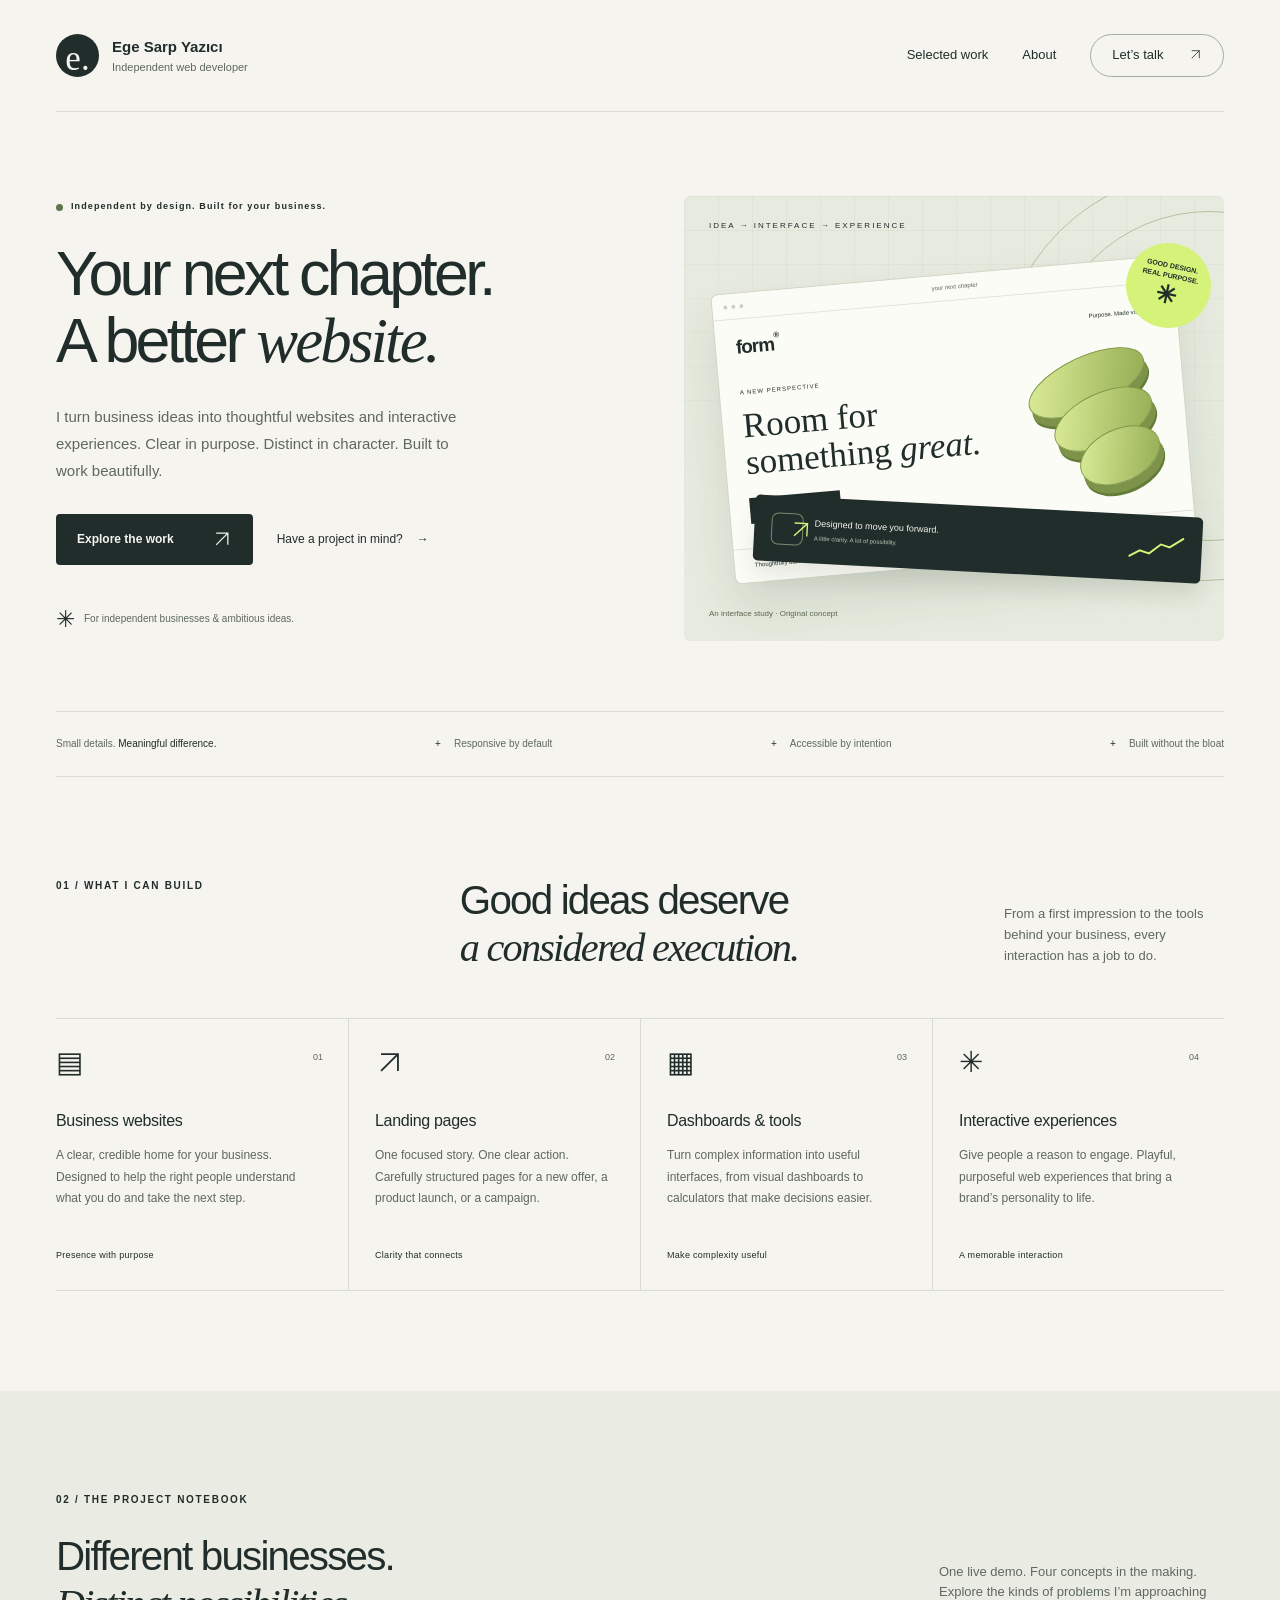
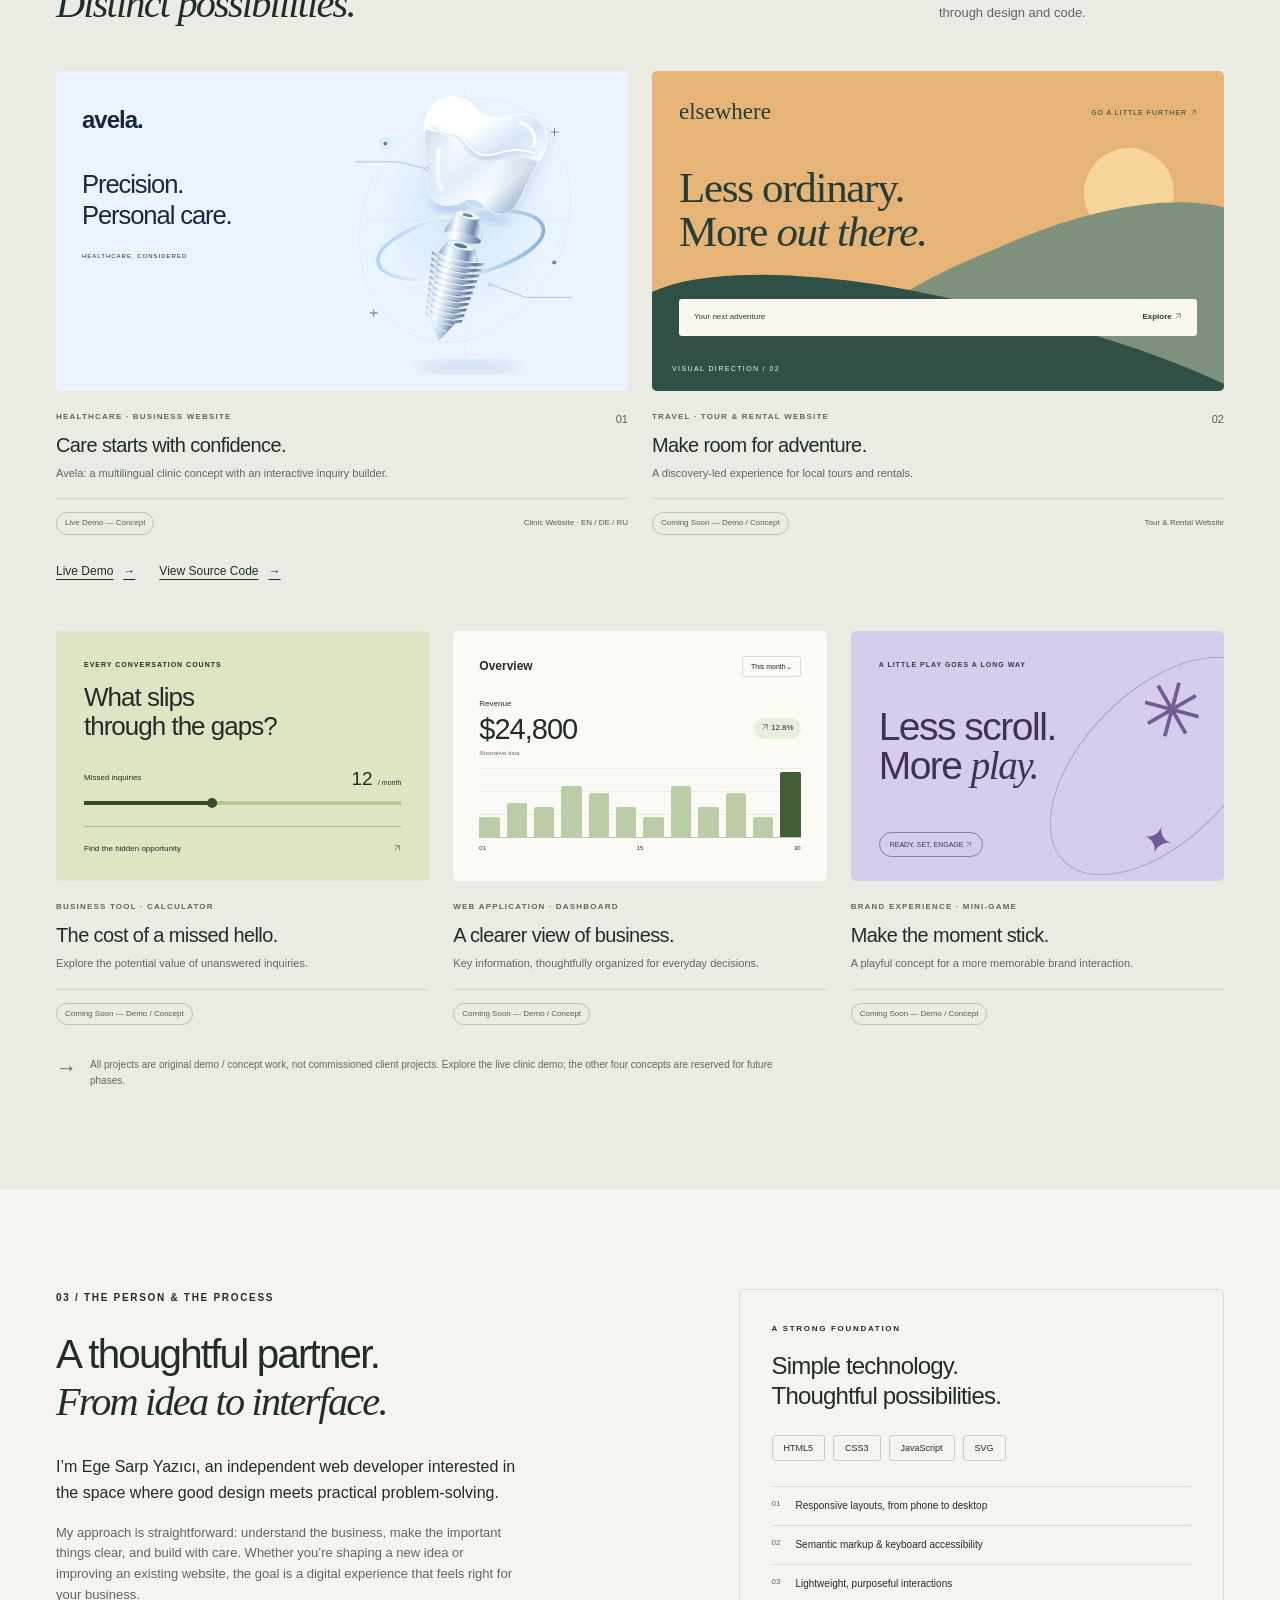
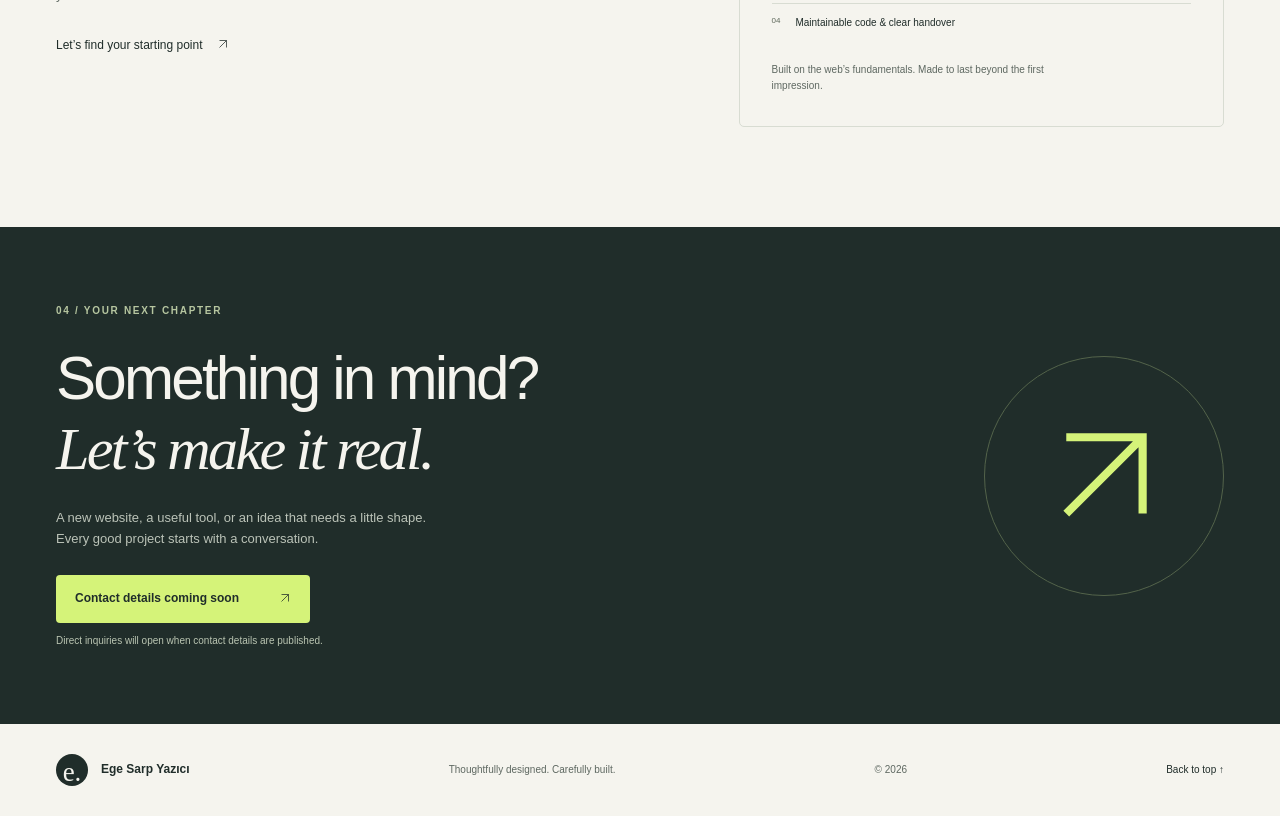
==== index.html @ 9b9993fe "Create futuristic dental showcase with dimensional implant hero" ====
<!doctype html>
<html lang="en">
  <head>
    <meta charset="utf-8" />
    <meta name="viewport" content="width=device-width, initial-scale=1" />
    <meta
      name="description"
      content="Ege Sarp Yazıcı — thoughtful websites and interactive digital experiences for independent businesses, entrepreneurs, and startups."
    />
    <meta name="theme-color" content="#f5f4ee" />
    <title>Ege Sarp Yazıcı — Independent Web Developer</title>
    <link rel="icon" href="assets/favicon.svg" type="image/svg+xml" />
    <link rel="stylesheet" href="assets/styles.css" />
    <script src="assets/config.js" defer></script>
    <script src="assets/main.js" defer></script>
  </head>
  <body>
    <a class="skip-link" href="#main">Skip to content</a>
    <header class="site-header wrap">
      <a class="brand" href="#top" aria-label="Ege Sarp Yazıcı, home"
        ><span class="brand-mark" aria-hidden="true">e.</span
        ><span
          >Ege Sarp Yazıcı<span class="brand-sub"
            >Independent web developer</span
          ></span
        ></a
      >
      <button
        class="menu-toggle"
        aria-expanded="false"
        aria-controls="main-nav"
        hidden
      >
        Menu <span aria-hidden="true">+</span>
      </button>
      <nav id="main-nav" aria-label="Main navigation">
        <a href="#work">Selected work</a><a href="#about">About</a
        ><a class="nav-contact" href="#contact"
          >Let’s talk
          <span aria-hidden="true"
            ><svg
              class="arrow-icon"
              viewBox="0 0 24 24"
              fill="none"
              aria-hidden="true"
            >
              <path
                d="M5 19 19 5M5 5h14v14"
                stroke="currentColor"
                stroke-width="1.5"
              /></svg></span
        ></a>
      </nav>
    </header>
    <main id="main" tabindex="-1">
      <section class="hero wrap" id="top" aria-labelledby="hero-title">
        <div class="hero-copy">
          <p class="eyebrow">
            <span class="status-dot"></span>Independent by design. Built for
            your business.
          </p>
          <h1 id="hero-title">
            Your next chapter.<br />A better <span class="serif">website.</span>
          </h1>
          <p class="hero-description">
            I turn business ideas into thoughtful websites and interactive
            experiences. Clear in purpose. Distinct in character. Built to work
            beautifully.
          </p>
          <div class="hero-actions">
            <a class="button button-dark" href="#work"
              >Explore the work
              <span aria-hidden="true"
                ><svg
                  class="arrow-icon"
                  viewBox="0 0 24 24"
                  fill="none"
                  aria-hidden="true"
                >
                  <path
                    d="M5 19 19 5M5 5h14v14"
                    stroke="currentColor"
                    stroke-width="1.5"
                  /></svg></span></a
            ><a class="text-link" href="#contact"
              >Have a project in mind? <span aria-hidden="true">→</span></a
            >
          </div>
          <div class="hero-note">
            <span class="tiny-star" aria-hidden="true">✳</span> For independent
            businesses & ambitious ideas.
          </div>
        </div>
        <div
          class="hero-art"
          role="img"
          aria-label="Original concept illustration of a refined business website, showing a sample growth chart and interface components"
        >
          <div class="art-grid"></div>
          <span class="art-label">IDEA → INTERFACE → EXPERIENCE</span
          ><span class="orbit orbit-one"></span
          ><span class="orbit orbit-two"></span>
          <div class="browser-art">
            <div class="browser-bar">
              <span></span><span></span><span></span><i>your next chapter</i>
            </div>
            <div class="mock-nav">
              <b>form<span>®</span></b
              ><span
                >Purpose. Made visible.
                <svg
                  class="arrow-icon"
                  viewBox="0 0 24 24"
                  fill="none"
                  aria-hidden="true"
                >
                  <path
                    d="M5 19 19 5M5 5h14v14"
                    stroke="currentColor"
                    stroke-width="1.5"
                  /></svg
              ></span>
            </div>
            <div class="mock-content">
              <span class="mock-eyebrow">A NEW PERSPECTIVE</span
              ><strong>Room for<br />something <em>great.</em></strong
              ><span class="mock-button"
                >Discover what’s next
                <svg
                  class="arrow-icon"
                  viewBox="0 0 24 24"
                  fill="none"
                  aria-hidden="true"
                >
                  <path
                    d="M5 19 19 5M5 5h14v14"
                    stroke="currentColor"
                    stroke-width="1.5"
                  /></svg
              ></span>
              <div class="sculpture">
                <div></div>
                <div></div>
                <div></div>
              </div>
            </div>
            <div class="mock-bottom">
              <span>Thoughtfully built.</span><span>01 / 03 ———</span>
            </div>
          </div>
          <div class="floating-card">
            <span class="mini-icon"
              ><svg
                class="arrow-icon"
                viewBox="0 0 24 24"
                fill="none"
                aria-hidden="true"
              >
                <path
                  d="M5 19 19 5M5 5h14v14"
                  stroke="currentColor"
                  stroke-width="1.5"
                /></svg
            ></span>
            <div>
              <strong>Designed to move you forward.</strong
              ><span>A little clarity. A lot of possibility.</span>
            </div>
            <svg viewBox="0 0 90 40" fill="none" aria-hidden="true">
              <path
                d="M2 35 19 25 34 29 52 14 66 18 88 3"
                stroke="currentColor"
                stroke-width="3"
              />
            </svg>
          </div>
          <div class="art-stamp">
            GOOD DESIGN.<br />REAL PURPOSE.<span aria-hidden="true">✳</span>
          </div>
          <span class="art-caption">An interface study · Original concept</span>
        </div>
      </section>
      <div class="principles wrap">
        <span>Small details. <strong>Meaningful difference.</strong></span
        ><span>Responsive by default</span><span>Accessible by intention</span
        ><span>Built without the bloat</span>
      </div>
      <section
        class="section wrap"
        id="services"
        aria-labelledby="services-title"
      >
        <div class="section-heading">
          <p class="eyebrow">01 / WHAT I CAN BUILD</p>
          <div>
            <h2 id="services-title">
              Good ideas deserve<br /><span class="serif"
                >a considered execution.</span
              >
            </h2>
            <p>
              From a first impression to the tools behind your business, every
              interaction has a job to do.
            </p>
          </div>
        </div>
        <div class="services-grid">
          <article class="service">
            <span class="service-icon" aria-hidden="true">▤</span
            ><span class="item-number">01</span>
            <h3>Business websites</h3>
            <p>
              A clear, credible home for your business. Designed to help the
              right people understand what you do and take the next step.
            </p>
            <span class="service-foot">Presence with purpose</span>
          </article>
          <article class="service">
            <span class="service-icon" aria-hidden="true"
              ><svg
                class="arrow-icon"
                viewBox="0 0 24 24"
                fill="none"
                aria-hidden="true"
              >
                <path
                  d="M5 19 19 5M5 5h14v14"
                  stroke="currentColor"
                  stroke-width="1.5"
                /></svg></span
            ><span class="item-number">02</span>
            <h3>Landing pages</h3>
            <p>
              One focused story. One clear action. Carefully structured pages
              for a new offer, a product launch, or a campaign.
            </p>
            <span class="service-foot">Clarity that connects</span>
          </article>
          <article class="service">
            <span class="service-icon" aria-hidden="true">▦</span
            ><span class="item-number">03</span>
            <h3>Dashboards & tools</h3>
            <p>
              Turn complex information into useful interfaces, from visual
              dashboards to calculators that make decisions easier.
            </p>
            <span class="service-foot">Make complexity useful</span>
          </article>
          <article class="service">
            <span class="service-icon" aria-hidden="true">✳</span
            ><span class="item-number">04</span>
            <h3>Interactive experiences</h3>
            <p>
              Give people a reason to engage. Playful, purposeful web
              experiences that bring a brand’s personality to life.
            </p>
            <span class="service-foot">A memorable interaction</span>
          </article>
        </div>
      </section>
      <section class="work-section" id="work" aria-labelledby="work-title">
        <div class="wrap section">
          <div class="work-heading">
            <div>
              <p class="eyebrow">02 / THE PROJECT NOTEBOOK</p>
              <h2 id="work-title">
                Different businesses.<br /><span class="serif"
                  >Distinct possibilities.</span
                >
              </h2>
            </div>
            <p>
              One live demo. Four concepts in the making. Explore the kinds of
              problems I’m approaching through design and code.
            </p>
          </div>
          <div class="projects-grid">
            <article class="project project-wide">
              <div
                class="project-art clinic-art clinic-refined"
                aria-hidden="true"
              >
                <div class="clinic-preview-copy">
                  <span>avela.</span
                  ><strong>Precision.<br />Personal care.</strong
                  ><small>HEALTHCARE, CONSIDERED</small>
                </div>
                <img
                  src="projects/clinic/assets/precision.svg"
                  width="640"
                  height="800"
                  alt=""
                  loading="lazy"
                />
              </div>
              <div class="project-info">
                <div>
                  <p class="project-type">HEALTHCARE · BUSINESS WEBSITE</p>
                  <h3>Care starts with confidence.</h3>
                  <p>
                    Avela: a multilingual clinic concept with an interactive
                    inquiry builder.
                  </p>
                </div>
                <span class="project-index">01</span>
              </div>
              <div class="project-status">
                <span>Live Demo — Concept</span
                ><span>Clinic Website · EN / DE / RU</span>
              </div>
              <div class="project-links">
                <a href="projects/clinic/"
                  >Live Demo <span aria-hidden="true">→</span></a
                >
                <a
                  href="https://github.com/Egesarpyazici/web-demos/tree/main/projects/clinic"
                  >View Source Code <span aria-hidden="true">→</span></a
                >
              </div>
            </article>
            <article class="project project-wide">
              <div class="project-art tour-art" aria-hidden="true">
                <div class="sun"></div>
                <div class="mountain mountain-back"></div>
                <div class="mountain mountain-front"></div>
                <div class="tour-top">
                  elsewhere<span
                    >GO A LITTLE FURTHER
                    <svg
                      class="arrow-icon"
                      viewBox="0 0 24 24"
                      fill="none"
                      aria-hidden="true"
                    >
                      <path
                        d="M5 19 19 5M5 5h14v14"
                        stroke="currentColor"
                        stroke-width="1.5"
                      /></svg
                  ></span>
                </div>
                <strong class="tour-title"
                  >Less ordinary.<br />More <em>out there.</em></strong
                >
                <div class="tour-search">
                  <span>Your next adventure</span
                  ><span
                    >Explore
                    <svg
                      class="arrow-icon"
                      viewBox="0 0 24 24"
                      fill="none"
                      aria-hidden="true"
                    >
                      <path
                        d="M5 19 19 5M5 5h14v14"
                        stroke="currentColor"
                        stroke-width="1.5"
                      /></svg
                  ></span>
                </div>
                <span class="concept-label">VISUAL DIRECTION / 02</span>
              </div>
              <div class="project-info">
                <div>
                  <p class="project-type">TRAVEL · TOUR & RENTAL WEBSITE</p>
                  <h3>Make room for adventure.</h3>
                  <p>A discovery-led experience for local tours and rentals.</p>
                </div>
                <span class="project-index">02</span>
              </div>
              <div class="project-status">
                <span>Coming Soon — Demo / Concept</span
                ><span>Tour & Rental Website</span>
              </div>
            </article>
            <article class="project">
              <div class="project-art calculator-art" aria-hidden="true">
                <span class="small-label">EVERY CONVERSATION COUNTS</span
                ><strong>What slips<br />through the gaps?</strong>
                <div class="calc-row">
                  <span>Missed inquiries</span><b>12 <small>/ month</small></b>
                </div>
                <div class="calc-slider"><i></i></div>
                <div class="calc-result">
                  <span>Find the hidden opportunity</span
                  ><span
                    ><svg
                      class="arrow-icon"
                      viewBox="0 0 24 24"
                      fill="none"
                      aria-hidden="true"
                    >
                      <path
                        d="M5 19 19 5M5 5h14v14"
                        stroke="currentColor"
                        stroke-width="1.5"
                      /></svg
                  ></span>
                </div>
              </div>
              <div class="project-info">
                <div>
                  <p class="project-type">BUSINESS TOOL · CALCULATOR</p>
                  <h3>The cost of a missed hello.</h3>
                  <p>Explore the potential value of unanswered inquiries.</p>
                </div>
              </div>
              <div class="project-status">
                <span>Coming Soon — Demo / Concept</span>
              </div>
            </article>
            <article class="project">
              <div class="project-art dashboard-art" aria-hidden="true">
                <div class="dash-top">
                  <b>Overview</b><span>This month⌄</span>
                </div>
                <div class="dash-metrics">
                  <div>
                    <span>Revenue</span><strong>$24,800</strong
                    ><small>Illustrative data</small>
                  </div>
                  <span class="dash-badge"
                    ><svg
                      class="arrow-icon"
                      viewBox="0 0 24 24"
                      fill="none"
                      aria-hidden="true"
                    >
                      <path
                        d="M5 19 19 5M5 5h14v14"
                        stroke="currentColor"
                        stroke-width="1.5"
                      />
                    </svg>
                    12.8%</span
                  >
                </div>
                <div class="bars">
                  <i></i><i></i><i></i><i></i><i></i><i></i><i></i><i></i><i></i
                  ><i></i><i></i><i></i>
                </div>
                <div class="dash-axis">
                  <span>01</span><span>15</span><span>30</span>
                </div>
              </div>
              <div class="project-info">
                <div>
                  <p class="project-type">WEB APPLICATION · DASHBOARD</p>
                  <h3>A clearer view of business.</h3>
                  <p>
                    Key information, thoughtfully organized for everyday
                    decisions.
                  </p>
                </div>
              </div>
              <div class="project-status">
                <span>Coming Soon — Demo / Concept</span>
              </div>
            </article>
            <article class="project">
              <div class="project-art game-art" aria-hidden="true">
                <span class="small-label">A LITTLE PLAY GOES A LONG WAY</span>
                <div class="game-orbit"></div>
                <span class="game-spark spark-one">✳</span
                ><span class="game-spark spark-two">✦</span
                ><strong>Less scroll.<br />More <em>play.</em></strong
                ><span class="game-pill"
                  >READY, SET, ENGAGE
                  <svg
                    class="arrow-icon"
                    viewBox="0 0 24 24"
                    fill="none"
                    aria-hidden="true"
                  >
                    <path
                      d="M5 19 19 5M5 5h14v14"
                      stroke="currentColor"
                      stroke-width="1.5"
                    /></svg
                ></span>
              </div>
              <div class="project-info">
                <div>
                  <p class="project-type">BRAND EXPERIENCE · MINI-GAME</p>
                  <h3>Make the moment stick.</h3>
                  <p>
                    A playful concept for a more memorable brand interaction.
                  </p>
                </div>
              </div>
              <div class="project-status">
                <span>Coming Soon — Demo / Concept</span>
              </div>
            </article>
          </div>
          <p class="work-disclaimer">
            <span aria-hidden="true">→</span> All projects are original demo /
            concept work, not commissioned client projects. Explore the live
            clinic demo; the other four concepts are reserved for future phases.
          </p>
        </div>
      </section>
      <section
        class="section wrap approach"
        id="about"
        aria-labelledby="about-title"
      >
        <div>
          <p class="eyebrow">03 / THE PERSON & THE PROCESS</p>
          <h2 id="about-title">
            A thoughtful partner.<br /><span class="serif"
              >From idea to interface.</span
            >
          </h2>
          <div class="about-copy">
            <p>
              I’m Ege Sarp Yazıcı, an independent web developer interested in
              the space where good design meets practical problem-solving.
            </p>
            <p>
              My approach is straightforward: understand the business, make the
              important things clear, and build with care. Whether you’re
              shaping a new idea or improving an existing website, the goal is a
              digital experience that feels right for your business.
            </p>
          </div>
          <a class="text-link" href="#contact"
            >Let’s find your starting point
            <span aria-hidden="true"
              ><svg
                class="arrow-icon"
                viewBox="0 0 24 24"
                fill="none"
                aria-hidden="true"
              >
                <path
                  d="M5 19 19 5M5 5h14v14"
                  stroke="currentColor"
                  stroke-width="1.5"
                /></svg></span
          ></a>
        </div>
        <div class="capabilities">
          <p class="eyebrow">A STRONG FOUNDATION</p>
          <h3>Simple technology.<br />Thoughtful possibilities.</h3>
          <div class="tech-tags">
            <span>HTML5</span><span>CSS3</span><span>JavaScript</span
            ><span>SVG</span>
          </div>
          <ul>
            <li><span>01</span>Responsive layouts, from phone to desktop</li>
            <li><span>02</span>Semantic markup & keyboard accessibility</li>
            <li><span>03</span>Lightweight, purposeful interactions</li>
            <li><span>04</span>Maintainable code & clear handover</li>
          </ul>
          <p>
            Built on the web’s fundamentals. Made to last beyond the first
            impression.
          </p>
        </div>
      </section>
      <section
        class="contact-section"
        id="contact"
        aria-labelledby="contact-title"
      >
        <div class="wrap contact-inner">
          <div>
            <p class="eyebrow">04 / YOUR NEXT CHAPTER</p>
            <h2 id="contact-title">
              Something in mind?<br /><span class="serif"
                >Let’s make it real.</span
              >
            </h2>
            <p>
              A new website, a useful tool, or an idea that needs a little
              shape.<br />Every good project starts with a conversation.
            </p>
            <div id="contact-action">
              <span class="contact-pending"
                >Contact details coming soon
                <span aria-hidden="true"
                  ><svg
                    class="arrow-icon"
                    viewBox="0 0 24 24"
                    fill="none"
                    aria-hidden="true"
                  >
                    <path
                      d="M5 19 19 5M5 5h14v14"
                      stroke="currentColor"
                      stroke-width="1.5"
                    /></svg></span
              ></span>
              <p class="contact-note">
                Direct inquiries will open when contact details are published.
              </p>
            </div>
            <div id="social-links" class="social-links" hidden></div>
          </div>
          <div class="contact-symbol" aria-hidden="true">
            <svg
              class="arrow-icon"
              viewBox="0 0 24 24"
              fill="none"
              aria-hidden="true"
            >
              <path
                d="M5 19 19 5M5 5h14v14"
                stroke="currentColor"
                stroke-width="1.5"
              />
            </svg>
          </div>
        </div>
      </section>
    </main>
    <footer class="wrap footer">
      <a class="brand footer-brand" href="#top"
        ><span class="brand-mark" aria-hidden="true">e.</span
        ><span>Ege Sarp Yazıcı</span></a
      >
      <p>Thoughtfully designed. Carefully built.</p>
      <span>© <span id="year">2026</span></span
      ><a href="#top">Back to top ↑</a>
    </footer>
  </body>
</html>
---- assets/styles.css ----
:root {
  --paper: #f5f4ee;
  --ink: #202d2a;
  --muted: #5e6861;
  --line: #d8dcd2;
  --lime: #d5f379;
  --white: #fff;
  --radius: 4px;
}
* {
  box-sizing: border-box;
}
html {
  scroll-behavior: smooth;
  scroll-padding-top: 32px;
}
body {
  margin: 0;
  background: var(--paper);
  color: var(--ink);
  font-family: Arial, Helvetica, sans-serif;
  font-size: 16px;
  line-height: 1.6;
}
a {
  color: inherit;
  text-decoration: none;
}
button {
  font: inherit;
}
a,
button {
  -webkit-tap-highlight-color: transparent;
}
a:focus-visible,
button:focus-visible {
  outline: 3px solid #748c2e;
  outline-offset: 6px;
}
::selection {
  background: var(--lime);
  color: var(--ink);
}
.wrap {
  max-width: 1320px;
  width: calc(100% - 112px);
  margin-inline: auto;
}
.skip-link {
  position: fixed;
  left: 16px;
  top: -100px;
  z-index: 10;
  background: var(--ink);
  color: white;
  padding: 12px 20px;
}
.skip-link:focus {
  top: 16px;
}
.site-header {
  min-height: 112px;
  display: flex;
  justify-content: space-between;
  align-items: center;
  border-bottom: 1px solid var(--line);
  gap: 24px;
}
.brand {
  display: flex;
  align-items: center;
  gap: 13px;
  font-size: 15px;
  font-weight: 700;
  line-height: 1.4;
}
.brand-mark {
  display: grid;
  place-items: center;
  width: 43px;
  height: 43px;
  border-radius: 50%;
  background: var(--ink);
  color: var(--paper);
  font-family: Georgia, serif;
  font-size: 35px;
  font-weight: 400;
  padding-bottom: 7px;
}
.brand-sub {
  display: block;
  font-size: 11px;
  font-weight: 400;
  color: var(--muted);
  margin-top: 3px;
}
.site-header nav {
  display: flex;
  align-items: center;
  gap: 34px;
  font-size: 13px;
}
.site-header nav a {
  padding-block: 10px;
}
.site-header nav a:hover,
.text-link:hover,
.footer a:hover {
  text-decoration: underline;
  text-underline-offset: 5px;
}
.nav-contact {
  border: 1px solid #a3ada2;
  border-radius: 30px;
  padding: 10px 21px !important;
}
.nav-contact span {
  margin-left: 22px;
}
.menu-toggle {
  background: none;
  border: 1px solid var(--line);
  padding: 8px 12px;
  border-radius: 4px;
}
.menu-toggle[hidden] {
  display: none;
}
.hero {
  display: grid;
  grid-template-columns: 1.1fr 1fr;
  gap: 34px;
  align-items: center;
  padding-block: 84px 70px;
}
.eyebrow {
  font-size: 10px;
  font-weight: 700;
  letter-spacing: 1.7px;
  line-height: 1.7;
  margin: 0 0 25px;
}
.hero .eyebrow {
  font-size: 9px;
  letter-spacing: 1.1px;
  display: flex;
  align-items: center;
  gap: 8px;
}
.status-dot {
  width: 7px;
  height: 7px;
  background: #62754d;
  border-radius: 50%;
  flex-shrink: 0;
}
h1,
h2,
h3,
p {
  margin-top: 0;
}
h1 {
  font-size: clamp(48px, 4.9vw, 72px);
  font-weight: 500;
  line-height: 1.08;
  letter-spacing: -3.7px;
  margin-bottom: 27px;
}
.serif {
  font-family: Georgia, "Times New Roman", serif;
  font-weight: 400;
  font-style: italic;
  letter-spacing: -0.045em;
}
.hero-description {
  max-width: 420px;
  font-size: 15px;
  color: var(--muted);
  line-height: 1.8;
  margin-bottom: 30px;
}
.hero-actions {
  display: flex;
  align-items: center;
  gap: 24px;
  flex-wrap: wrap;
}
.button {
  display: inline-flex;
  justify-content: space-between;
  gap: 38px;
  align-items: center;
  padding: 15px 21px;
  border-radius: var(--radius);
  font-size: 12px;
  font-weight: 700;
  transition:
    transform 0.2s,
    background 0.2s;
}
.button:hover {
  transform: translateY(-3px);
  background: #354a40;
}
.button-dark {
  background: var(--ink);
  color: var(--paper);
}
.button span {
  font-size: 20px;
  line-height: 1;
}
.text-link {
  font-size: 12px;
  display: inline-flex;
  gap: 14px;
  align-items: center;
}
.hero-note {
  font-size: 10px;
  color: var(--muted);
  margin-top: 36px;
  display: flex;
  gap: 9px;
  align-items: center;
}
.tiny-star {
  font-size: 23px;
  color: var(--ink);
}
.hero-art {
  position: relative;
  height: 445px;
  background: #e7ebdf;
  border-radius: 6px;
  isolation: isolate;
  overflow: hidden;
}
.art-grid {
  position: absolute;
  inset: 0;
  background-image:
    linear-gradient(#74866d12 1px, transparent 1px),
    linear-gradient(90deg, #74866d12 1px, transparent 1px);
  background-size: 34px 34px;
  mask-image: linear-gradient(black, transparent);
}
.art-label {
  position: absolute;
  top: 24px;
  left: 25px;
  font-size: 8px;
  letter-spacing: 2px;
}
.orbit {
  position: absolute;
  width: 330px;
  height: 330px;
  border: 1px solid #b3c29e;
  border-radius: 50%;
  z-index: -1;
  right: -150px;
  top: 15px;
}
.orbit-two {
  width: 410px;
  height: 410px;
  right: -185px;
  top: -25px;
}
.browser-art {
  position: absolute;
  left: 7%;
  right: 7%;
  top: 78px;
  background: #fcfcf6;
  border: 1px solid #d0d7c7;
  border-radius: 7px;
  box-shadow: 0 25px 45px #2535211c;
  transform: rotate(-5deg);
  overflow: hidden;
}
.browser-bar {
  height: 26px;
  border-bottom: 1px solid #e2e5da;
  display: flex;
  align-items: center;
  gap: 4px;
  padding: 0 11px;
}
.browser-bar > span {
  width: 4px;
  height: 4px;
  border-radius: 50%;
  background: #cbd1c2;
}
.browser-bar i {
  font-size: 6px;
  font-style: normal;
  margin-inline: auto;
  color: #626958;
}
.mock-nav {
  padding: 13px 20px;
  display: flex;
  justify-content: space-between;
  align-items: center;
}
.mock-nav b {
  font-size: 19px;
  letter-spacing: -1px;
}
.mock-nav b span {
  font-size: 8px;
  vertical-align: top;
}
.mock-nav > span {
  font-size: 6px;
}
.mock-content {
  position: relative;
  padding: 13px 20px 24px;
  min-height: 170px;
}
.mock-eyebrow {
  display: block;
  font-size: 6px;
  letter-spacing: 1px;
  margin-bottom: 10px;
}
.mock-content strong {
  font-family: Georgia, serif;
  font-size: 35px;
  line-height: 1.05;
  font-weight: 400;
  position: relative;
  z-index: 1;
}
.mock-content strong em {
  font-weight: 400;
}
.mock-button {
  display: block;
  font-size: 7px;
  background: var(--ink);
  color: #fff;
  padding: 7px 9px;
  width: max-content;
  margin-top: 17px;
}
.sculpture {
  position: absolute;
  width: 125px;
  right: 22px;
  top: 9px;
  transform: rotate(-20deg);
}
.sculpture div {
  height: 53px;
  background: linear-gradient(120deg, #dfef9c, #91aa50);
  border: 1px solid #7f9846;
  border-radius: 50%;
  margin-bottom: -13px;
  box-shadow:
    0 9px 0 #7d9349,
    0 12px 0 #637d38;
}
.sculpture div:nth-child(2) {
  width: 105px;
  margin-left: 10px;
}
.sculpture div:nth-child(3) {
  width: 85px;
  margin-left: 20px;
}
.mock-bottom {
  display: flex;
  justify-content: space-between;
  padding: 12px 20px;
  border-top: 1px solid #e2e5da;
  font-size: 6px;
}
.floating-card {
  position: absolute;
  bottom: 69px;
  left: 13%;
  right: 4%;
  background: var(--ink);
  color: var(--paper);
  padding: 17px;
  display: flex;
  gap: 11px;
  align-items: center;
  border-radius: 5px;
  box-shadow: 0 14px 20px #23351f18;
  transform: rotate(3deg);
}
.mini-icon {
  display: grid;
  place-items: center;
  width: 32px;
  height: 32px;
  border: 1px solid #748c6c;
  border-radius: 7px;
  color: var(--lime);
  font-size: 22px;
}
.floating-card strong {
  font-size: 9px;
  display: block;
  font-weight: 400;
}
.floating-card div > span {
  font-size: 6px;
  color: #bac6b7;
  display: block;
  margin-top: 4px;
}
.floating-card svg {
  margin-left: auto;
  width: 57px;
  color: var(--lime);
}
.art-stamp {
  position: absolute;
  right: 13px;
  top: 47px;
  background: var(--lime);
  border-radius: 50%;
  height: 85px;
  width: 85px;
  display: flex;
  flex-direction: column;
  align-items: center;
  justify-content: center;
  text-align: center;
  font-size: 7px;
  font-weight: 700;
  line-height: 1.4;
  transform: rotate(12deg);
}
.art-stamp span {
  font-size: 25px;
  line-height: 1.2;
}
.art-caption {
  position: absolute;
  bottom: 20px;
  left: 25px;
  font-size: 8px;
  color: #59684e;
}
.principles {
  border-block: 1px solid var(--line);
  padding-block: 24px;
  display: flex;
  justify-content: space-between;
  gap: 20px;
  font-size: 10px;
  color: var(--muted);
}
.principles strong {
  color: var(--ink);
  font-weight: 400;
}
.principles > span:not(:first-child):before {
  content: "+";
  margin-right: 13px;
  color: var(--ink);
}
.section {
  padding-block: 100px;
}
.section-heading {
  display: grid;
  grid-template-columns: 1fr 2.1fr;
  gap: 40px;
  margin-bottom: 46px;
}
.section-heading > div {
  display: flex;
  justify-content: space-between;
  align-items: end;
  gap: 35px;
}
.section-heading > div > p {
  font-size: 13px;
  color: var(--muted);
  max-width: 220px;
  margin-bottom: 5px;
}
h2 {
  font-size: clamp(33px, 3.15vw, 46px);
  line-height: 1.16;
  letter-spacing: -1.8px;
  font-weight: 500;
  margin-bottom: 0;
}
.services-grid {
  display: grid;
  grid-template-columns: repeat(4, 1fr);
  border-top: 1px solid var(--line);
  border-bottom: 1px solid var(--line);
}
.service {
  padding: 29px 26px 25px 0;
  position: relative;
}
.service + .service {
  padding-left: 26px;
  border-left: 1px solid var(--line);
}
.service-icon {
  font-size: 29px;
  line-height: 1;
  display: block;
  height: 60px;
}
.item-number {
  position: absolute;
  right: 25px;
  top: 31px;
  color: #5e685b;
  font-size: 9px;
}
.service h3 {
  font-size: 16px;
  font-weight: 500;
  margin-bottom: 12px;
  letter-spacing: -0.3px;
}
.service p {
  font-size: 12px;
  color: var(--muted);
  line-height: 1.8;
  margin-bottom: 30px;
}
.service-foot {
  font-size: 9px;
  letter-spacing: 0.3px;
}
.work-section {
  background: #eaece4;
}
.work-heading {
  display: flex;
  align-items: end;
  justify-content: space-between;
  gap: 30px;
  margin-bottom: 43px;
}
.work-heading > p {
  max-width: 285px;
  font-size: 13px;
  color: var(--muted);
  margin: 0 0 4px;
}
.projects-grid {
  display: grid;
  grid-template-columns: repeat(6, minmax(0, 1fr));
  gap: 38px 24px;
}
.project {
  grid-column: span 2;
  min-width: 0;
}
.project-wide {
  grid-column: span 3;
}
.project-art {
  height: 250px;
  position: relative;
  overflow: hidden;
  border-radius: 5px;
  transition: transform 0.3s;
}
.project-wide .project-art {
  height: 320px;
}
.project:hover .project-art {
  transform: translateY(-4px);
}
.concept-label {
  position: absolute;
  left: 20px;
  bottom: 17px;
  font-size: 7px;
  letter-spacing: 1.4px;
}
.clinic-art {
  background: #d6e3dc;
  padding: 35px 34px;
}
.clinic-window {
  background: #fafbf5;
  border-radius: 5px;
  padding: 18px 21px;
  transform: rotate(-3deg);
  box-shadow: 0 15px 30px #213e3015;
}
.clinic-nav {
  display: flex;
  justify-content: space-between;
  font-family: Georgia, serif;
  font-size: 20px;
}
.clinic-nav span {
  font:
    6px Arial,
    sans-serif;
  align-self: center;
}
.clinic-layout {
  display: flex;
  justify-content: space-between;
  margin-top: 22px;
}
.small-label {
  font-size: 7px;
  font-weight: 700;
  letter-spacing: 1px;
  display: block;
}
.clinic-layout strong {
  display: block;
  font:
    36px/1.05 Georgia,
    serif;
  letter-spacing: -1px;
  margin-top: 9px;
}
.clinic-pill {
  font-size: 7px;
  border: 1px solid #687b6c;
  border-radius: 20px;
  padding: 5px 9px;
  display: inline-block;
  margin-top: 15px;
}
.clinic-line {
  font-size: 6px;
  border-top: 1px solid #d9dfd3;
  margin-top: 16px;
  padding-top: 9px;
}
.plant {
  position: relative;
  width: 110px;
  flex-shrink: 0;
  height: 140px;
  align-self: center;
}
.plant i {
  position: absolute;
  width: 58px;
  height: 72px;
  border-radius: 80% 0 80% 0;
  background: #a2b8a6;
  left: 0;
  top: 0;
  transform: rotate(-15deg);
}
.plant i:nth-child(2) {
  left: 53px;
  transform: scaleX(-1) rotate(-15deg);
  background: #c4d3bc;
}
.plant i:nth-child(3) {
  top: 65px;
  transform: scaleY(-1) rotate(-15deg);
  background: #bacfbf;
}
.plant i:nth-child(4) {
  left: 53px;
  top: 65px;
  transform: rotate(165deg);
  background: #7f9c89;
}
.plant > span {
  position: absolute;
  top: 33px;
  left: 37px;
  font-size: 46px;
  color: white;
  font-weight: 100;
}
.tour-art {
  background: #e6b476;
  color: #253d38;
}
.tour-top {
  position: absolute;
  top: 23px;
  left: 27px;
  right: 27px;
  display: flex;
  justify-content: space-between;
  font-size: 23px;
  font-family: Georgia, serif;
  z-index: 2;
}
.tour-top span {
  font-family: Arial, sans-serif;
  font-size: 7px;
  align-self: center;
  letter-spacing: 1px;
}
.sun {
  position: absolute;
  right: 50px;
  top: 77px;
  width: 90px;
  height: 90px;
  border-radius: 50%;
  background: #f7d59a;
}
.mountain {
  position: absolute;
  bottom: -70px;
  width: 90%;
  height: 220px;
  border-radius: 45% 45% 0 0;
  transform: rotate(-23deg);
  background: #7e917c;
  right: -70px;
}
.mountain-front {
  bottom: -139px;
  left: -40px;
  background: #304f46;
  width: 130%;
  transform: rotate(14deg);
}
.tour-title {
  position: absolute;
  left: 27px;
  top: 95px;
  font:
    43px/1.02 Georgia,
    serif;
  letter-spacing: -1.3px;
  z-index: 2;
}
.tour-search {
  position: absolute;
  bottom: 55px;
  left: 27px;
  right: 27px;
  padding: 12px 15px;
  background: #faf7ee;
  display: flex;
  justify-content: space-between;
  font-size: 8px;
  z-index: 2;
  border-radius: 3px;
}
.tour-search span:last-child {
  font-weight: 700;
}
.tour-art .concept-label {
  color: #f4f6ec;
}
.project-info {
  display: flex;
  justify-content: space-between;
  padding-top: 20px;
  gap: 15px;
}
.project-type {
  font-size: 8px;
  letter-spacing: 1.2px;
  font-weight: 700;
  margin-bottom: 8px;
  color: #5b695c;
}
.project h3 {
  font-size: 20px;
  line-height: 1.3;
  font-weight: 500;
  letter-spacing: -0.6px;
  margin-bottom: 7px;
}
.project-info p:last-child {
  font-size: 11px;
  color: var(--muted);
  margin-bottom: 16px;
}
.project-index {
  font-size: 11px;
  color: #56634f;
}
.project-status {
  display: flex;
  justify-content: space-between;
  flex-wrap: wrap;
  gap: 8px;
  border-top: 1px solid #cfd5c7;
  padding-top: 13px;
  font-size: 8px;
  color: #53614f;
}
.project-status > span:first-child {
  border: 1px solid #b9c4ae;
  padding: 4px 8px;
  border-radius: 20px;
}
.project-status > span:last-child:not(:first-child) {
  align-self: center;
}
.calculator-art {
  background: #dde5c3;
  padding: 28px;
}
.calculator-art > strong {
  display: block;
  font-size: 26px;
  font-weight: 500;
  line-height: 1.12;
  letter-spacing: -1px;
  margin-top: 13px;
}
.calc-row {
  display: flex;
  justify-content: space-between;
  align-items: center;
  margin-top: 22px;
  font-size: 8px;
}
.calc-row b {
  font-size: 19px;
  font-weight: 400;
}
.calc-row small {
  font-size: 7px;
}
.calc-slider {
  height: 4px;
  background: #b6c695;
  margin-top: 7px;
}
.calc-slider i {
  display: block;
  background: #384b2b;
  width: 42%;
  height: 4px;
  position: relative;
}
.calc-slider i:after {
  content: "";
  position: absolute;
  right: 0;
  top: -3px;
  width: 10px;
  height: 10px;
  background: #384b2b;
  border-radius: 50%;
}
.calc-result {
  display: flex;
  justify-content: space-between;
  border-top: 1px solid #aabb90;
  padding-top: 16px;
  margin-top: 21px;
  font-size: 8px;
}
.dashboard-art {
  background: #fbfaf5;
  padding: 25px 26px;
}
.dash-top {
  display: flex;
  justify-content: space-between;
  align-items: center;
  font-size: 12px;
}
.dash-top > span {
  font-size: 7px;
  border: 1px solid #d8ddd2;
  padding: 4px 8px;
  border-radius: 3px;
}
.dash-metrics {
  display: flex;
  justify-content: space-between;
  align-items: center;
  margin-top: 21px;
}
.dash-metrics div > span {
  font-size: 8px;
  display: block;
}
.dash-metrics strong {
  font-size: 29px;
  letter-spacing: -1px;
  font-weight: 500;
  display: block;
  line-height: 1.3;
}
.dash-metrics small {
  font-size: 6px;
  color: #667460;
  display: block;
}
.dash-badge {
  font-size: 8px;
  background: #e6efda;
  border-radius: 20px;
  padding: 4px 7px;
}
.bars {
  height: 70px;
  display: flex;
  gap: 7px;
  align-items: end;
  border-bottom: 1px solid #b9c7ae;
  margin-top: 10px;
  background: repeating-linear-gradient(
    to top,
    transparent 0 22px,
    #e9ece4 22px 23px
  );
}
.bars i {
  background: #bacda7;
  flex: 1;
  height: 30%;
  border-radius: 2px 2px 0 0;
}
.bars i:nth-child(2n) {
  height: 50%;
}
.bars i:nth-child(3n) {
  height: 44%;
}
.bars i:nth-child(4n) {
  height: 74%;
}
.bars i:nth-child(5n) {
  height: 65%;
}
.bars i:last-child {
  height: 95%;
  background: #425c37;
}
.dash-axis {
  display: flex;
  justify-content: space-between;
  font-size: 6px;
  margin-top: 6px;
}
.game-art {
  background: #d6ccec;
  padding: 28px;
  color: #423156;
}
.game-art > strong {
  display: block;
  position: relative;
  font-size: 39px;
  font-weight: 500;
  line-height: 1;
  letter-spacing: -1.5px;
  margin-top: 37px;
}
.game-art em {
  font-family: Georgia, serif;
}
.game-pill {
  position: absolute;
  bottom: 24px;
  left: 28px;
  font-size: 7px;
  border: 1px solid #8d7ba0;
  padding: 6px 10px;
  border-radius: 20px;
}
.game-orbit {
  position: absolute;
  width: 270px;
  height: 150px;
  border: 1px solid #b4a0ce;
  border-radius: 50%;
  transform: rotate(-45deg);
  right: -70px;
  top: 60px;
}
.game-spark {
  position: absolute;
  font-size: 76px;
  right: 20px;
  top: 42px;
  line-height: 1;
  color: #735b93;
  transform: rotate(15deg);
}
.spark-two {
  font-size: 38px;
  top: auto;
  bottom: 21px;
  right: 50px;
}
.work-disclaimer {
  font-size: 10px;
  color: #5e6c56;
  max-width: 720px;
  margin: 32px 0 0;
  display: flex;
  gap: 13px;
}
.work-disclaimer > span {
  font-size: 21px;
  line-height: 1;
}
.approach {
  display: grid;
  grid-template-columns: 1.2fr 1fr;
  gap: 100px;
}
.about-copy {
  max-width: 465px;
  margin: 28px 0 25px;
  color: var(--muted);
  font-size: 13px;
}
.about-copy p:first-child {
  font-size: 16px;
  color: var(--ink);
  line-height: 1.65;
}
.capabilities {
  border: 1px solid var(--line);
  border-radius: 5px;
  padding: 32px;
}
.capabilities .eyebrow {
  font-size: 8px;
  margin-bottom: 15px;
}
.capabilities h3 {
  font-size: 24px;
  line-height: 1.25;
  font-weight: 500;
  letter-spacing: -0.8px;
}
.tech-tags {
  display: flex;
  gap: 8px;
  flex-wrap: wrap;
  margin-bottom: 25px;
}
.tech-tags span {
  padding: 5px 11px;
  border: 1px solid #c9d0c0;
  border-radius: 3px;
  font-size: 9px;
}
.capabilities ul {
  list-style: none;
  padding: 0;
  margin: 0;
}
.capabilities li {
  border-top: 1px solid var(--line);
  padding: 11px 0;
  font-size: 10px;
  display: flex;
  gap: 15px;
}
.capabilities li > span {
  font-size: 8px;
  color: #5e685b;
}
.capabilities > p:last-child {
  font-size: 10px;
  color: var(--muted);
  margin: 20px 0 0;
  max-width: 280px;
}
.contact-section {
  background: var(--ink);
  color: var(--paper);
}
.contact-inner {
  padding-block: 75px;
  display: flex;
  justify-content: space-between;
  align-items: center;
  gap: 35px;
}
.contact-inner .eyebrow {
  color: #b6c6a0;
}
.contact-inner h2 {
  font-size: clamp(40px, 4.7vw, 67px);
  letter-spacing: -2.8px;
}
.contact-inner > div > p:not(.eyebrow) {
  font-size: 13px;
  color: #bbc3b8;
  margin: 24px 0 26px;
}
.contact-pending {
  display: inline-flex;
  gap: 40px;
  padding: 14px 19px;
  background: var(--lime);
  color: var(--ink);
  border-radius: 4px;
  font-size: 12px;
  font-weight: 700;
}
.contact-note {
  font-size: 10px;
  color: #bac5b2;
  margin: 10px 0 0;
}
.contact-symbol {
  font-size: 180px;
  font-weight: 400;
  line-height: 1;
  width: 240px;
  height: 240px;
  display: grid;
  place-items: center;
  border: 1px solid #53634a;
  border-radius: 50%;
  color: var(--lime);
  flex-shrink: 0;
}
.social-links {
  display: flex;
  gap: 20px;
  flex-wrap: wrap;
  margin-top: 24px;
  font-size: 12px;
}
.social-links[hidden] {
  display: none;
}
.social-links a {
  text-decoration: underline;
  text-underline-offset: 5px;
}
.footer {
  display: flex;
  justify-content: space-between;
  align-items: center;
  gap: 25px;
  padding-block: 30px;
  font-size: 10px;
  color: var(--muted);
}
.footer-brand {
  font-size: 12px;
  color: var(--ink);
}
.footer .brand-mark {
  width: 32px;
  height: 32px;
  font-size: 27px;
}
.footer p {
  margin: 0;
}
.footer > a:last-child {
  color: var(--ink);
}
@media (min-width: 1500px) {
  .hero {
    gap: 65px;
  }
  .hero-art {
    height: 470px;
  }
  .browser-art {
    top: 86px;
  }
  .mock-content {
    min-height: 190px;
  }
  .mock-content strong {
    font-size: 42px;
  }
  .sculpture {
    right: 35px;
    top: 23px;
  }
}
@media (max-width: 1100px) {
  .wrap {
    width: calc(100% - 64px);
  }
  h1 {
    font-size: 52px;
    letter-spacing: -2.8px;
  }
  .hero {
    gap: 24px;
    padding-block: 60px;
  }
  .hero-art {
    height: 400px;
  }
  .mock-content strong {
    font-size: 28px;
  }
  .sculpture {
    right: 13px;
    width: 100px;
    opacity: 0.8;
  }
  .sculpture div {
    height: 44px;
  }
  .floating-card {
    left: 7%;
    padding: 12px;
    bottom: 54px;
  }
  .floating-card svg {
    width: 35px;
  }
  .art-stamp {
    width: 70px;
    height: 70px;
    right: 9px;
  }
  .section-heading {
    grid-template-columns: 1fr 2fr;
  }
  .section-heading > div {
    display: block;
  }
  .section-heading > div > p {
    max-width: 380px;
    margin: 20px 0 0;
  }
  .services-grid {
    grid-template-columns: repeat(2, 1fr);
  }
  .service:nth-child(3) {
    border-left: 0;
    padding-left: 0;
    border-top: 1px solid var(--line);
  }
  .service:nth-child(4) {
    border-top: 1px solid var(--line);
  }
  .service p {
    max-width: 310px;
  }
  .project-art {
    height: 240px;
  }
  .calculator-art,
  .dashboard-art,
  .game-art {
    padding: 22px 18px;
  }
  .game-art > strong {
    font-size: 34px;
  }
  .game-pill {
    left: 18px;
  }
  .game-spark {
    right: 8px;
    font-size: 55px;
  }
  .clinic-art {
    padding: 35px 20px;
  }
  .clinic-layout strong {
    font-size: 30px;
  }
  .plant {
    transform: scale(0.8);
    transform-origin: right center;
    width: 90px;
  }
  .approach {
    gap: 45px;
  }
  .principles {
    font-size: 9px;
    gap: 10px;
  }
  .principles > span:not(:first-child):before {
    margin-right: 6px;
  }
  .project h3 {
    font-size: 18px;
  }
  .contact-symbol {
    width: 190px;
    height: 190px;
    font-size: 140px;
  }
}
@media (max-width: 800px) {
  .hero {
    grid-template-columns: 1fr;
    gap: 40px;
    padding-top: 50px;
  }
  .hero-copy {
    max-width: 620px;
  }
  .hero h1 {
    font-size: clamp(48px, 8vw, 66px);
  }
  .hero-description {
    max-width: 500px;
  }
  .hero-art {
    height: 425px;
    max-width: 590px;
    width: 100%;
    justify-self: center;
  }
  .browser-art {
    left: 12%;
    right: 12%;
    top: 62px;
  }
  .mock-content {
    min-height: 180px;
  }
  .mock-content strong {
    font-size: 38px;
  }
  .sculpture {
    right: 30px;
    top: 20px;
    width: 125px;
  }
  .sculpture div {
    height: 53px;
  }
  .art-stamp {
    right: 7%;
    width: 85px;
    height: 85px;
  }
  .floating-card {
    left: 22%;
    right: 7%;
    bottom: 52px;
  }
  .floating-card svg {
    width: 55px;
  }
  .principles {
    display: grid;
    grid-template-columns: 1fr 1fr;
    gap: 14px;
  }
  .principles > span:first-child {
    grid-column: 1/-1;
    font-size: 11px;
  }
  .section {
    padding-block: 70px;
  }
  .section-heading {
    display: block;
  }
  .section-heading > div {
    display: flex;
    align-items: start;
  }
  .section-heading > div > p {
    max-width: 220px;
    margin: 0;
  }
  .work-heading {
    display: block;
  }
  .work-heading > p {
    max-width: 420px;
    margin-top: 20px;
  }
  .projects-grid {
    grid-template-columns: repeat(2, minmax(0, 1fr));
    gap: 32px 20px;
  }
  .project,
  .project-wide {
    grid-column: span 1;
  }
  .project-wide .project-art {
    height: 270px;
  }
  .project:last-child {
    grid-column: 1/-1;
    display: grid;
    grid-template-columns: 1fr 1fr;
    column-gap: 20px;
  }
  .project:last-child .project-art {
    grid-row: span 2;
  }
  .project:last-child .project-status {
    align-self: end;
  }
  .project:last-child .project-info {
    align-self: center;
  }
  .clinic-art {
    padding: 35px 15px;
  }
  .clinic-window {
    padding: 13px;
  }
  .clinic-layout strong {
    font-size: 27px;
  }
  .plant {
    width: 65px;
    transform: scale(0.65);
  }
  .clinic-nav > span {
    font-size: 5px;
  }
  .clinic-layout .small-label {
    font-size: 5px;
  }
  .tour-title {
    font-size: 34px;
    top: 82px;
    left: 20px;
  }
  .tour-top {
    left: 20px;
    right: 20px;
    font-size: 20px;
  }
  .tour-top span {
    font-size: 5px;
  }
  .tour-search {
    left: 20px;
    right: 20px;
    font-size: 7px;
    bottom: 48px;
  }
  .approach {
    grid-template-columns: 1fr;
    gap: 35px;
  }
  .about-copy {
    max-width: 600px;
  }
  .capabilities {
    max-width: 600px;
  }
  .footer {
    flex-wrap: wrap;
  }
  .footer p {
    order: 3;
    width: 100%;
  }
  .contact-symbol {
    width: 140px;
    height: 140px;
    font-size: 100px;
  }
}
@media (max-width: 520px) {
  .wrap {
    width: calc(100% - 40px);
  }
  .site-header {
    min-height: 88px;
    flex-wrap: wrap;
    padding-block: 20px;
    gap: 16px;
  }
  .brand {
    font-size: 13px;
  }
  .brand-sub {
    font-size: 9px;
  }
  .brand-mark {
    width: 36px;
    height: 36px;
    font-size: 30px;
  }
  .menu-toggle:not([hidden]) {
    display: block;
    font-size: 12px;
  }
  .menu-toggle span {
    margin-left: 12px;
  }
  .site-header nav {
    width: 100%;
    justify-content: space-between;
    gap: 10px;
    font-size: 12px;
    padding-top: 6px;
  }
  .site-header nav[data-collapsed="true"] {
    display: none;
  }
  .nav-contact {
    padding: 8px 13px !important;
  }
  .nav-contact span {
    margin-left: 9px;
  }
  .hero {
    padding-top: 35px;
    padding-bottom: 35px;
    gap: 30px;
  }
  .hero .eyebrow {
    font-size: 7px;
    letter-spacing: 0.8px;
    margin-bottom: 23px;
  }
  h1,
  .hero h1 {
    font-size: clamp(39px, 10.8vw, 56px);
    letter-spacing: -2.5px;
  }
  .hero-description {
    font-size: 13px;
    line-height: 1.8;
  }
  .hero-actions {
    gap: 22px;
  }
  .button {
    padding: 14px 18px;
  }
  .hero-note {
    margin-top: 24px;
    font-size: 9px;
  }
  .hero-art {
    height: 330px;
  }
  .art-label {
    top: 17px;
    left: 17px;
    font-size: 6px;
  }
  .browser-art {
    left: 7%;
    right: 8%;
    top: 63px;
  }
  .mock-nav {
    padding: 9px 13px;
  }
  .mock-nav b {
    font-size: 15px;
  }
  .mock-nav > span {
    font-size: 5px;
  }
  .mock-content {
    padding: 9px 13px 15px;
    min-height: 130px;
  }
  .mock-content strong {
    font-size: 27px;
  }
  .mock-eyebrow {
    font-size: 5px;
  }
  .mock-button {
    margin-top: 13px;
    font-size: 6px;
  }
  .sculpture {
    transform: rotate(-20deg) scale(0.73);
    transform-origin: right top;
    right: 13px;
    top: 17px;
  }
  .mock-bottom {
    padding: 8px 13px;
  }
  .art-stamp {
    width: 60px;
    height: 60px;
    font-size: 5px;
    top: 39px;
    right: 4%;
  }
  .art-stamp span {
    font-size: 19px;
  }
  .floating-card {
    bottom: 37px;
    left: 13%;
    right: 4%;
    padding: 10px;
    gap: 8px;
  }
  .floating-card strong {
    font-size: 7px;
  }
  .floating-card div > span {
    font-size: 5px;
  }
  .floating-card svg {
    width: 36px;
  }
  .mini-icon {
    width: 25px;
    height: 25px;
    font-size: 17px;
  }
  .art-caption {
    bottom: 10px;
    left: 17px;
    font-size: 6px;
  }
  .principles {
    font-size: 8px;
    padding-block: 20px;
    column-gap: 5px;
  }
  .section {
    padding-block: 54px;
  }
  .eyebrow {
    font-size: 8px;
    margin-bottom: 18px;
  }
  h2 {
    font-size: 34px;
    letter-spacing: -1.5px;
  }
  .section-heading {
    margin-bottom: 28px;
  }
  .section-heading > div {
    display: block;
  }
  .section-heading > div > p {
    max-width: 100%;
    margin-top: 18px;
    font-size: 12px;
  }
  .services-grid {
    grid-template-columns: 1fr 1fr;
  }
  .service {
    padding: 22px 14px 22px 0;
  }
  .service + .service {
    padding-left: 15px;
    padding-right: 0;
  }
  .service:nth-child(3) {
    padding-left: 0;
    padding-right: 14px;
  }
  .service-icon {
    font-size: 25px;
    height: 48px;
  }
  .item-number {
    right: 14px;
    top: 25px;
    font-size: 8px;
  }
  .service:nth-child(2n) .item-number {
    right: 0;
  }
  .service h3 {
    font-size: 14px;
    line-height: 1.4;
  }
  .service p {
    font-size: 11px;
    margin-bottom: 20px;
  }
  .service-foot {
    font-size: 8px;
  }
  .work-heading > p {
    font-size: 12px;
  }
  .projects-grid {
    grid-template-columns: 1fr;
    gap: 32px;
  }
  .project:last-child {
    display: block;
    grid-column: auto;
  }
  .project-art,
  .project-wide .project-art {
    height: 280px;
  }
  .clinic-art {
    padding: 32px 24px;
  }
  .clinic-window {
    padding: 17px;
  }
  .clinic-layout strong {
    font-size: 34px;
  }
  .plant {
    width: 90px;
    transform: scale(0.8);
  }
  .clinic-nav > span {
    font-size: 6px;
  }
  .clinic-layout .small-label {
    font-size: 6px;
  }
  .tour-title {
    font-size: 41px;
  }
  .tour-top span {
    font-size: 7px;
  }
  .tour-search {
    bottom: 49px;
  }
  .calculator-art,
  .dashboard-art,
  .game-art {
    padding: 30px;
  }
  .calculator-art > strong {
    font-size: 32px;
  }
  .calc-row {
    margin-top: 23px;
  }
  .dash-metrics {
    margin-top: 25px;
  }
  .dash-metrics strong {
    font-size: 34px;
  }
  .bars {
    height: 82px;
  }
  .game-art > strong {
    font-size: 48px;
  }
  .game-pill {
    left: 30px;
    bottom: 30px;
  }
  .game-spark {
    font-size: 75px;
    right: 25px;
    top: 55px;
  }
  .spark-two {
    font-size: 40px;
    top: auto;
    bottom: 25px;
  }
  .project-info {
    padding-top: 18px;
  }
  .project h3 {
    font-size: 21px;
  }
  .project-info p:last-child {
    font-size: 12px;
  }
  .project-status {
    font-size: 8px;
  }
  .work-disclaimer {
    font-size: 10px;
  }
  .about-copy {
    font-size: 12px;
  }
  .about-copy p:first-child {
    font-size: 15px;
  }
  .capabilities {
    padding: 24px;
  }
  .capabilities h3 {
    font-size: 25px;
  }
  .contact-inner {
    padding-block: 55px;
  }
  .contact-inner h2 {
    font-size: 43px;
    letter-spacing: -2px;
  }
  .contact-inner > div > p:not(.eyebrow) {
    font-size: 12px;
  }
  .contact-symbol {
    display: none;
  }
  .contact-pending {
    font-size: 11px;
    gap: 20px;
  }
  .contact-note {
    font-size: 9px;
    max-width: 280px;
  }
  .footer {
    gap: 18px;
    padding-block: 25px;
  }
  .footer-brand {
    width: 100%;
  }
  .footer p {
    width: 100%;
    font-size: 9px;
  }
  .footer > a:last-child {
    margin-left: auto;
    font-size: 11px;
  }
}
@media (prefers-reduced-motion: reduce) {
  html {
    scroll-behavior: auto;
  }
  *,
  *:before,
  *:after {
    animation: none !important;
    transition: none !important;
  }
}

.arrow-icon {
  width: 1em;
  height: 1em;
  display: inline-block;
  vertical-align: -0.12em;
  flex-shrink: 0;
}
.contact-symbol .arrow-icon {
  width: 55%;
  height: 55%;
}
.service-icon .arrow-icon {
  width: 29px;
  height: 29px;
}
#main:focus {
  outline: none;
}
.contact-pending.button:hover {
  background: #e2ff9b;
  color: var(--ink);
}

/* Only the completed clinic card exposes project actions. */
.project-links {
  display: flex;
  flex-wrap: wrap;
  gap: 12px 24px;
  margin-top: 14px;
}
.project-links a {
  font-size: 12px;
  min-height: 44px;
  display: inline-flex;
  align-items: center;
  gap: 10px;
  text-decoration: underline;
  text-underline-offset: 4px;
}
.project-links a:hover {
  text-decoration-thickness: 2px;
}

/* The clinic preview shares the refined demo's local illustration and palette. */
.clinic-art.clinic-refined {
  padding: 0;
  background: #eaf3ff;
  color: #142842;
}
.clinic-refined > img {
  position: absolute;
  right: 0;
  top: 0;
  width: 57%;
  height: 100%;
  object-fit: contain;
}
.clinic-preview-copy {
  position: relative;
  z-index: 1;
  padding: 30px 0 25px 26px;
  width: 47%;
}
.clinic-preview-copy > span {
  display: block;
  font-size: 24px;
  font-weight: 600;
  letter-spacing: -1px;
  margin-bottom: 30px;
}
.clinic-preview-copy strong {
  display: block;
  font-size: clamp(19px, 2vw, 29px);
  font-weight: 500;
  letter-spacing: -1.1px;
  line-height: 1.2;
}
.clinic-preview-copy small {
  display: block;
  font-size: 6px;
  letter-spacing: 1px;
  margin-top: 21px;
}
@media (max-width: 800px) and (min-width: 521px) {
  .clinic-preview-copy {
    padding-left: 18px;
    width: 51%;
  }
  .clinic-preview-copy strong {
    font-size: 18px;
    letter-spacing: -0.7px;
  }
  .clinic-preview-copy > span {
    font-size: 21px;
  }
}
@media (max-width: 520px) {
  .clinic-preview-copy {
    padding-left: 21px;
  }
  .clinic-preview-copy strong {
    font-size: clamp(19px, 5.3vw, 24px);
    letter-spacing: -1px;
  }
}
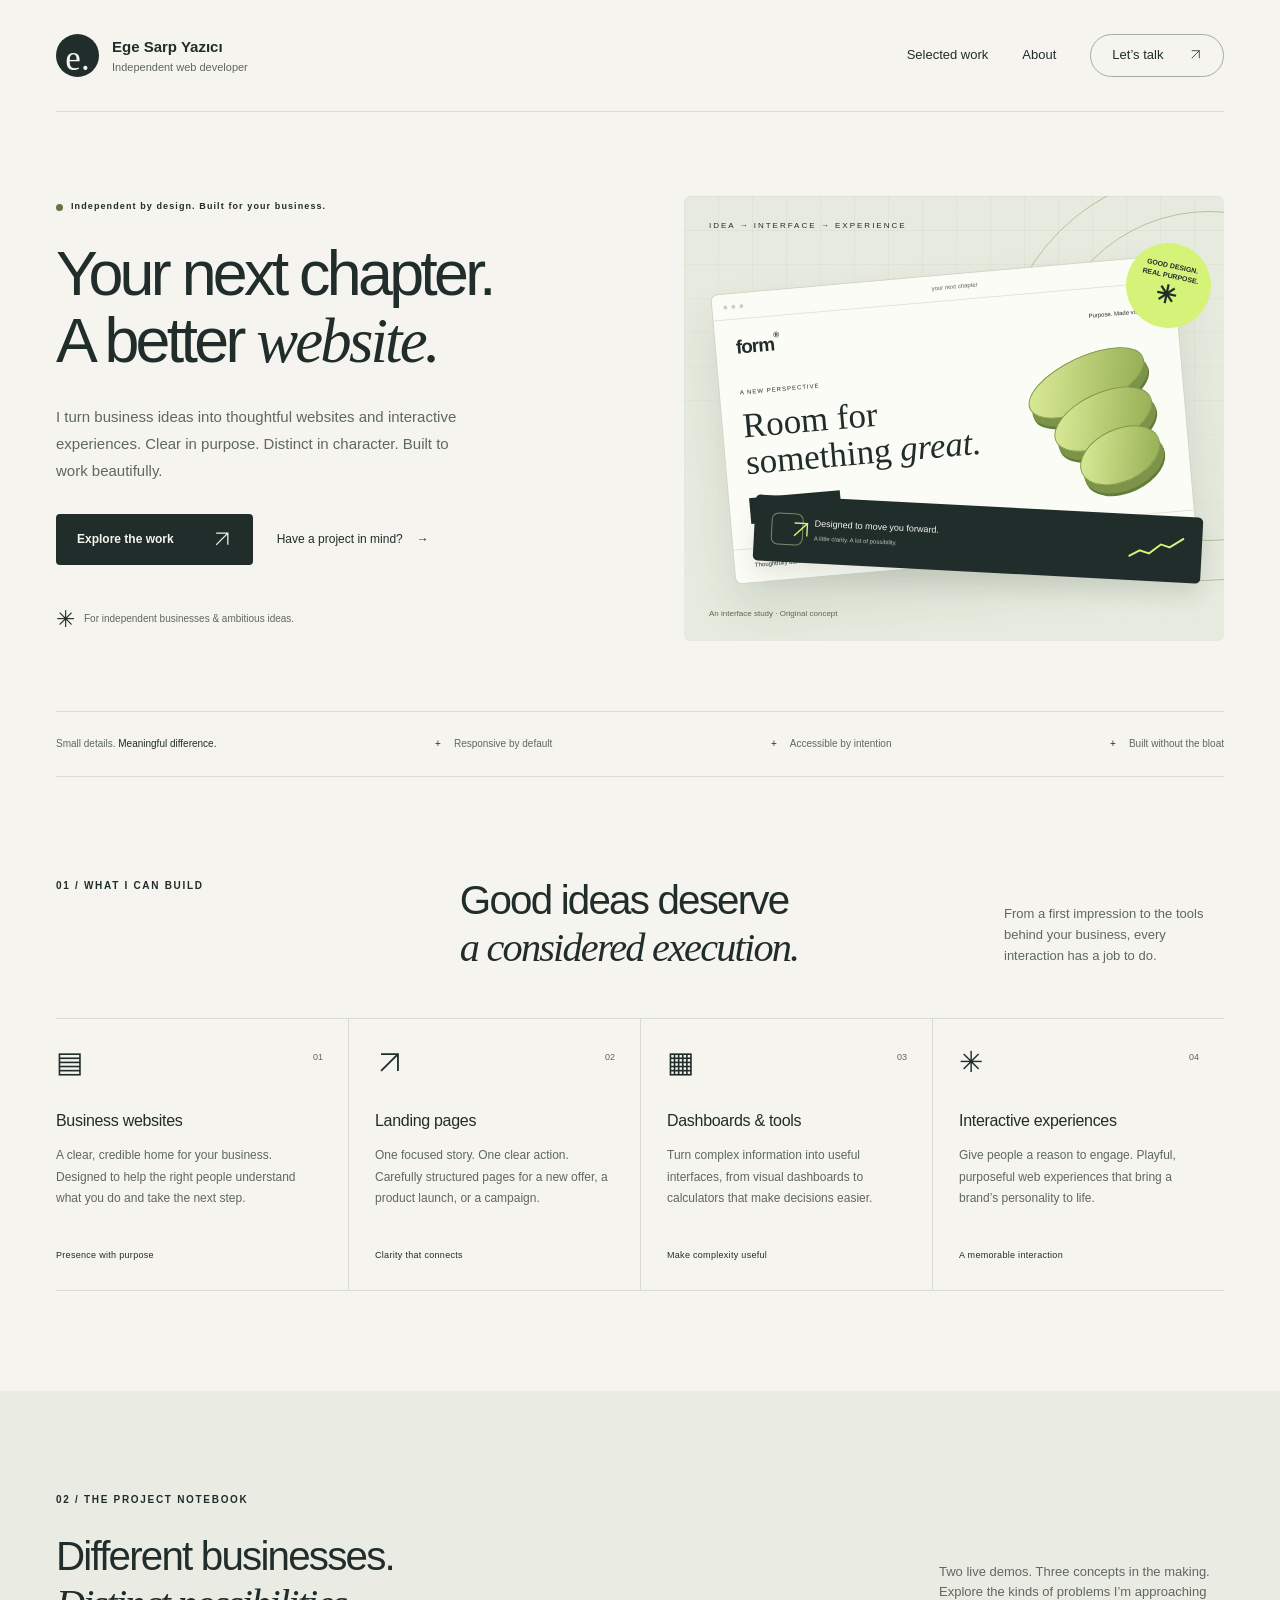
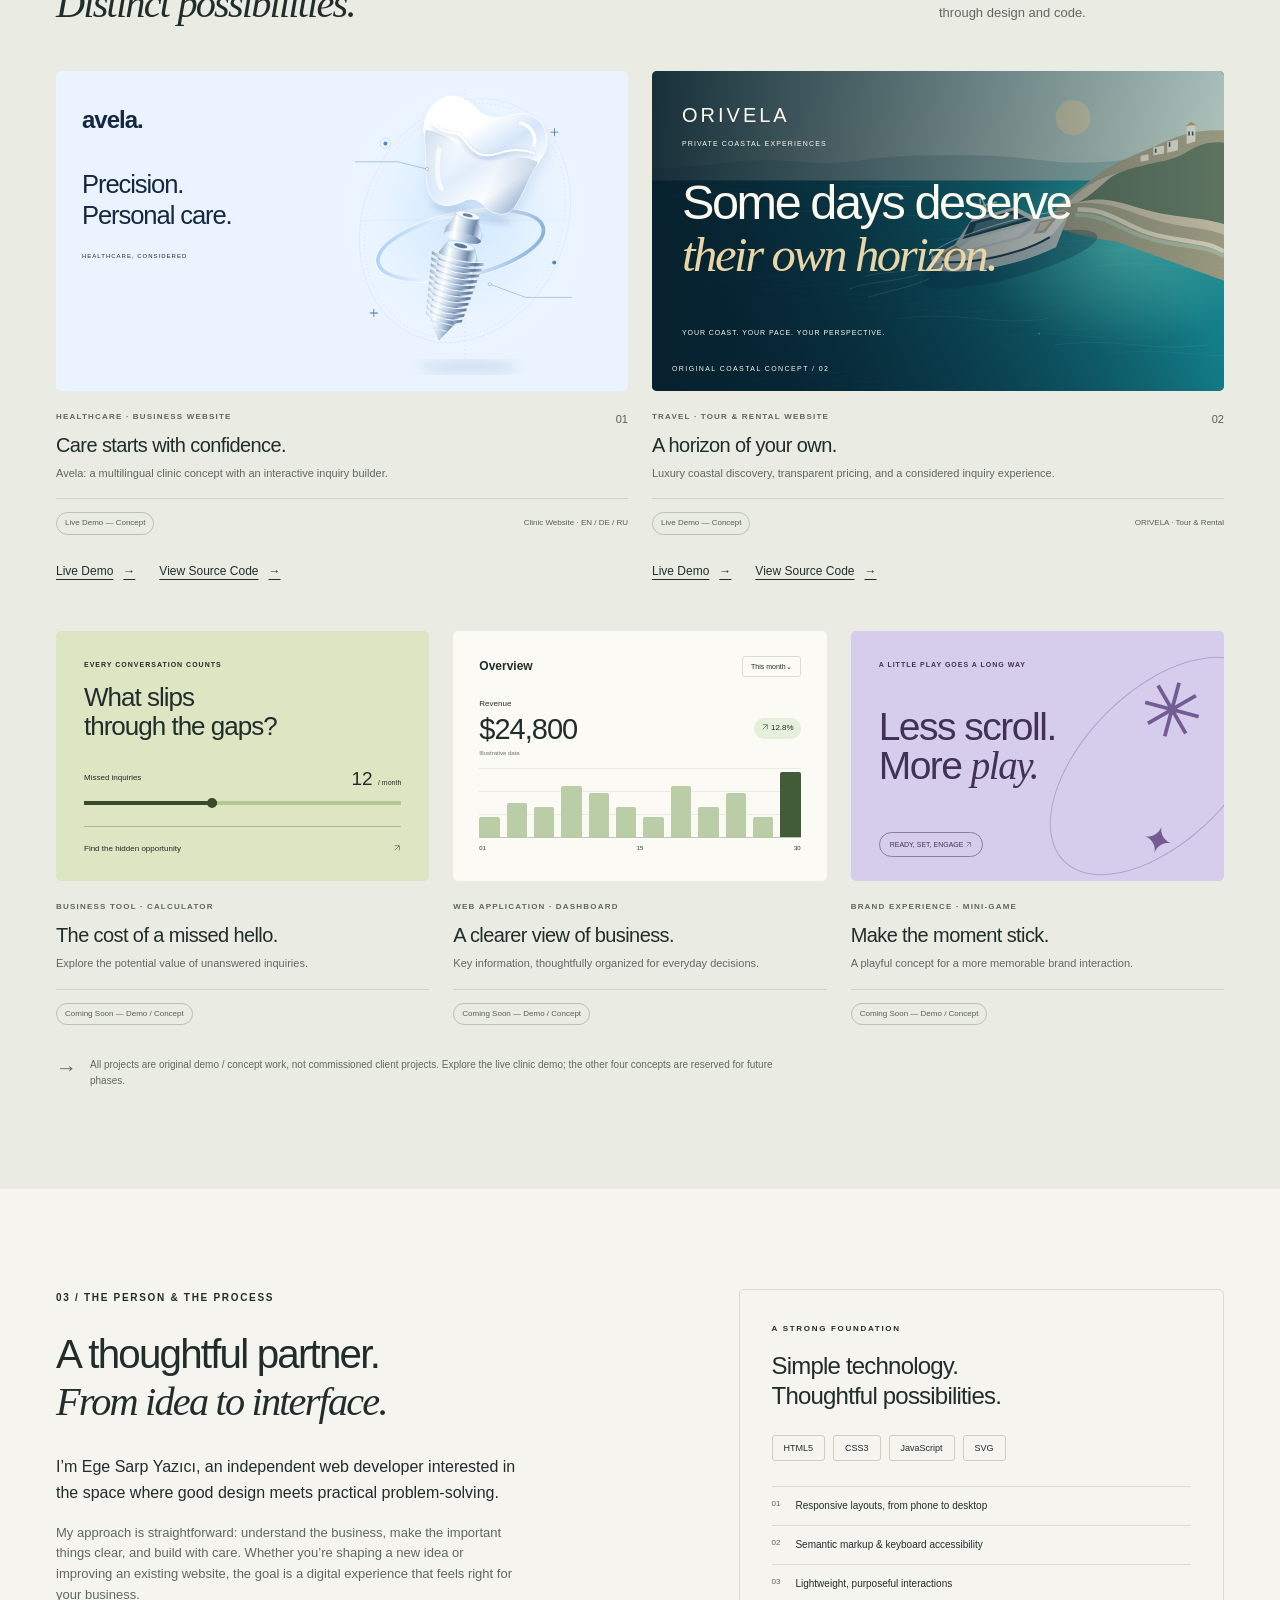
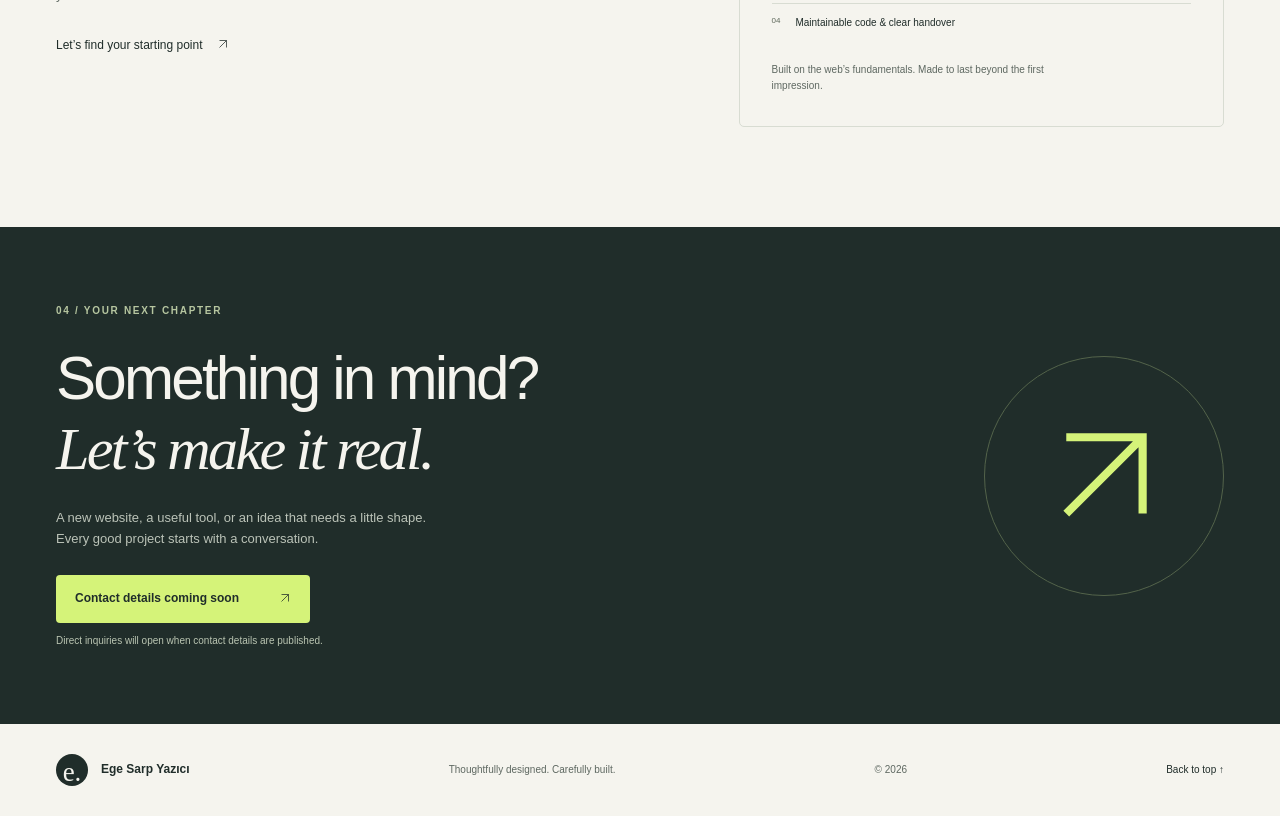
==== commit 18fddb10: "Build Orivela luxury coastal demo with pricing and inquiry tools" ====
--- a/index.html
+++ b/index.html
@@ -270,7 +270,7 @@
               </h2>
             </div>
             <p>
-              One live demo. Four concepts in the making. Explore the kinds of
+              Two live demos. Three concepts in the making. Explore the kinds of
               problems I’m approaching through design and code.
             </p>
           </div>
@@ -319,59 +319,48 @@
               </div>
             </article>
             <article class="project project-wide">
-              <div class="project-art tour-art" aria-hidden="true">
-                <div class="sun"></div>
-                <div class="mountain mountain-back"></div>
-                <div class="mountain mountain-front"></div>
-                <div class="tour-top">
-                  elsewhere<span
-                    >GO A LITTLE FURTHER
-                    <svg
-                      class="arrow-icon"
-                      viewBox="0 0 24 24"
-                      fill="none"
-                      aria-hidden="true"
-                    >
-                      <path
-                        d="M5 19 19 5M5 5h14v14"
-                        stroke="currentColor"
-                        stroke-width="1.5"
-                      /></svg
-                  ></span>
-                </div>
-                <strong class="tour-title"
-                  >Less ordinary.<br />More <em>out there.</em></strong
-                >
-                <div class="tour-search">
-                  <span>Your next adventure</span
-                  ><span
-                    >Explore
-                    <svg
-                      class="arrow-icon"
-                      viewBox="0 0 24 24"
-                      fill="none"
-                      aria-hidden="true"
-                    >
-                      <path
-                        d="M5 19 19 5M5 5h14v14"
-                        stroke="currentColor"
-                        stroke-width="1.5"
-                      /></svg
-                  ></span>
-                </div>
-                <span class="concept-label">VISUAL DIRECTION / 02</span>
+              <div class="project-art orivela-art" aria-hidden="true">
+                <img
+                  src="projects/tour-rental/assets/coast.svg"
+                  alt=""
+                  width="1440"
+                  height="900"
+                  loading="lazy"
+                />
+                <span class="orivela-brand"
+                  >ORIVELA <small>PRIVATE COASTAL EXPERIENCES</small></span
+                >
+                <strong
+                  >Some days deserve<br /><em>their own horizon.</em></strong
+                >
+                <span class="orivela-detail"
+                  >YOUR COAST. YOUR PACE. YOUR PERSPECTIVE.</span
+                >
+                <span class="concept-label">ORIGINAL COASTAL CONCEPT / 02</span>
               </div>
               <div class="project-info">
                 <div>
-                  <p class="project-type">TRAVEL · TOUR & RENTAL WEBSITE</p>
-                  <h3>Make room for adventure.</h3>
-                  <p>A discovery-led experience for local tours and rentals.</p>
+                  <p class="project-type">TRAVEL · TOUR &amp; RENTAL WEBSITE</p>
+                  <h3>A horizon of your own.</h3>
+                  <p>
+                    Luxury coastal discovery, transparent pricing, and a
+                    considered inquiry experience.
+                  </p>
                 </div>
                 <span class="project-index">02</span>
               </div>
-              <div class="project-status">
-                <span>Coming Soon — Demo / Concept</span
-                ><span>Tour & Rental Website</span>
+              <div class="project-status project-status-live">
+                <span>Live Demo — Concept</span
+                ><span>ORIVELA · Tour &amp; Rental</span>
+              </div>
+              <div class="project-links">
+                <a href="projects/tour-rental/"
+                  >Live Demo <span aria-hidden="true">→</span></a
+                >
+                <a
+                  href="https://github.com/Egesarpyazici/web-demos/tree/main/projects/tour-rental"
+                  >View Source Code <span aria-hidden="true">→</span></a
+                >
               </div>
             </article>
             <article class="project">
--- a/assets/styles.css
+++ b/assets/styles.css
@@ -1948,3 +1948,74 @@
     letter-spacing: -1px;
   }
 }
+
+/* Orivela: scoped live travel preview, sharing the demo's original artwork. */
+.orivela-art {
+  background: #092b39;
+  color: #fcf9ef;
+  isolation: isolate;
+}
+.orivela-art > img {
+  position: absolute;
+  inset: 0;
+  width: 100%;
+  height: 100%;
+  object-fit: cover;
+  object-position: 75% center;
+  z-index: -2;
+}
+.orivela-art::before {
+  content: "";
+  position: absolute;
+  inset: 0;
+  background: linear-gradient(90deg, #071f2be8, #071f2b22);
+  z-index: -1;
+}
+.orivela-brand {
+  position: absolute;
+  top: 28px;
+  left: 30px;
+  font-size: 20px;
+  letter-spacing: 0.15em;
+}
+.orivela-brand small {
+  display: block;
+  margin-top: 7px;
+  font-size: 7px;
+  letter-spacing: 0.16em;
+}
+.orivela-art > strong {
+  position: absolute;
+  top: 105px;
+  left: 30px;
+  font-weight: 400;
+  font-size: clamp(30px, 3.8vw, 50px);
+  line-height: 1.07;
+  letter-spacing: -0.05em;
+}
+.orivela-art > strong em {
+  font-family: Georgia, serif;
+  font-weight: 400;
+  color: #e8d6a6;
+}
+.orivela-detail {
+  position: absolute;
+  bottom: 53px;
+  left: 30px;
+  font-size: 7px;
+  letter-spacing: 0.13em;
+}
+.orivela-art .concept-label {
+  color: #f7f5ee;
+}
+@media (max-width: 520px) {
+  .orivela-brand,
+  .orivela-art > strong,
+  .orivela-detail {
+    left: 20px;
+  }
+  .orivela-art > strong {
+    top: 107px;
+    font-size: 32px;
+  }
+}
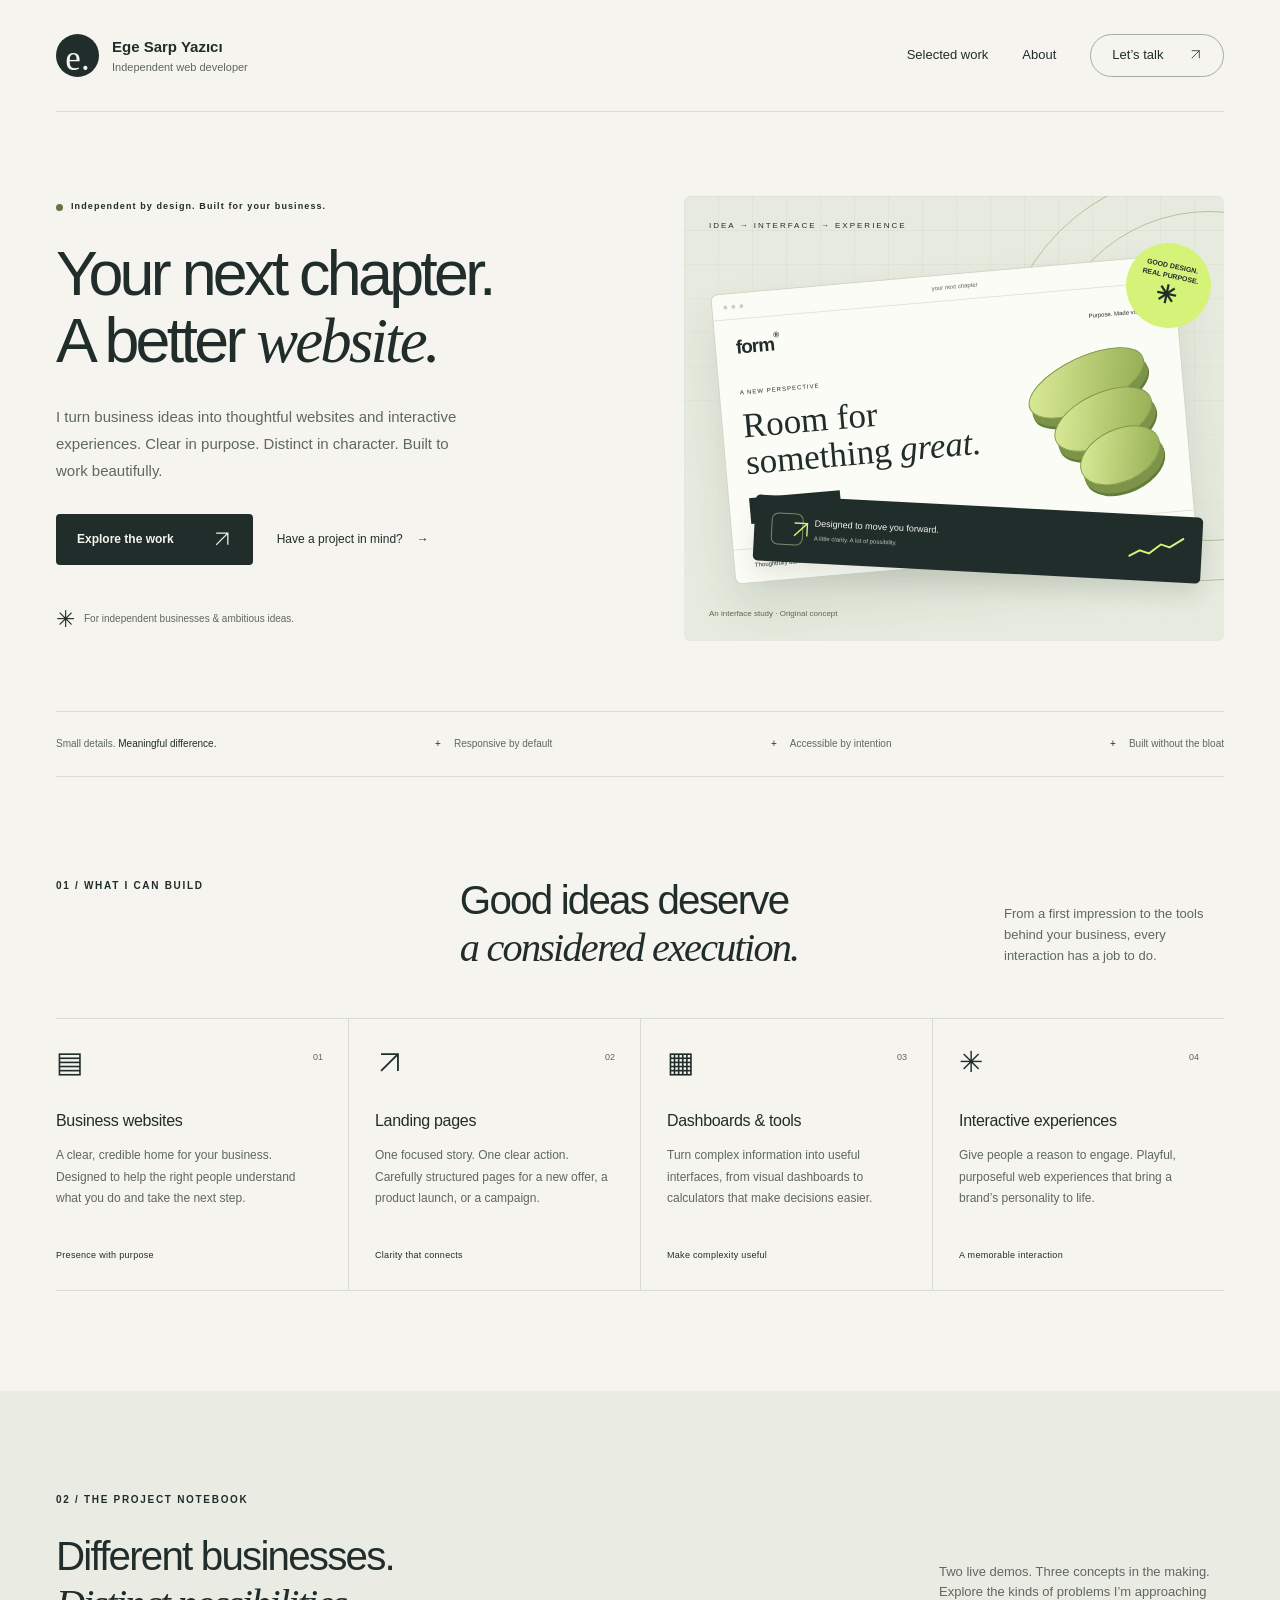
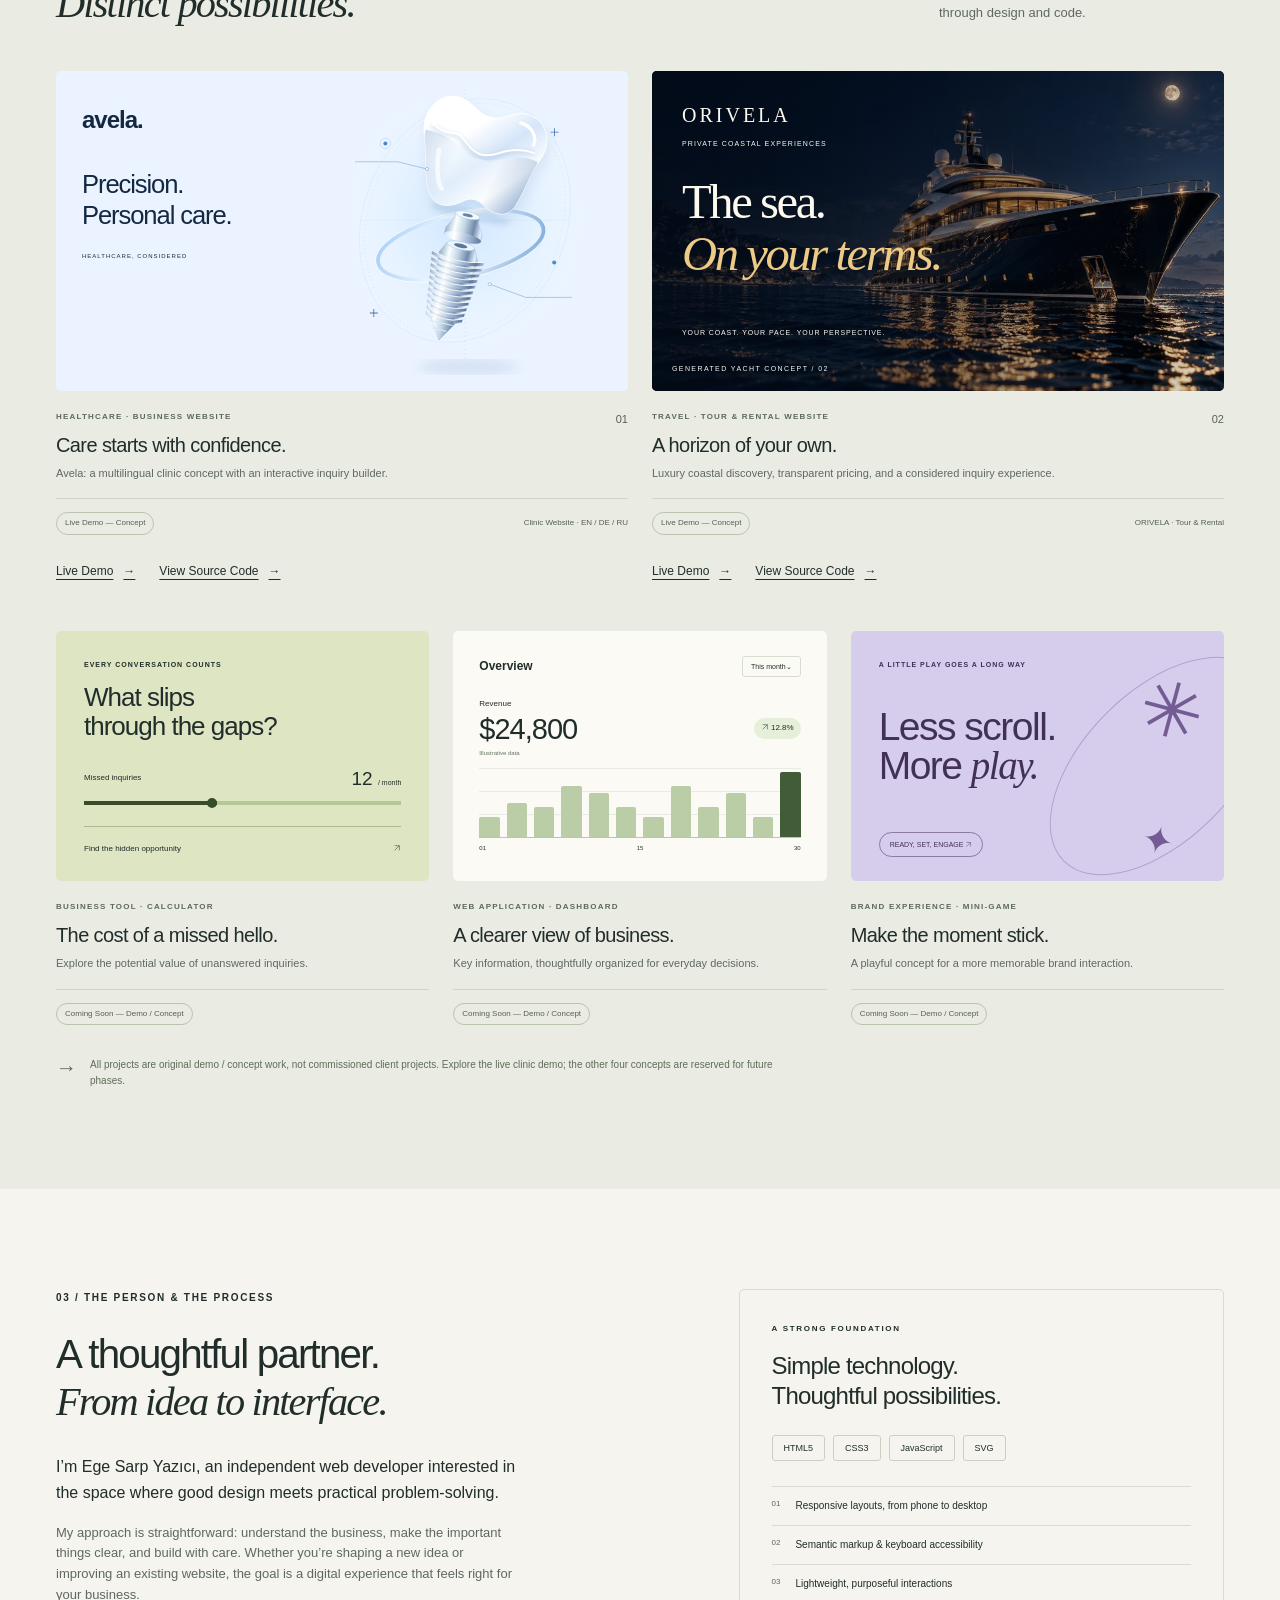
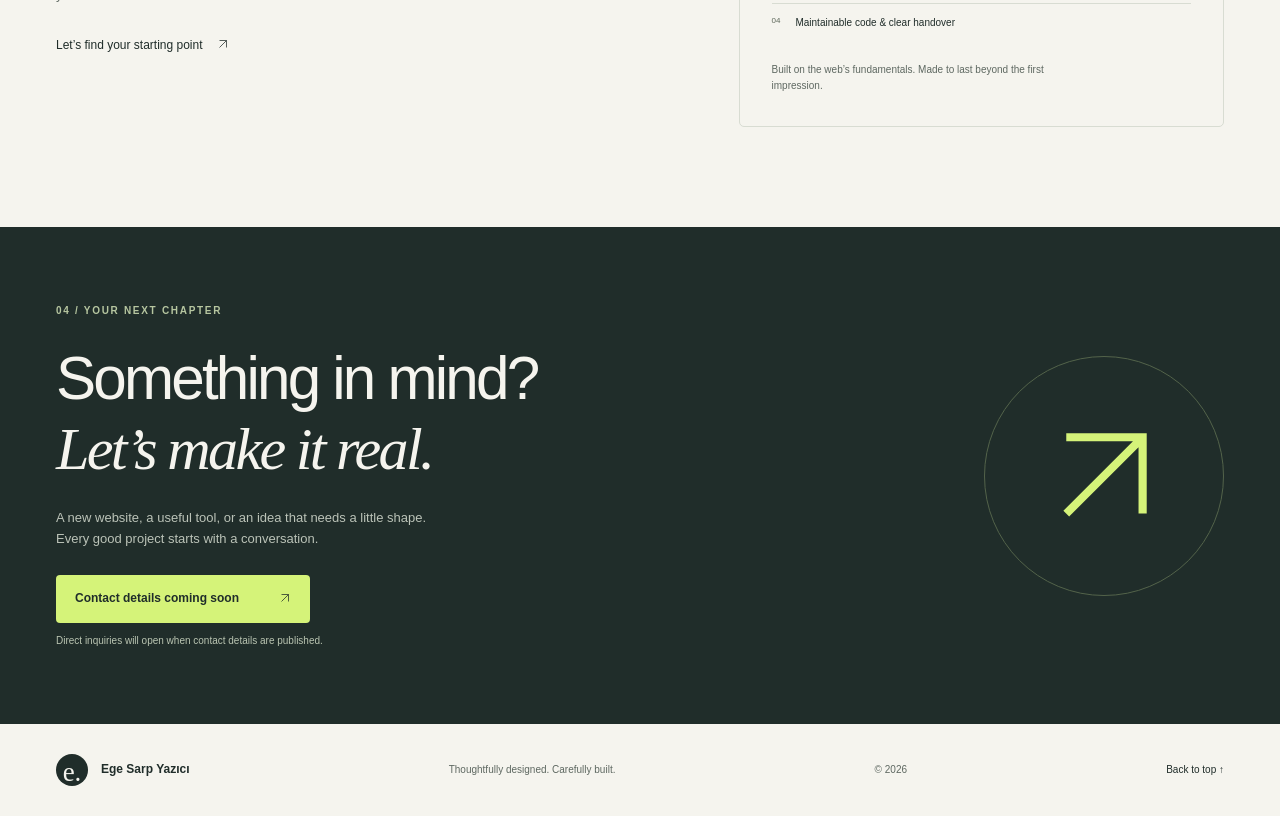
==== commit 480828c2: "Elevate Orivela with cinematic yacht imagery and luxury campaign design" ====
--- a/index.html
+++ b/index.html
@@ -321,22 +321,20 @@
             <article class="project project-wide">
               <div class="project-art orivela-art" aria-hidden="true">
                 <img
-                  src="projects/tour-rental/assets/coast.svg"
+                  src="projects/tour-rental/assets/yacht-night-960.webp"
                   alt=""
-                  width="1440"
-                  height="900"
+                  width="960"
+                  height="640"
                   loading="lazy"
                 />
                 <span class="orivela-brand"
                   >ORIVELA <small>PRIVATE COASTAL EXPERIENCES</small></span
                 >
-                <strong
-                  >Some days deserve<br /><em>their own horizon.</em></strong
-                >
+                <strong>The sea.<br /><em>On your terms.</em></strong>
                 <span class="orivela-detail"
                   >YOUR COAST. YOUR PACE. YOUR PERSPECTIVE.</span
                 >
-                <span class="concept-label">ORIGINAL COASTAL CONCEPT / 02</span>
+                <span class="concept-label">GENERATED YACHT CONCEPT / 02</span>
               </div>
               <div class="project-info">
                 <div>
--- a/assets/styles.css
+++ b/assets/styles.css
@@ -2019,3 +2019,26 @@
     font-size: 32px;
   }
 }
+
+/* Match the live ORIVELA campaign without affecting other project previews. */
+.orivela-art {
+  background: #050e19;
+}
+.orivela-art > img {
+  object-position: 65% 62%;
+}
+.orivela-art::before {
+  background: linear-gradient(90deg, #030b18d9, #030b1820);
+}
+.orivela-brand {
+  font-family: Georgia, serif;
+}
+.orivela-brand small {
+  font-family: Arial, sans-serif;
+}
+.orivela-art > strong {
+  font-family: Georgia, serif;
+}
+.orivela-art > strong em {
+  color: #edca85;
+}
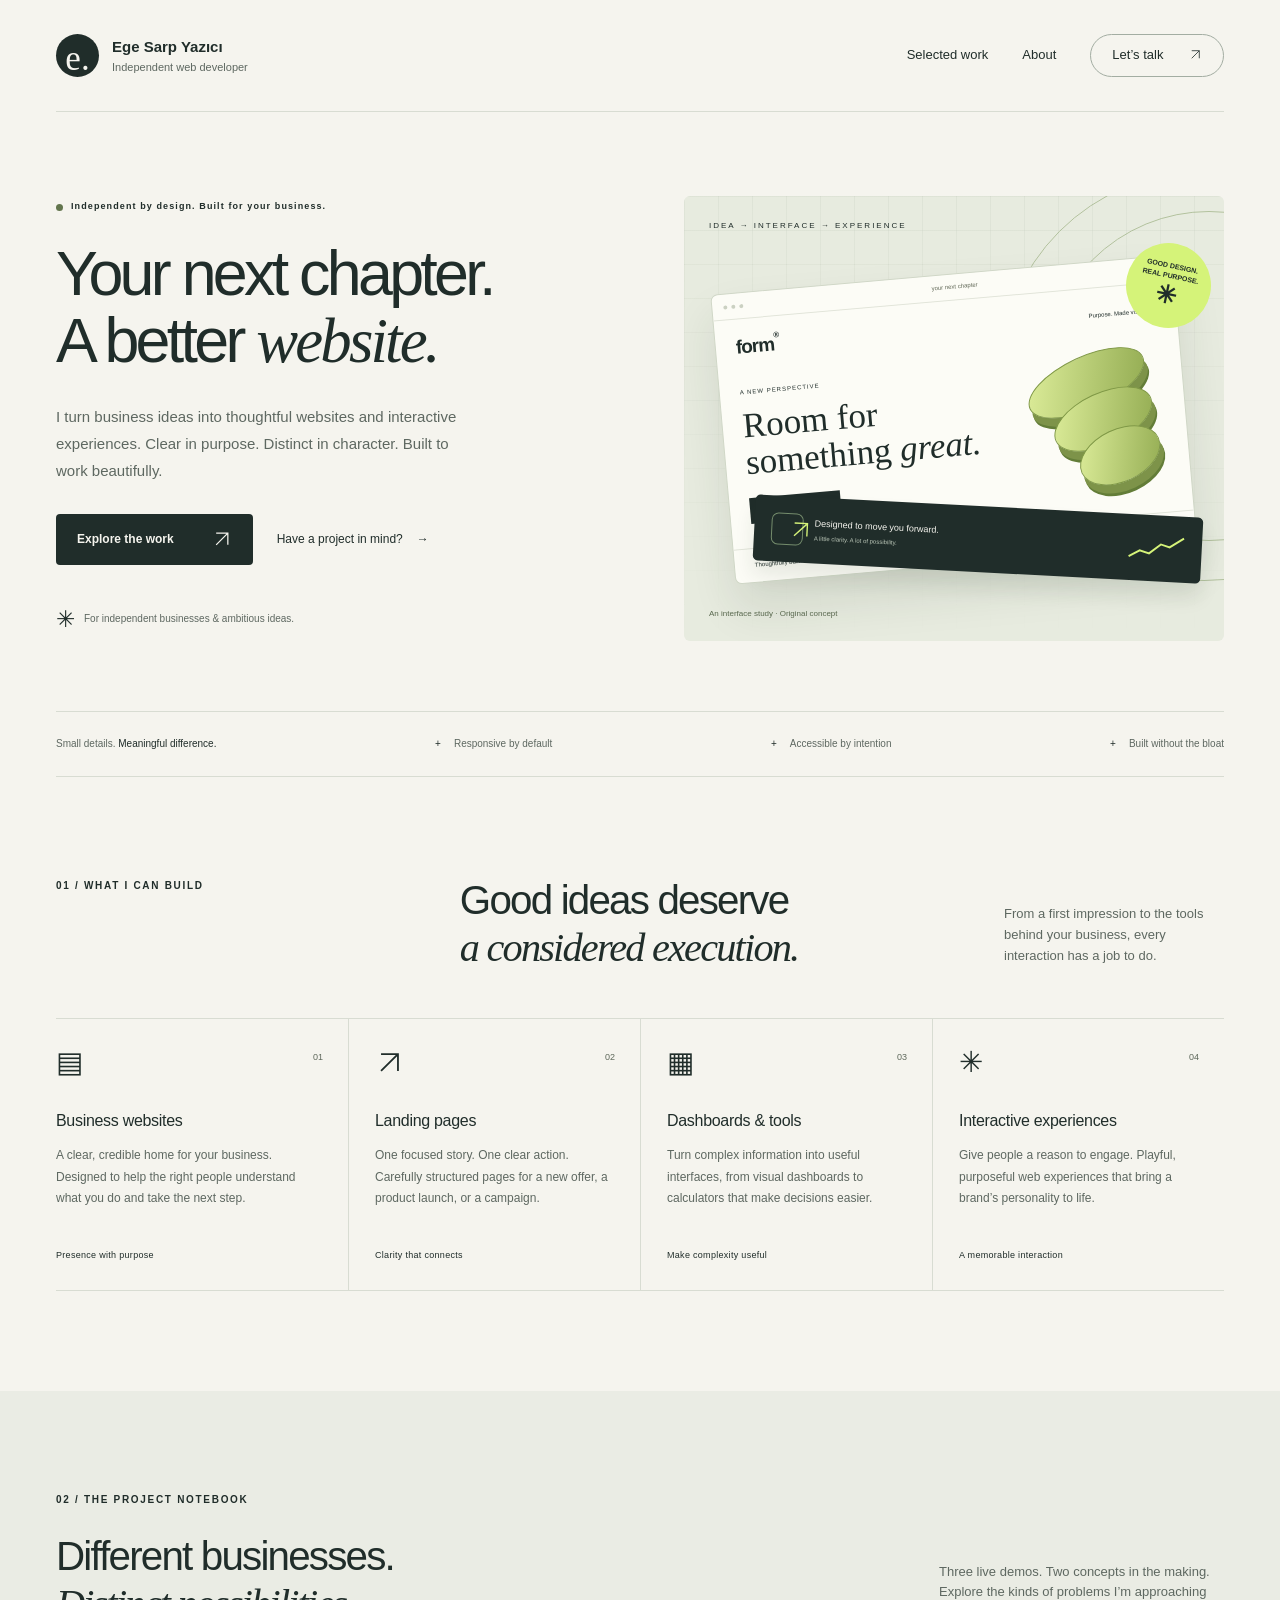
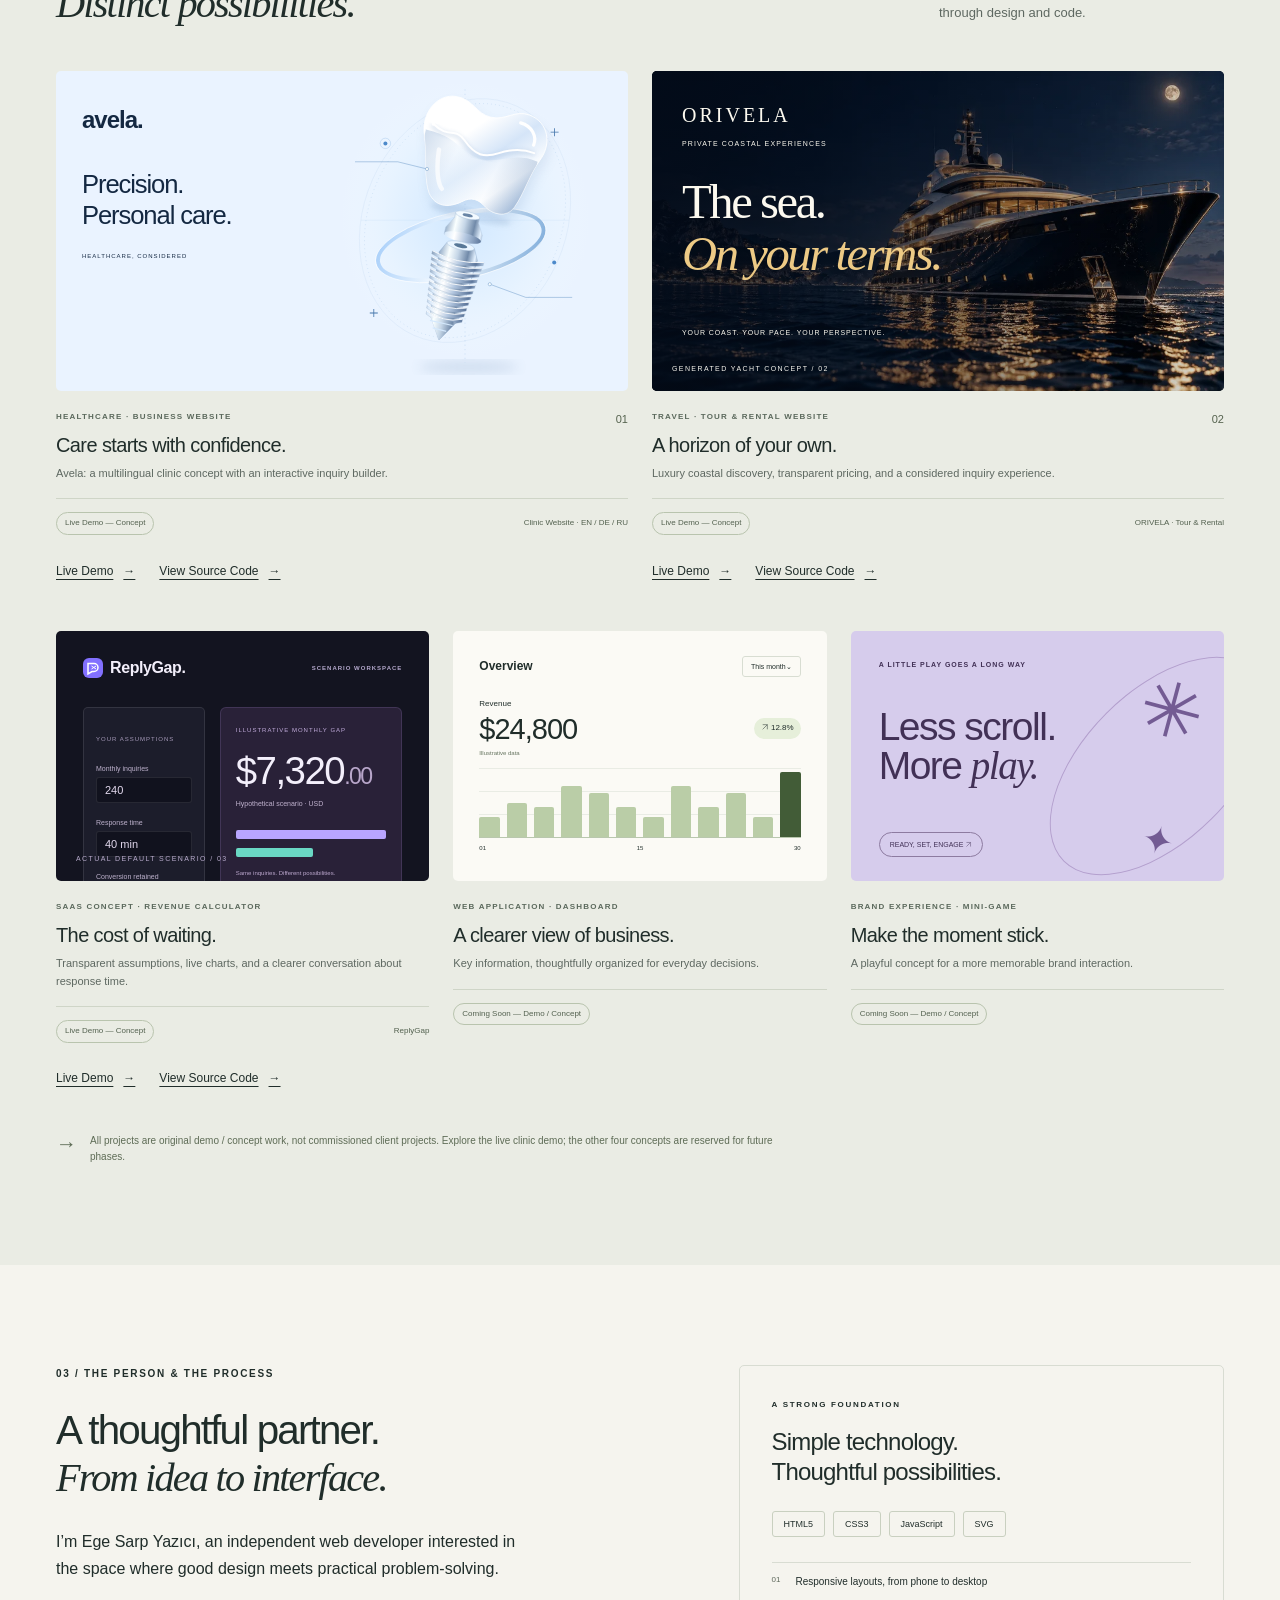
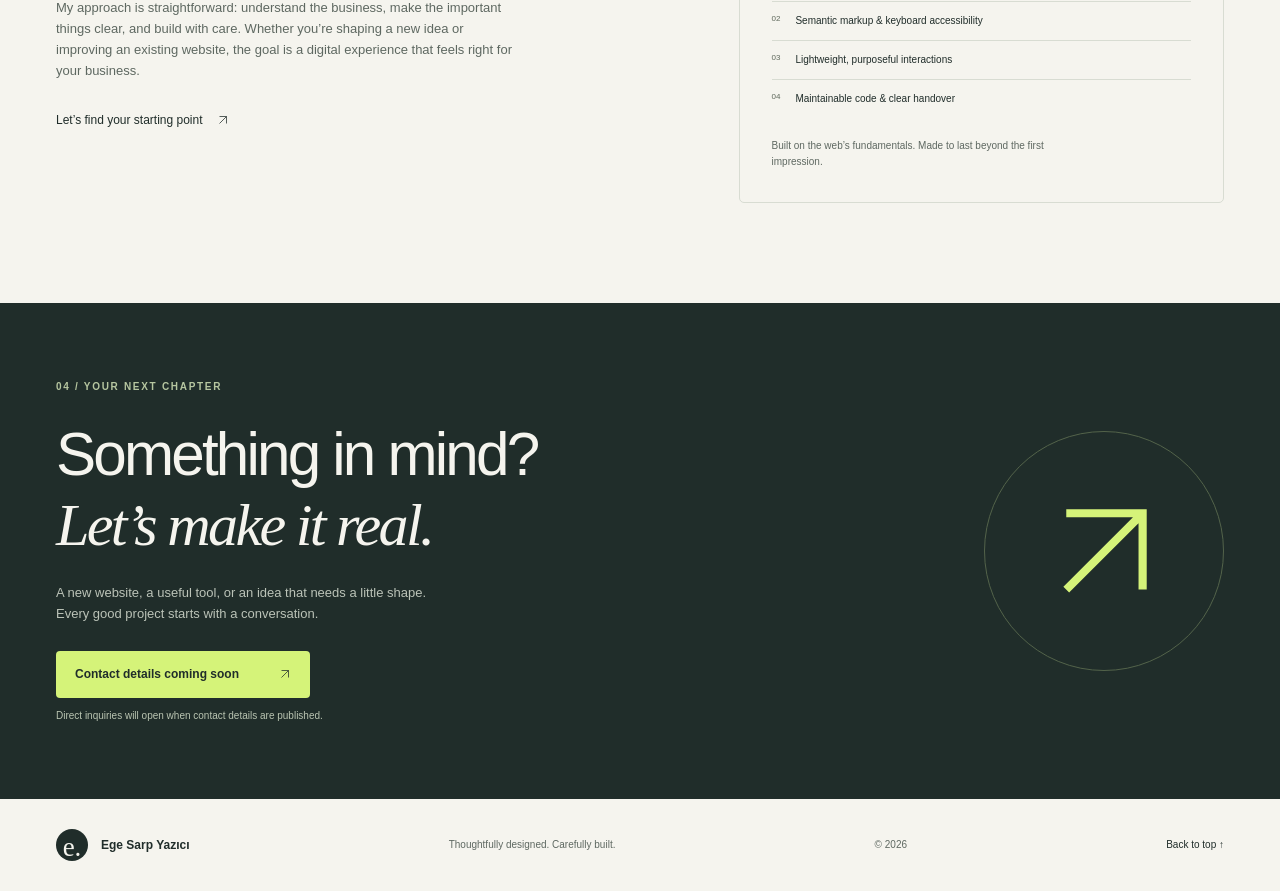
==== commit cba930a4: "Build ReplyGap scenario calculator with live analytics and accessible reports" ====
--- a/index.html
+++ b/index.html
@@ -270,7 +270,7 @@
               </h2>
             </div>
             <p>
-              Two live demos. Three concepts in the making. Explore the kinds of
+              Three live demos. Two concepts in the making. Explore the kinds of
               problems I’m approaching through design and code.
             </p>
           </div>
@@ -362,39 +362,53 @@
               </div>
             </article>
             <article class="project">
-              <div class="project-art calculator-art" aria-hidden="true">
-                <span class="small-label">EVERY CONVERSATION COUNTS</span
-                ><strong>What slips<br />through the gaps?</strong>
-                <div class="calc-row">
-                  <span>Missed inquiries</span><b>12 <small>/ month</small></b>
-                </div>
-                <div class="calc-slider"><i></i></div>
-                <div class="calc-result">
-                  <span>Find the hidden opportunity</span
-                  ><span
-                    ><svg
-                      class="arrow-icon"
-                      viewBox="0 0 24 24"
-                      fill="none"
-                      aria-hidden="true"
-                    >
-                      <path
-                        d="M5 19 19 5M5 5h14v14"
-                        stroke="currentColor"
-                        stroke-width="1.5"
-                      /></svg
-                  ></span>
-                </div>
+              <div class="project-art replygap-art" aria-hidden="true">
+                <div class="replygap-preview-brand">
+                  <img
+                    src="projects/missed-inquiries/assets/favicon.svg"
+                    alt=""
+                    width="20"
+                    height="20"
+                  />
+                  ReplyGap.<span>SCENARIO WORKSPACE</span>
+                </div>
+                <div class="replygap-preview-body">
+                  <div class="replygap-preview-inputs">
+                    <span>YOUR ASSUMPTIONS</span>
+                    <div>Monthly inquiries <b>240</b></div>
+                    <div>Response time <b>40 min</b></div>
+                    <div>Conversion retained <b>80%</b></div>
+                  </div>
+                  <div class="replygap-preview-result">
+                    <span>ILLUSTRATIVE MONTHLY GAP</span
+                    ><strong>$7,320<span>.00</span></strong
+                    ><small>Hypothetical scenario · USD</small>
+                    <div class="replygap-mini-bars"><i></i><i></i></div>
+                    <p>Same inquiries. Different possibilities.</p>
+                  </div>
+                </div>
+                <span class="concept-label">ACTUAL DEFAULT SCENARIO / 03</span>
               </div>
               <div class="project-info">
                 <div>
-                  <p class="project-type">BUSINESS TOOL · CALCULATOR</p>
-                  <h3>The cost of a missed hello.</h3>
-                  <p>Explore the potential value of unanswered inquiries.</p>
-                </div>
-              </div>
-              <div class="project-status">
-                <span>Coming Soon — Demo / Concept</span>
+                  <p class="project-type">SAAS CONCEPT · REVENUE CALCULATOR</p>
+                  <h3>The cost of waiting.</h3>
+                  <p>
+                    Transparent assumptions, live charts, and a clearer
+                    conversation about response time.
+                  </p>
+                </div>
+              </div>
+              <div class="project-status project-status-live">
+                <span>Live Demo — Concept</span><span>ReplyGap</span>
+              </div>
+              <div class="project-links">
+                <a href="projects/missed-inquiries/"
+                  >Live Demo <span aria-hidden="true">→</span></a
+                ><a
+                  href="https://github.com/Egesarpyazici/web-demos/tree/main/projects/missed-inquiries"
+                  >View Source Code <span aria-hidden="true">→</span></a
+                >
               </div>
             </article>
             <article class="project">
--- a/assets/styles.css
+++ b/assets/styles.css
@@ -2042,3 +2042,149 @@
 .orivela-art > strong em {
   color: #edca85;
 }
+
+/* ReplyGap: an honest preview of the calculator's documented default scenario. */
+.replygap-art {
+  background: #131420;
+  color: #f3effb;
+  padding: 27px;
+  display: flex;
+  flex-direction: column;
+  justify-content: flex-start;
+}
+.replygap-preview-brand {
+  display: flex;
+  align-items: center;
+  gap: 7px;
+  font:
+    600 16px Arial,
+    sans-serif;
+  letter-spacing: -0.4px;
+}
+.replygap-preview-brand img {
+  width: 20px;
+  height: 20px;
+}
+.replygap-preview-brand > span {
+  margin-left: auto;
+  font-size: 6px;
+  letter-spacing: 1px;
+  color: #b5a9cd;
+}
+.replygap-preview-body {
+  display: grid;
+  grid-template-columns: 0.8fr 1.2fr;
+  gap: 15px;
+  margin-top: 29px;
+}
+.replygap-preview-inputs {
+  padding: 15px 12px;
+  border: 1px solid #ffffff1a;
+  background: #1c1d2b;
+  border-radius: 5px;
+}
+.replygap-preview-inputs > span {
+  font:
+    6px Arial,
+    sans-serif;
+  letter-spacing: 1px;
+  color: #a69ab9;
+}
+.replygap-preview-inputs > div {
+  font:
+    7px Arial,
+    sans-serif;
+  color: #beb2cd;
+  margin-top: 16px;
+}
+.replygap-preview-inputs b {
+  display: block;
+  background: #11121e;
+  border: 1px solid #ffffff18;
+  padding: 6px 8px;
+  border-radius: 3px;
+  color: #e3d9ee;
+  font-size: 11px;
+  font-weight: 400;
+  margin-top: 5px;
+}
+.replygap-preview-result {
+  padding: 19px 15px;
+  background: #292138;
+  border: 1px solid #b89ae52b;
+  border-radius: 6px;
+}
+.replygap-preview-result > span {
+  display: block;
+  font:
+    6px Arial,
+    sans-serif;
+  color: #c3addd;
+  letter-spacing: 1px;
+}
+.replygap-preview-result strong {
+  display: block;
+  font:
+    400 clamp(24px, 3vw, 40px)/1.2 Arial,
+    sans-serif;
+  letter-spacing: -1.5px;
+  margin-top: 15px;
+}
+.replygap-preview-result strong span {
+  font-size: 0.6em;
+  color: #b8a6ca;
+}
+.replygap-preview-result small {
+  font:
+    7px Arial,
+    sans-serif;
+  color: #c0b2ce;
+  display: block;
+  margin-top: 6px;
+}
+.replygap-mini-bars {
+  display: grid;
+  gap: 9px;
+  margin-top: 23px;
+}
+.replygap-mini-bars i {
+  height: 9px;
+  border-radius: 2px;
+  background: #b9a5ff;
+}
+.replygap-mini-bars i + i {
+  width: 51.2%;
+  background: #6ad8c4;
+}
+.replygap-preview-result p {
+  font:
+    6px/1.6 Arial,
+    sans-serif;
+  color: #bda9cf;
+  margin-top: 12px;
+}
+.replygap-art .concept-label {
+  color: #b8abcc;
+}
+@media (max-width: 520px) {
+  .replygap-art {
+    padding: 20px;
+  }
+  .replygap-preview-body {
+    gap: 10px;
+    margin-top: 23px;
+  }
+  .replygap-preview-inputs {
+    padding: 12px 9px;
+  }
+  .replygap-preview-result {
+    padding: 15px 10px;
+  }
+  .replygap-preview-result strong {
+    font-size: 27px;
+  }
+  .replygap-preview-brand > span {
+    font-size: 5px;
+    letter-spacing: 0.5px;
+  }
+}
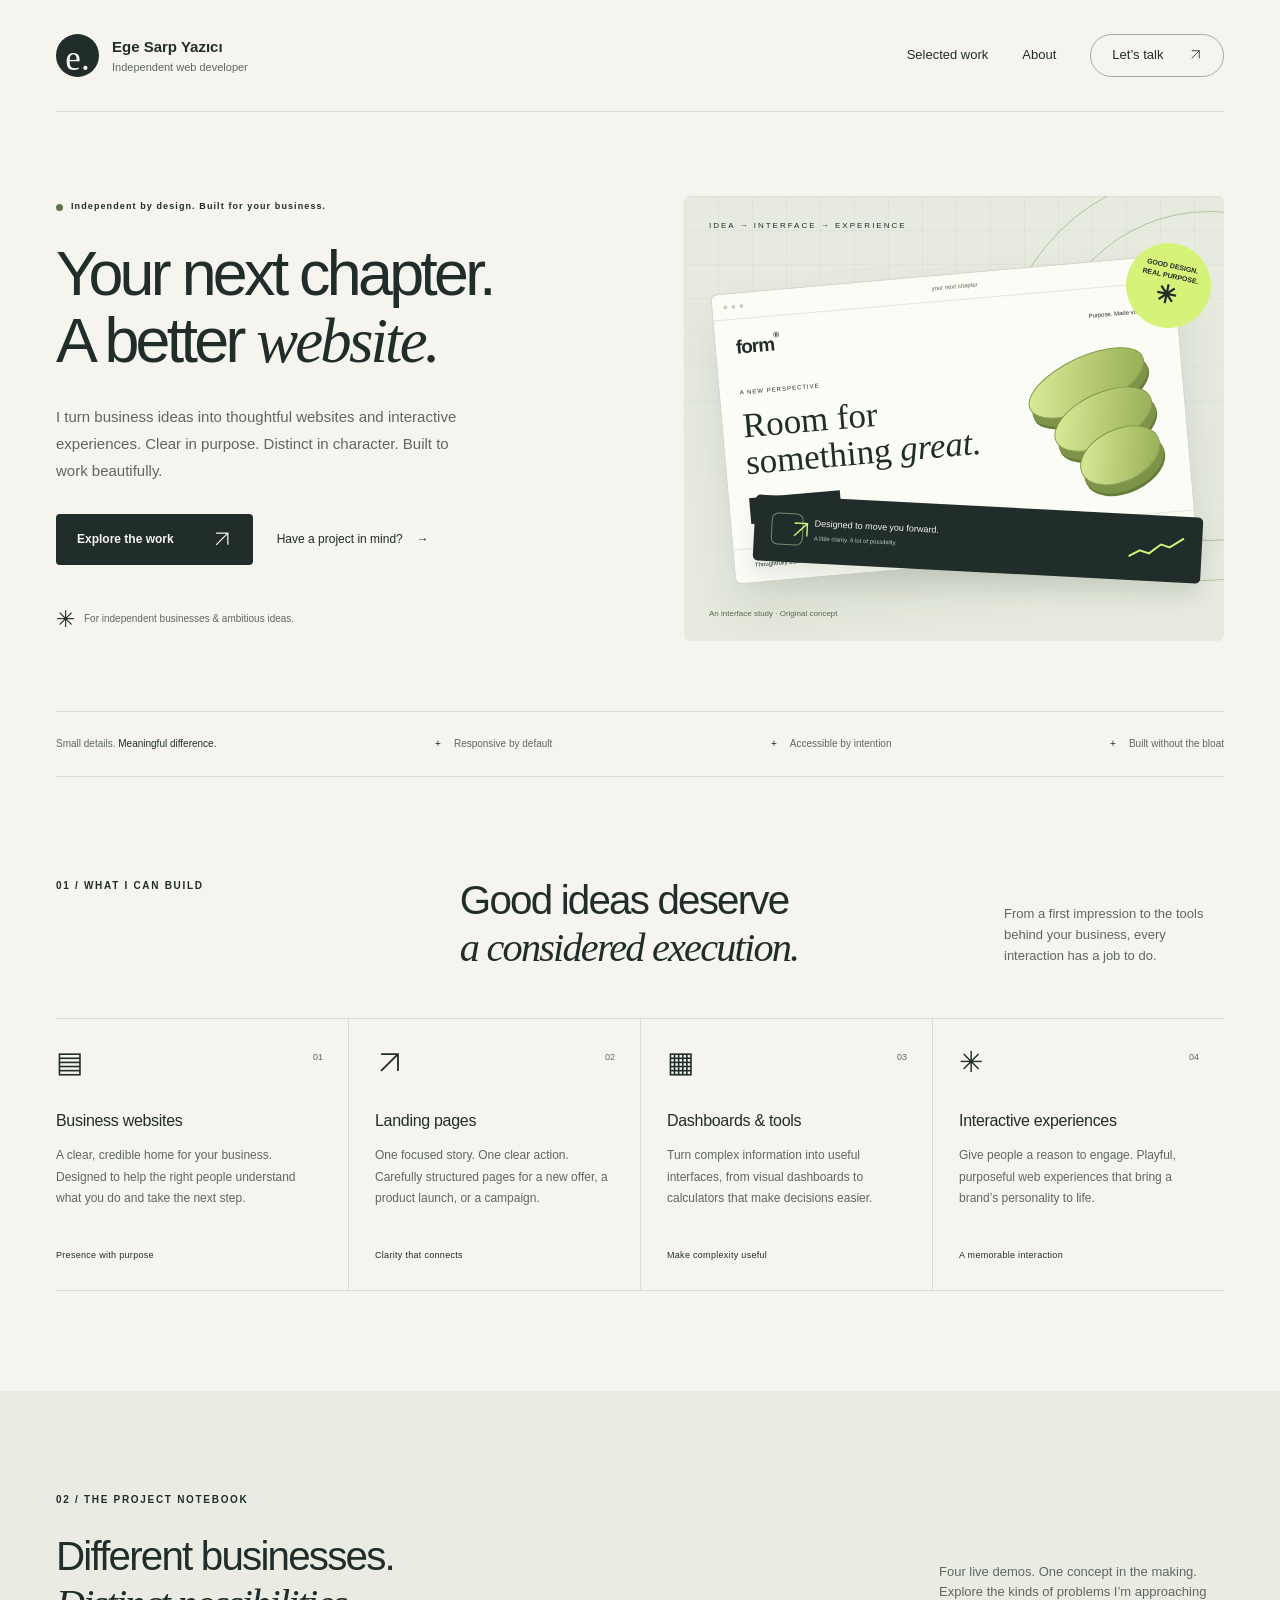
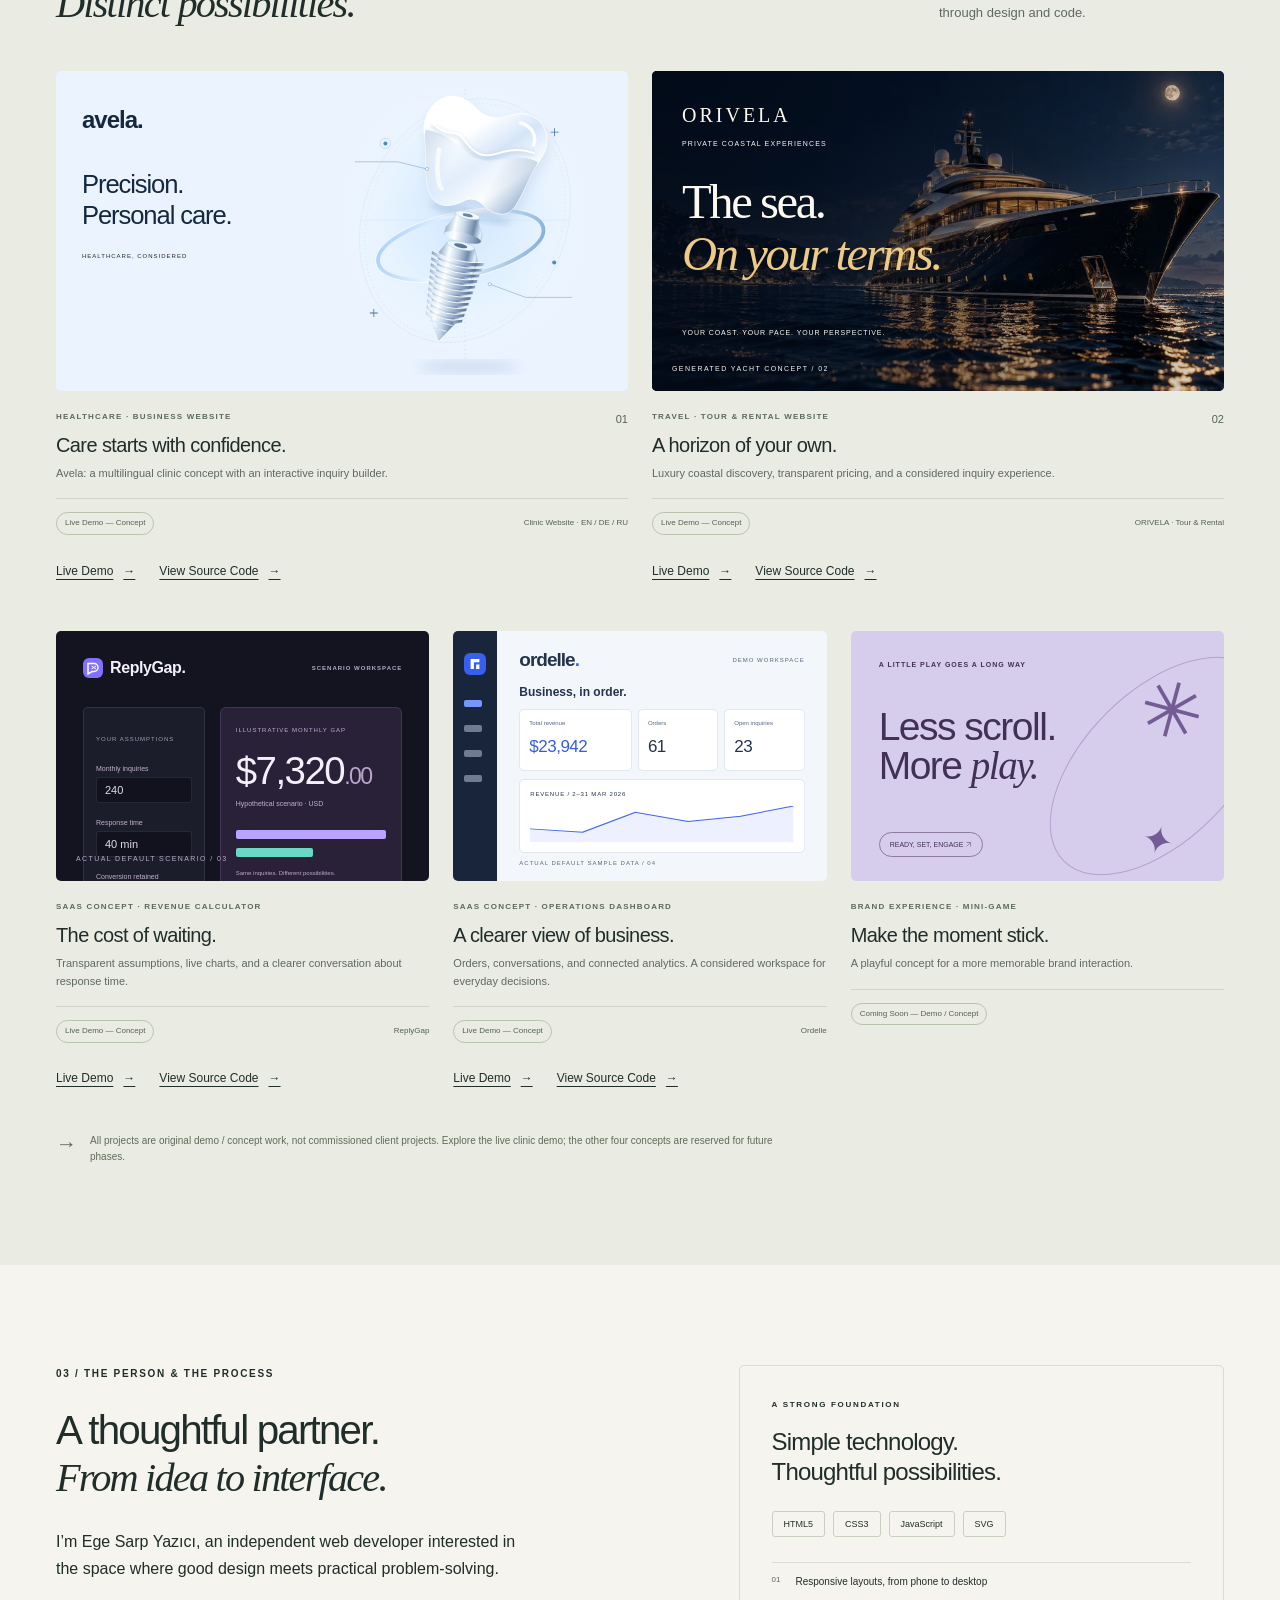
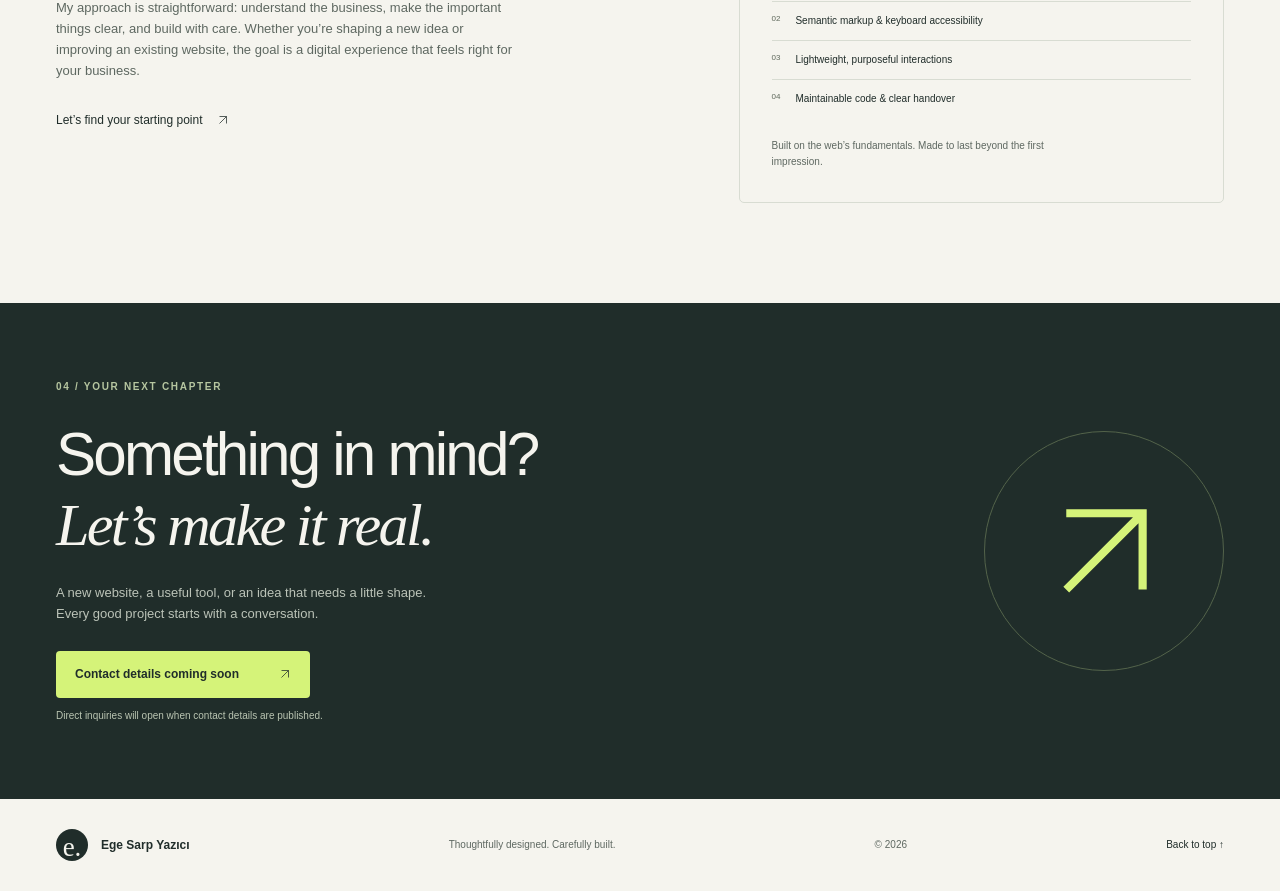
==== commit 7b30ff3e: "Build Ordelle business operations dashboard with connected analytics" ====
--- a/index.html
+++ b/index.html
@@ -270,7 +270,7 @@
               </h2>
             </div>
             <p>
-              Three live demos. Two concepts in the making. Explore the kinds of
+              Four live demos. One concept in the making. Explore the kinds of
               problems I’m approaching through design and code.
             </p>
           </div>
@@ -412,51 +412,73 @@
               </div>
             </article>
             <article class="project">
-              <div class="project-art dashboard-art" aria-hidden="true">
-                <div class="dash-top">
-                  <b>Overview</b><span>This month⌄</span>
-                </div>
-                <div class="dash-metrics">
-                  <div>
-                    <span>Revenue</span><strong>$24,800</strong
-                    ><small>Illustrative data</small>
+              <div class="project-art ordelle-art" aria-hidden="true">
+                <div class="ordelle-preview-rail">
+                  <img
+                    src="projects/business-dashboard/assets/favicon.svg"
+                    alt=""
+                    width="22"
+                    height="22"
+                  /><i></i><i></i><i></i><i></i>
+                </div>
+                <div class="ordelle-preview-main">
+                  <div class="ordelle-preview-top">
+                    <b>ordelle<span>.</span></b
+                    ><small>DEMO WORKSPACE</small>
                   </div>
-                  <span class="dash-badge"
+                  <p>Business, in order.</p>
+                  <div class="ordelle-preview-metrics">
+                    <div>
+                      <span>Total revenue</span><strong>$23,942</strong>
+                    </div>
+                    <div><span>Orders</span><strong>61</strong></div>
+                    <div><span>Open inquiries</span><strong>23</strong></div>
+                  </div>
+                  <div class="ordelle-preview-chart">
+                    <span>REVENUE / 2–31 MAR 2026</span
                     ><svg
-                      class="arrow-icon"
-                      viewBox="0 0 24 24"
+                      viewBox="0 0 300 74"
                       fill="none"
-                      aria-hidden="true"
+                      preserveAspectRatio="none"
                     >
                       <path
-                        d="M5 19 19 5M5 5h14v14"
-                        stroke="currentColor"
-                        stroke-width="1.5"
+                        d="M0 47 60 54 120 13 180 32 240 21 300 0V74H0Z"
+                        fill="#edf1ff"
+                      />
+                      <path
+                        d="M0 47 60 54 120 13 180 32 240 21 300 0"
+                        stroke="#4266e9"
+                        stroke-width="2"
                       />
                     </svg>
-                    12.8%</span
+                  </div>
+                  <small class="ordelle-preview-note"
+                    >ACTUAL DEFAULT SAMPLE DATA / 04</small
                   >
-                </div>
-                <div class="bars">
-                  <i></i><i></i><i></i><i></i><i></i><i></i><i></i><i></i><i></i
-                  ><i></i><i></i><i></i>
-                </div>
-                <div class="dash-axis">
-                  <span>01</span><span>15</span><span>30</span>
                 </div>
               </div>
               <div class="project-info">
                 <div>
-                  <p class="project-type">WEB APPLICATION · DASHBOARD</p>
+                  <p class="project-type">
+                    SAAS CONCEPT · OPERATIONS DASHBOARD
+                  </p>
                   <h3>A clearer view of business.</h3>
                   <p>
-                    Key information, thoughtfully organized for everyday
-                    decisions.
+                    Orders, conversations, and connected analytics. A considered
+                    workspace for everyday decisions.
                   </p>
                 </div>
               </div>
-              <div class="project-status">
-                <span>Coming Soon — Demo / Concept</span>
+              <div class="project-status project-status-live">
+                <span>Live Demo — Concept</span><span>Ordelle</span>
+              </div>
+              <div class="project-links">
+                <a href="projects/business-dashboard/"
+                  >Live Demo <span aria-hidden="true">→</span></a
+                ><a
+                  href="https://github.com/Egesarpyazici/web-demos/tree/main/projects/business-dashboard"
+                  >View Source Code <span aria-hidden="true">→</span></a
+                >
               </div>
             </article>
             <article class="project">
--- a/assets/styles.css
+++ b/assets/styles.css
@@ -2188,3 +2188,121 @@
     letter-spacing: 0.5px;
   }
 }
+
+/* Ordelle: a miniature of the actual default dashboard, decorative only. */
+.ordelle-art {
+  display: flex;
+  padding: 0;
+  background: #f3f6fb;
+  color: #24334d;
+}
+.ordelle-preview-rail {
+  flex: 0 0 44px;
+  padding: 22px 11px;
+  background: #19253b;
+}
+.ordelle-preview-rail img {
+  display: block;
+  margin-bottom: 25px;
+}
+.ordelle-preview-rail i {
+  display: block;
+  height: 7px;
+  width: 18px;
+  margin: 18px 0;
+  border-radius: 2px;
+  background: #6f7b91;
+}
+.ordelle-preview-rail i:first-of-type {
+  background: #7596ff;
+}
+.ordelle-preview-main {
+  padding: 14px 22px;
+  min-width: 0;
+  flex: 1;
+}
+.ordelle-preview-top {
+  display: flex;
+  align-items: center;
+  justify-content: space-between;
+  gap: 10px;
+}
+.ordelle-preview-top b {
+  font-size: 19px;
+  letter-spacing: -1px;
+}
+.ordelle-preview-top b span {
+  color: #4266e9;
+}
+.ordelle-preview-top small {
+  font-size: 6px;
+  letter-spacing: 1px;
+  color: #536680;
+}
+.ordelle-preview-main > p {
+  font-size: 12px;
+  font-weight: 600;
+  margin: 7px 0;
+}
+.ordelle-preview-metrics {
+  display: grid;
+  grid-template-columns: 1.4fr 1fr 1fr;
+  gap: 6px;
+}
+.ordelle-preview-metrics > div {
+  padding: 9px;
+  background: white;
+  border: 1px solid #e2e7f0;
+  border-radius: 5px;
+}
+.ordelle-preview-metrics span {
+  display: block;
+  font-size: 6px;
+  color: #536680;
+}
+.ordelle-preview-metrics strong {
+  display: block;
+  font-size: 17px;
+  font-weight: 500;
+  margin-top: 5px;
+  letter-spacing: -0.5px;
+}
+.ordelle-preview-metrics > div:first-child strong {
+  color: #355cdb;
+}
+.ordelle-preview-chart {
+  background: white;
+  border: 1px solid #e2e7f0;
+  border-radius: 5px;
+  margin-top: 8px;
+  padding: 10px;
+}
+.ordelle-preview-chart > span {
+  font-size: 6px;
+  letter-spacing: 0.8px;
+  display: block;
+  margin-bottom: 7px;
+}
+.ordelle-preview-chart svg {
+  display: block;
+  width: 100%;
+  height: 36px;
+}
+.ordelle-preview-note {
+  display: block;
+  font-size: 6px;
+  letter-spacing: 1px;
+  margin-top: 6px;
+  color: #536680;
+}
+@media (max-width: 380px) {
+  .ordelle-preview-main {
+    padding: 12px;
+  }
+  .ordelle-preview-metrics > div {
+    padding: 7px;
+  }
+  .ordelle-preview-metrics strong {
+    font-size: 15px;
+  }
+}
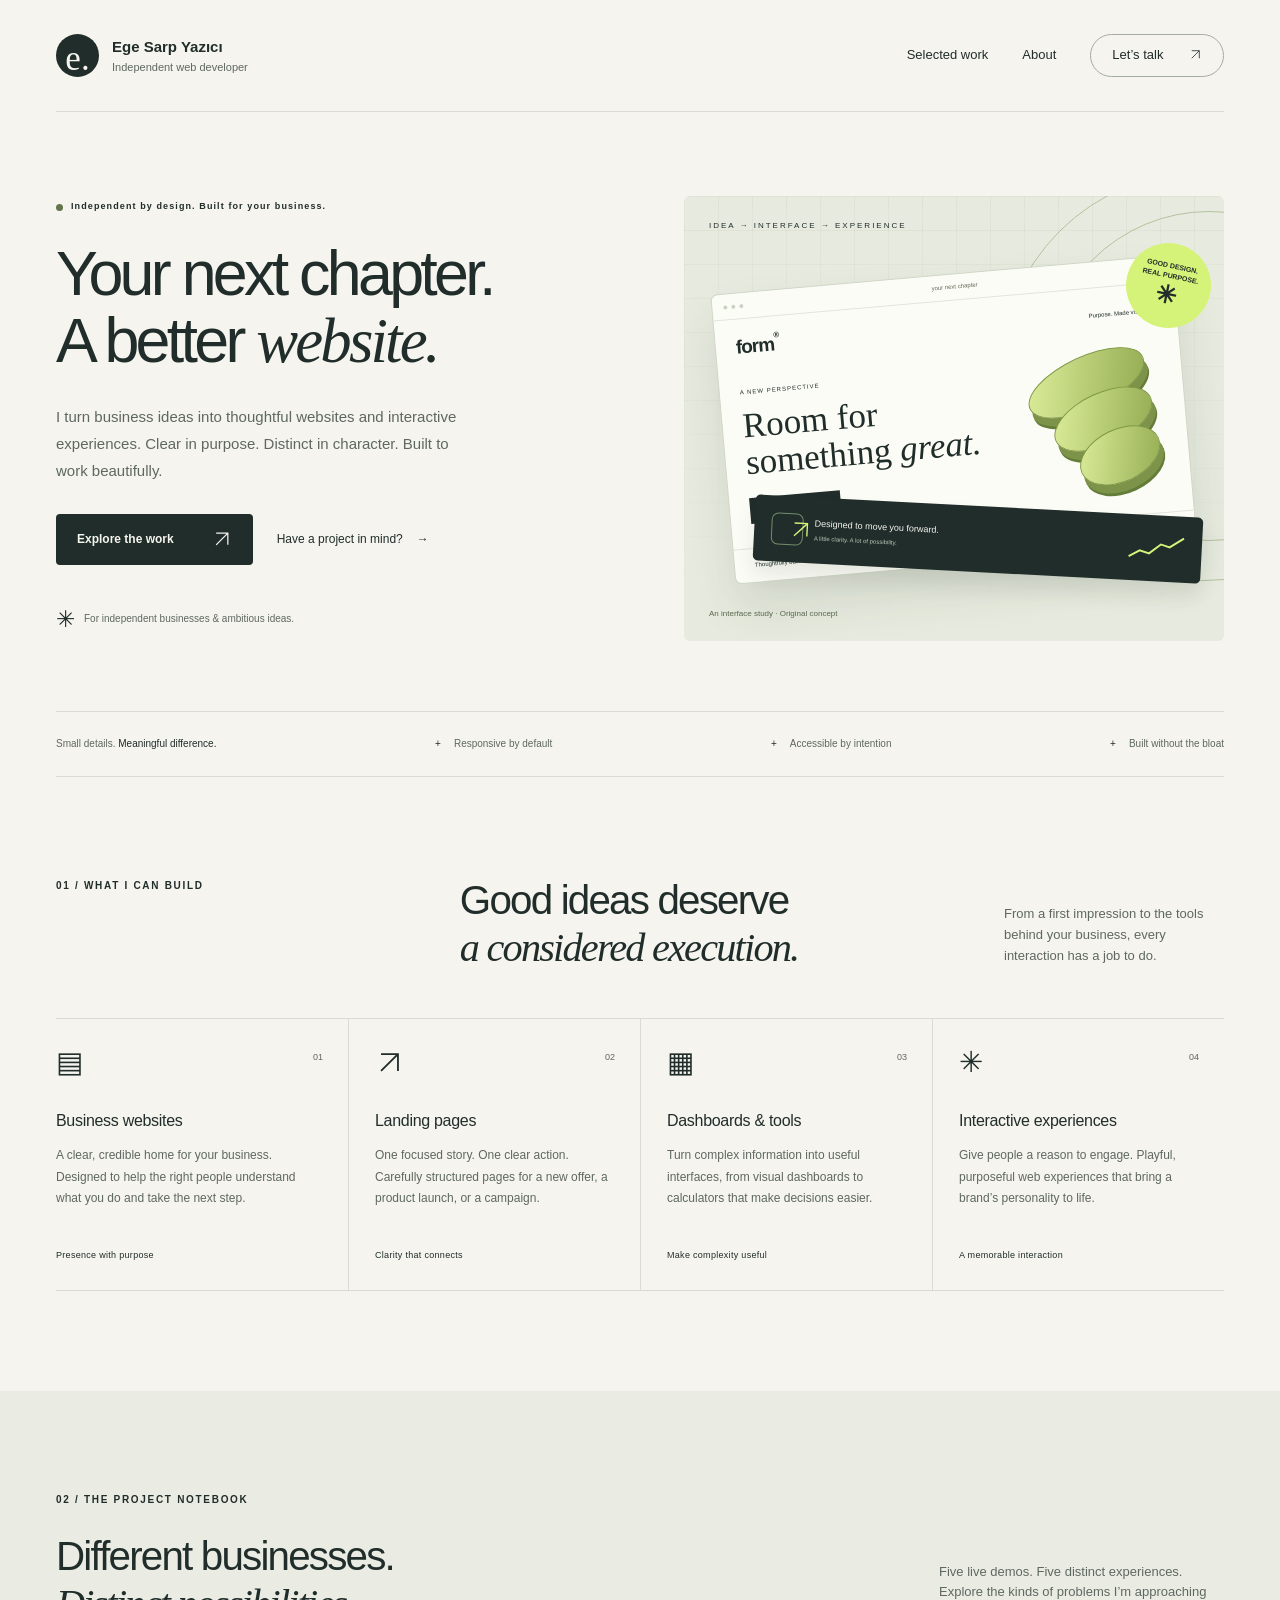
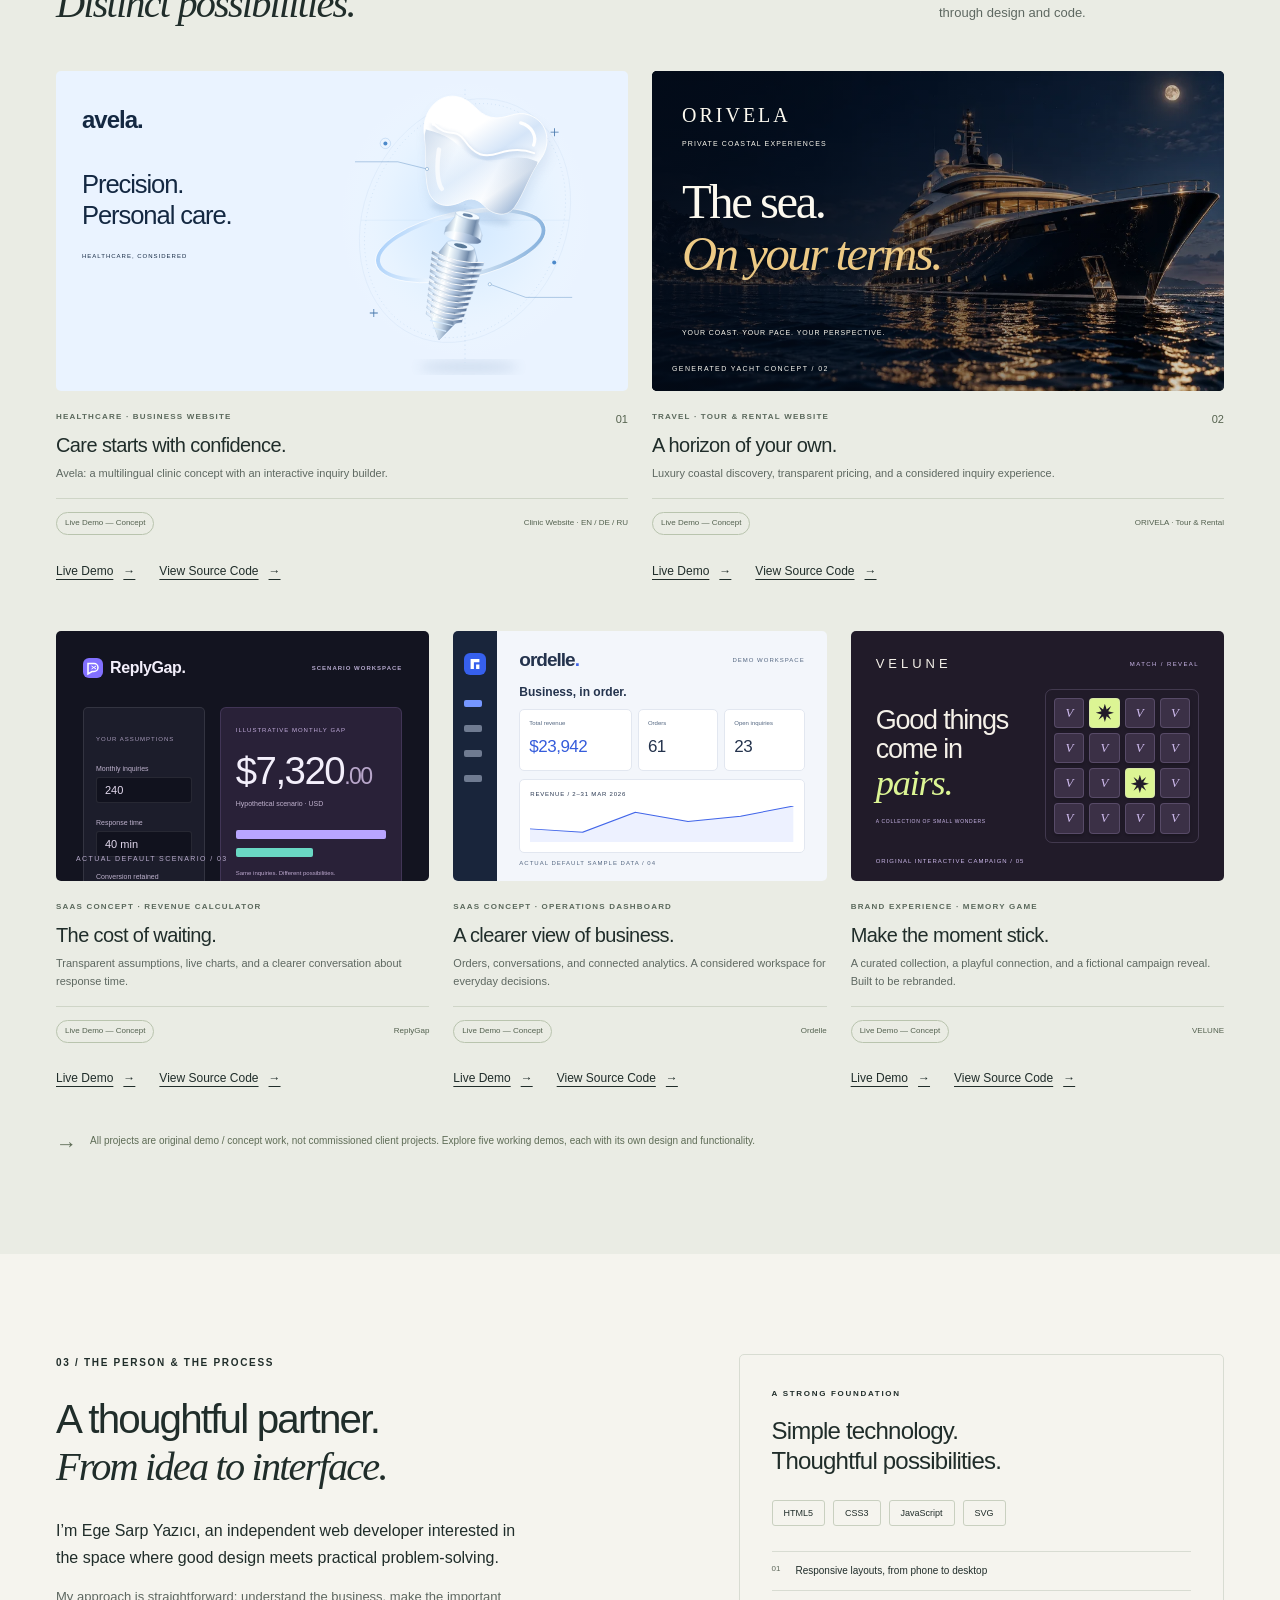
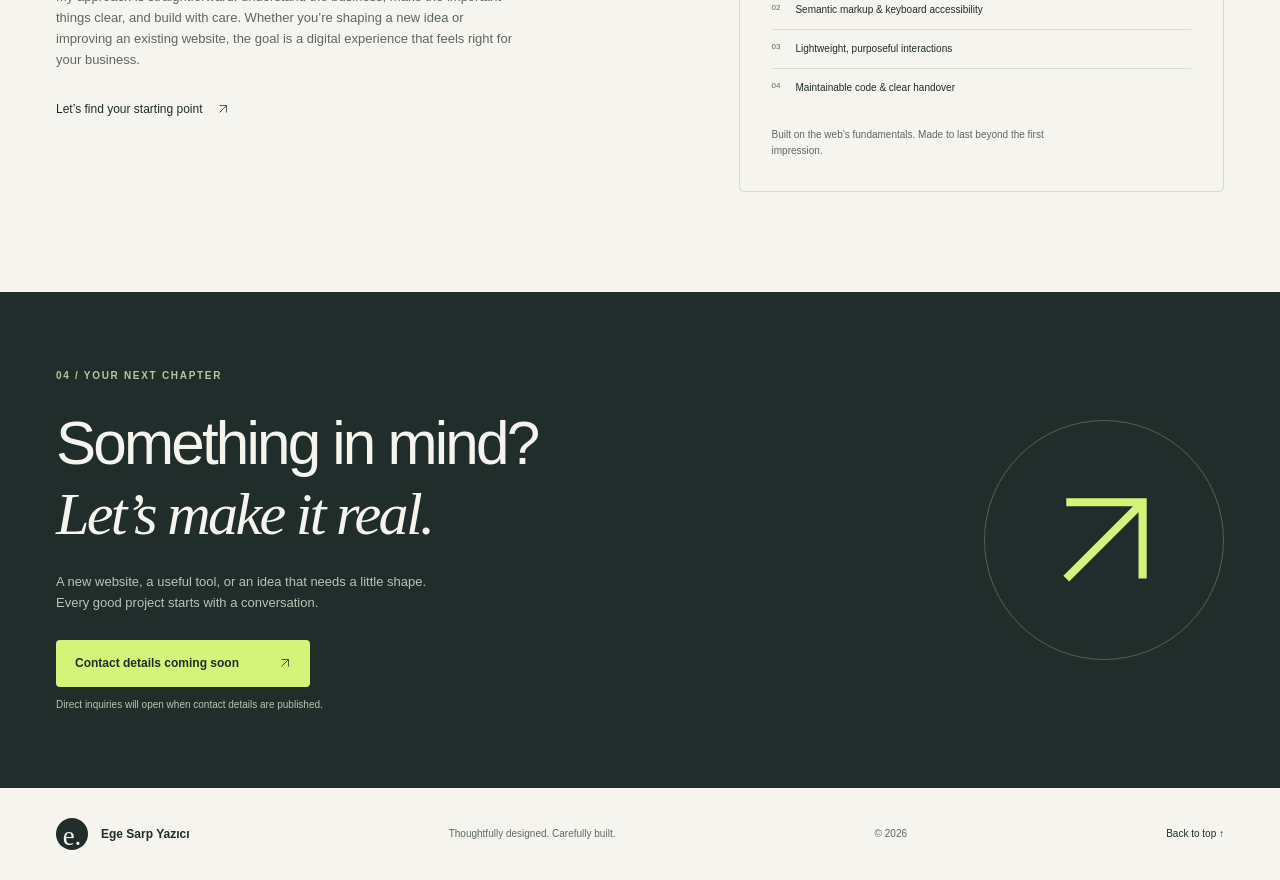
==== commit 7c2da113: "Build Velune branded memory campaign with accessible gameplay" ====
--- a/index.html
+++ b/index.html
@@ -270,7 +270,7 @@
               </h2>
             </div>
             <p>
-              Four live demos. One concept in the making. Explore the kinds of
+              Five live demos. Five distinct experiences. Explore the kinds of
               problems I’m approaching through design and code.
             </p>
           </div>
@@ -481,46 +481,65 @@
                 >
               </div>
             </article>
-            <article class="project">
-              <div class="project-art game-art" aria-hidden="true">
-                <span class="small-label">A LITTLE PLAY GOES A LONG WAY</span>
-                <div class="game-orbit"></div>
-                <span class="game-spark spark-one">✳</span
-                ><span class="game-spark spark-two">✦</span
-                ><strong>Less scroll.<br />More <em>play.</em></strong
-                ><span class="game-pill"
-                  >READY, SET, ENGAGE
-                  <svg
-                    class="arrow-icon"
-                    viewBox="0 0 24 24"
-                    fill="none"
-                    aria-hidden="true"
-                  >
-                    <path
-                      d="M5 19 19 5M5 5h14v14"
-                      stroke="currentColor"
-                      stroke-width="1.5"
-                    /></svg
-                ></span>
+            <article class="project velune-project">
+              <div class="project-art velune-art" aria-hidden="true">
+                <div class="velune-preview-top">
+                  <span>VELUNE</span><small>MATCH / REVEAL</small>
+                </div>
+                <div class="velune-preview-scene">
+                  <div class="velune-preview-copy">
+                    <strong
+                      >Good things<br />come in<br /><em>pairs.</em></strong
+                    ><small>A COLLECTION OF SMALL WONDERS</small>
+                  </div>
+                  <div class="velune-preview-board">
+                    <i>V</i
+                    ><i class="velune-preview-found"
+                      ><svg viewBox="0 0 100 100">
+                        <path
+                          d="m50 4 9 29 23-18-15 27 29 8-29 8 15 27-23-18-9 29-9-29-23 18 15-27-29-8 29-8-15-27 23 18Z"
+                        /></svg></i
+                    ><i>V</i><i>V</i><i>V</i><i>V</i><i>V</i><i>V</i><i>V</i
+                    ><i>V</i
+                    ><i class="velune-preview-found"
+                      ><svg viewBox="0 0 100 100">
+                        <path
+                          d="m50 4 9 29 23-18-15 27 29 8-29 8 15 27-23-18-9 29-9-29-23 18 15-27-29-8 29-8-15-27 23 18Z"
+                        /></svg></i
+                    ><i>V</i><i>V</i><i>V</i><i>V</i><i>V</i>
+                  </div>
+                </div>
+                <span class="velune-preview-note"
+                  >ORIGINAL INTERACTIVE CAMPAIGN / 05</span
+                >
               </div>
               <div class="project-info">
                 <div>
-                  <p class="project-type">BRAND EXPERIENCE · MINI-GAME</p>
+                  <p class="project-type">BRAND EXPERIENCE · MEMORY GAME</p>
                   <h3>Make the moment stick.</h3>
                   <p>
-                    A playful concept for a more memorable brand interaction.
+                    A curated collection, a playful connection, and a fictional
+                    campaign reveal. Built to be rebranded.
                   </p>
                 </div>
               </div>
-              <div class="project-status">
-                <span>Coming Soon — Demo / Concept</span>
+              <div class="project-status project-status-live">
+                <span>Live Demo — Concept</span><span>VELUNE</span>
+              </div>
+              <div class="project-links">
+                <a href="projects/marketing-game/"
+                  >Live Demo <span aria-hidden="true">→</span></a
+                ><a
+                  href="https://github.com/Egesarpyazici/web-demos/tree/main/projects/marketing-game"
+                  >View Source Code <span aria-hidden="true">→</span></a
+                >
               </div>
             </article>
           </div>
           <p class="work-disclaimer">
             <span aria-hidden="true">→</span> All projects are original demo /
-            concept work, not commissioned client projects. Explore the live
-            clinic demo; the other four concepts are reserved for future phases.
+            concept work, not commissioned client projects. Explore five working
+            demos, each with its own design and functionality.
           </p>
         </div>
       </section>
--- a/assets/styles.css
+++ b/assets/styles.css
@@ -2306,3 +2306,119 @@
     font-size: 15px;
   }
 }
+
+/* VELUNE campaign preview. These miniature cards are decorative, not controls. */
+.velune-art {
+  background: #211b29;
+  color: #f5f1e9;
+  padding: 23px 25px;
+  display: flex;
+  flex-direction: column;
+  justify-content: space-between;
+}
+.velune-preview-top {
+  display: flex;
+  justify-content: space-between;
+  align-items: center;
+  gap: 10px;
+}
+.velune-preview-top > span {
+  font-size: 13px;
+  letter-spacing: 4px;
+}
+.velune-preview-top small {
+  font-size: 6px;
+  letter-spacing: 1.4px;
+  color: #cebaed;
+}
+.velune-preview-scene {
+  display: grid;
+  grid-template-columns: 1fr 1fr;
+  gap: 16px;
+  align-items: center;
+  margin-block: 14px;
+}
+.velune-preview-copy strong {
+  font-size: 27px;
+  line-height: 1.06;
+  font-weight: 400;
+  letter-spacing: -1.2px;
+  display: block;
+}
+.velune-preview-copy em {
+  font-family: Georgia, serif;
+  color: #dcf594;
+  font-size: 1.35em;
+}
+.velune-preview-copy small {
+  font-size: 5px;
+  letter-spacing: 0.7px;
+  display: block;
+  margin-top: 15px;
+  color: #cebaed;
+}
+.velune-preview-board {
+  display: grid;
+  grid-template-columns: repeat(4, minmax(0, 1fr));
+  gap: 5px;
+  padding: 8px;
+  border: 1px solid #cebaed30;
+  border-radius: 7px;
+}
+.velune-preview-board i {
+  aspect-ratio: 1;
+  display: grid;
+  place-items: center;
+  font-family: Georgia, serif;
+  font-size: 13px;
+  color: #cebaed;
+  background: #3b3046;
+  border: 1px solid #cebaed33;
+  border-radius: 4px;
+  box-shadow: 0 2px 3px #0003;
+}
+.velune-preview-board .velune-preview-found {
+  background: #dcf594;
+  color: #211b29;
+}
+.velune-preview-found svg {
+  width: 70%;
+  height: 70%;
+  fill: currentColor;
+}
+.velune-preview-note {
+  font-size: 6px;
+  color: #cebaed;
+  letter-spacing: 1px;
+}
+@media (min-width: 521px) and (max-width: 800px) {
+  .velune-project .velune-art {
+    grid-row: span 3;
+  }
+  .velune-project .project-links {
+    grid-column: 2;
+  }
+}
+@media (max-width: 600px) {
+  .velune-art {
+    padding: 22px;
+  }
+  .velune-preview-copy strong {
+    font-size: 26px;
+  }
+}
+@media (max-width: 380px) {
+  .velune-art {
+    padding: 20px 16px;
+  }
+  .velune-preview-scene {
+    gap: 10px;
+  }
+  .velune-preview-copy strong {
+    font-size: 24px;
+  }
+  .velune-preview-board {
+    padding: 6px;
+    gap: 4px;
+  }
+}
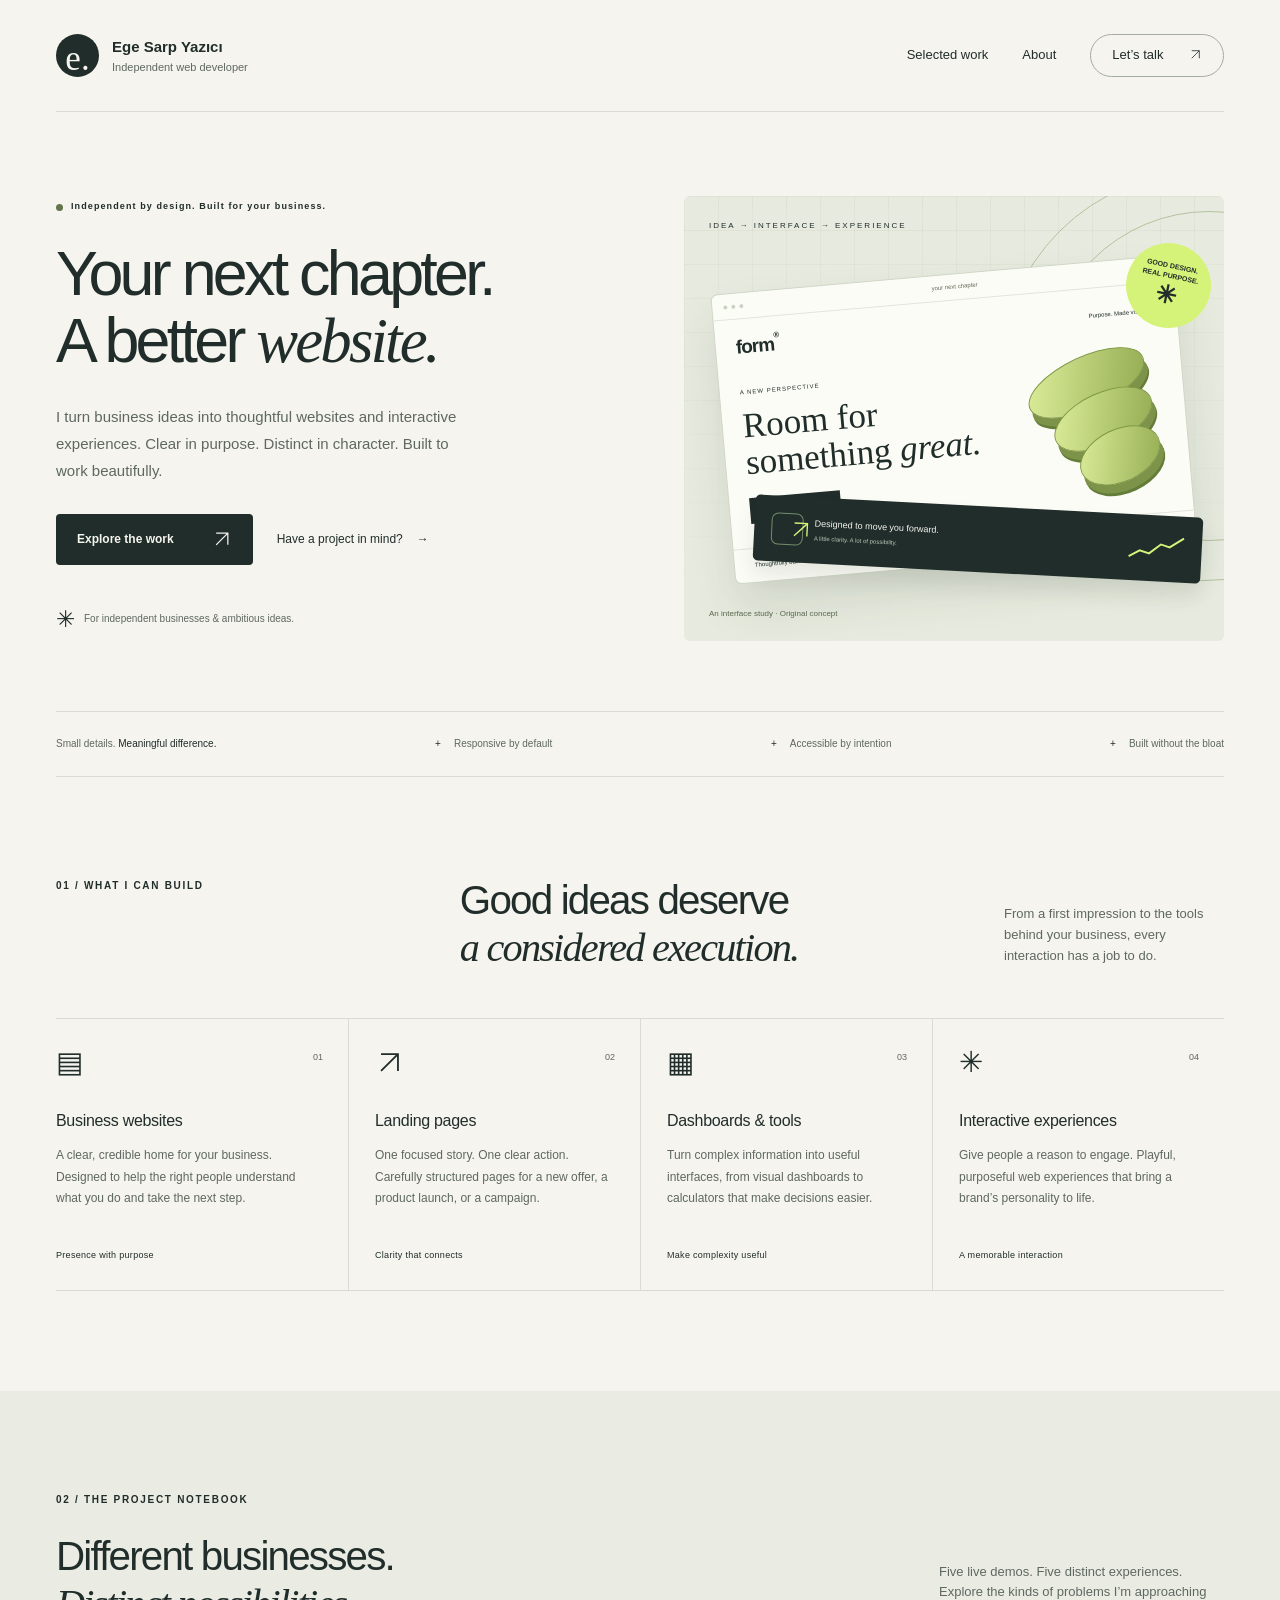
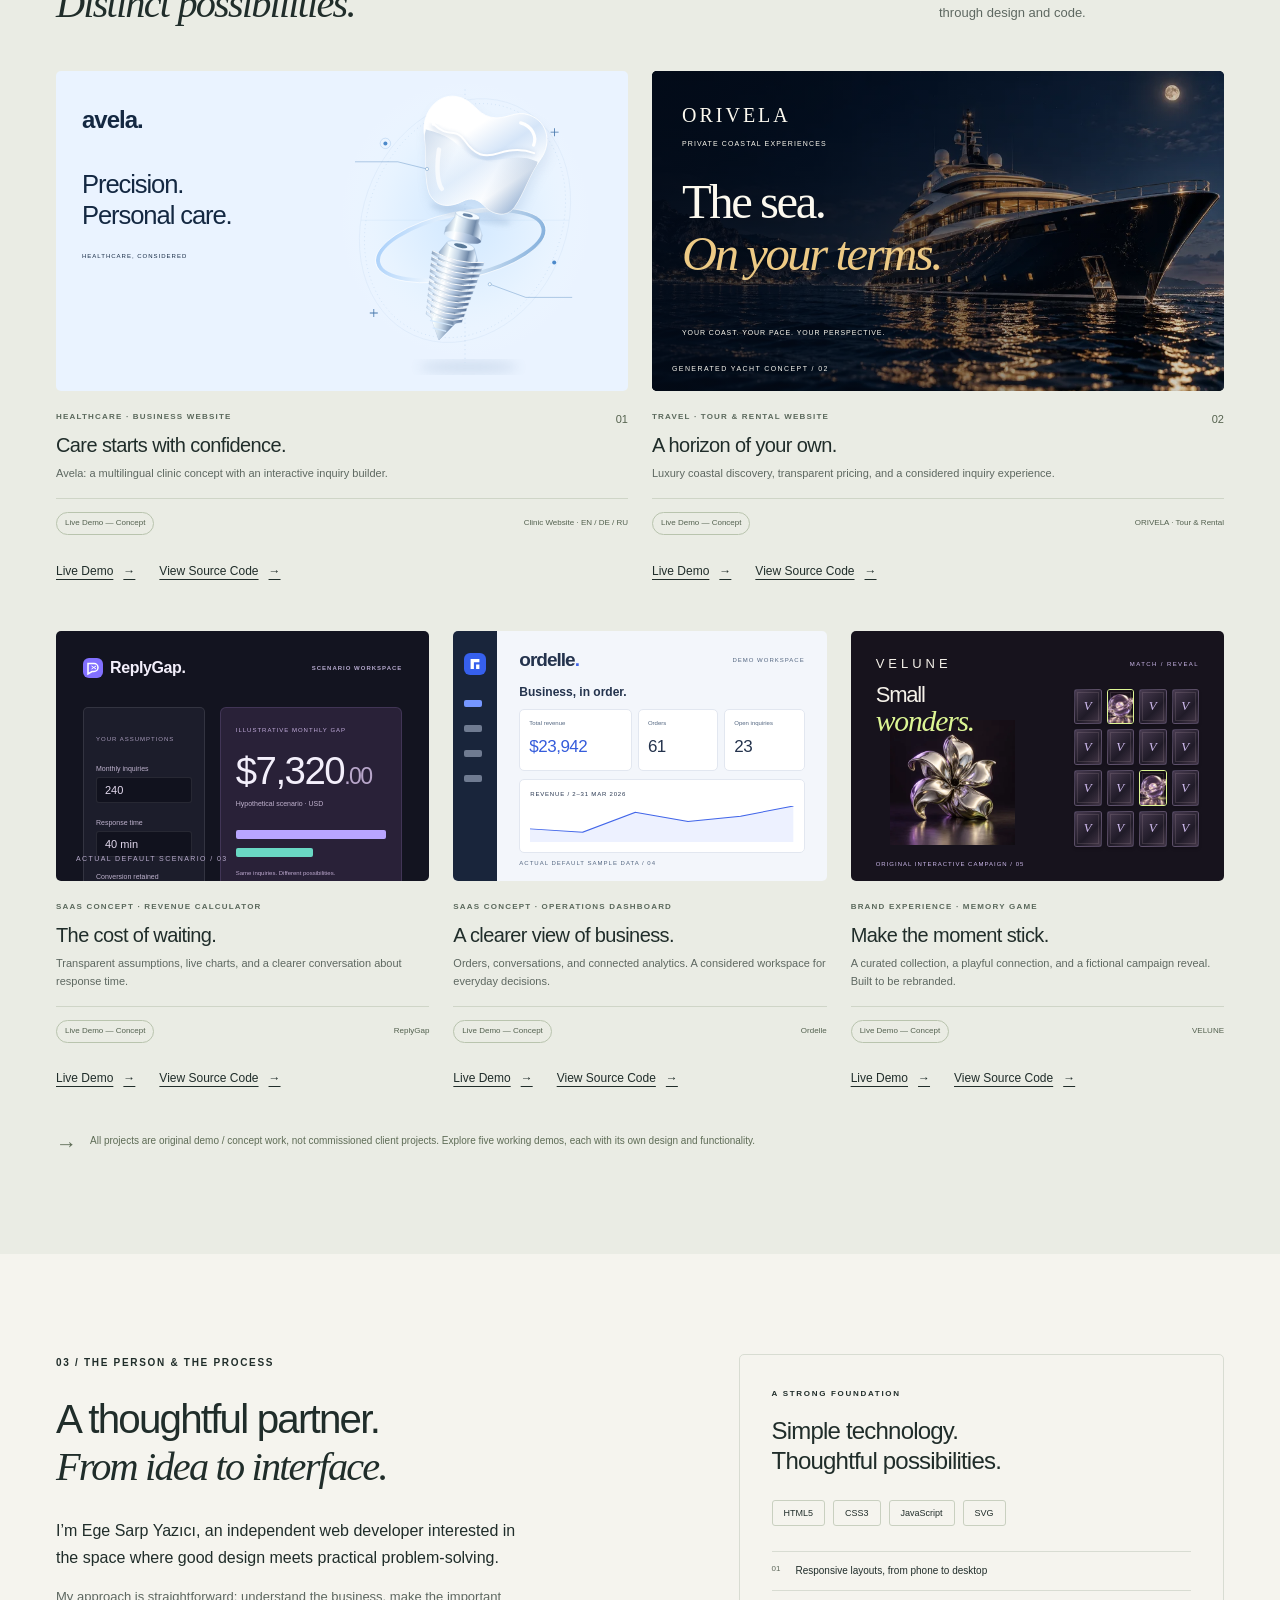
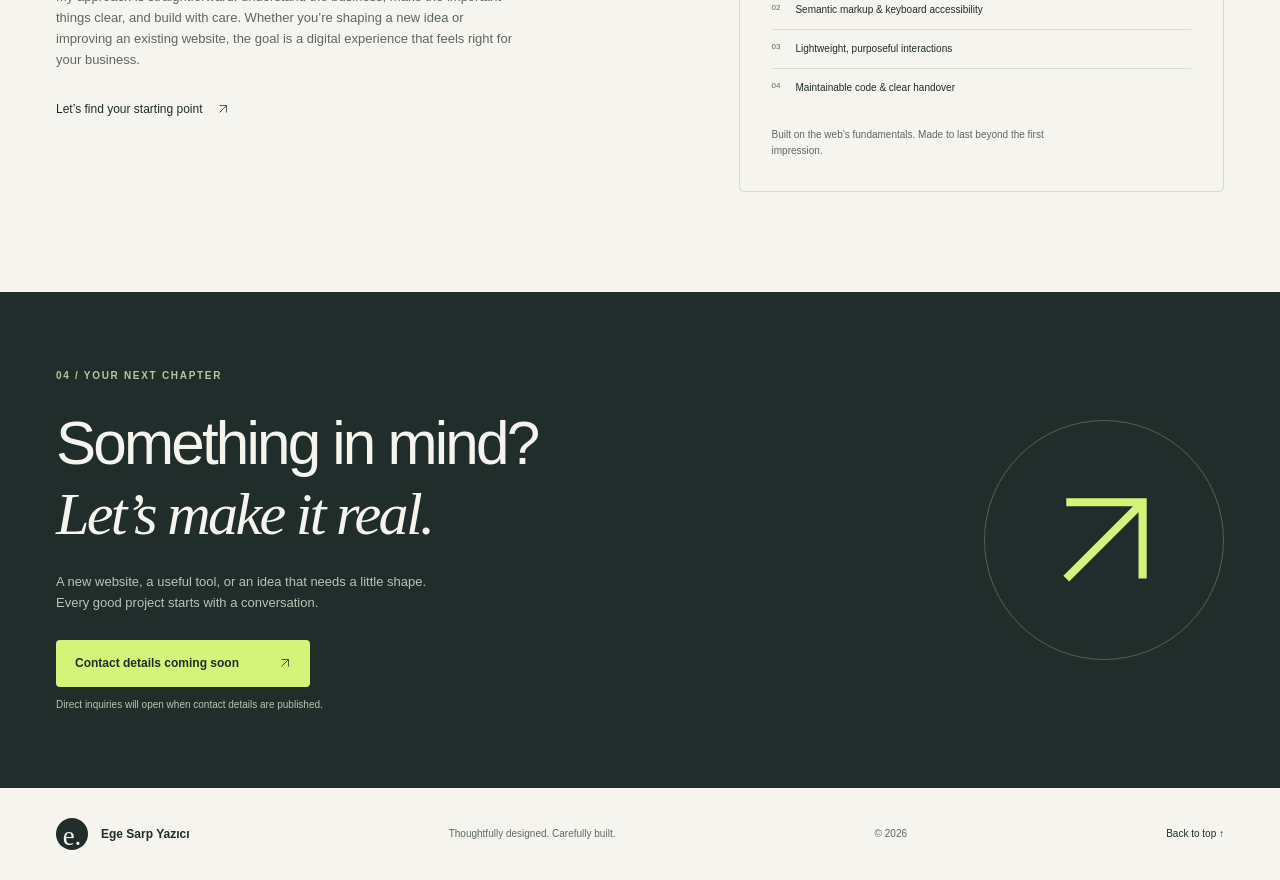
==== commit 2fde6718: "Redesign VELUNE as a premium collectible exhibition" ====
--- a/index.html
+++ b/index.html
@@ -488,25 +488,34 @@
                 </div>
                 <div class="velune-preview-scene">
                   <div class="velune-preview-copy">
-                    <strong
-                      >Good things<br />come in<br /><em>pairs.</em></strong
-                    ><small>A COLLECTION OF SMALL WONDERS</small>
+                    <strong>Small<br /><em>wonders.</em></strong>
+                    <img
+                      src="projects/marketing-game/assets/art/bloom.webp"
+                      alt=""
+                      width="384"
+                      height="384"
+                      loading="lazy"
+                    />
                   </div>
                   <div class="velune-preview-board">
                     <i>V</i
                     ><i class="velune-preview-found"
-                      ><svg viewBox="0 0 100 100">
-                        <path
-                          d="m50 4 9 29 23-18-15 27 29 8-29 8 15 27-23-18-9 29-9-29-23 18 15-27-29-8 29-8-15-27 23 18Z"
-                        /></svg></i
-                    ><i>V</i><i>V</i><i>V</i><i>V</i><i>V</i><i>V</i><i>V</i
+                      ><img
+                        src="projects/marketing-game/assets/art/orbit.webp"
+                        alt=""
+                        width="384"
+                        height="384"
+                        loading="lazy" /></i
+                    ><i>V</i><i>V</i> <i>V</i><i>V</i><i>V</i><i>V</i> <i>V</i
                     ><i>V</i
                     ><i class="velune-preview-found"
-                      ><svg viewBox="0 0 100 100">
-                        <path
-                          d="m50 4 9 29 23-18-15 27 29 8-29 8 15 27-23-18-9 29-9-29-23 18 15-27-29-8 29-8-15-27 23 18Z"
-                        /></svg></i
-                    ><i>V</i><i>V</i><i>V</i><i>V</i><i>V</i>
+                      ><img
+                        src="projects/marketing-game/assets/art/orbit.webp"
+                        alt=""
+                        width="384"
+                        height="384"
+                        loading="lazy" /></i
+                    ><i>V</i> <i>V</i><i>V</i><i>V</i><i>V</i>
                   </div>
                 </div>
                 <span class="velune-preview-note"
--- a/assets/styles.css
+++ b/assets/styles.css
@@ -2422,3 +2422,62 @@
     gap: 4px;
   }
 }
+
+/* Local collectible photography carries the campaign into its portfolio preview. */
+.velune-art {
+  background: #17131d;
+}
+.velune-preview-copy {
+  position: relative;
+  align-self: stretch;
+  min-height: 160px;
+}
+.velune-preview-copy strong {
+  position: relative;
+  z-index: 1;
+  font-size: 22px;
+}
+.velune-preview-copy > img {
+  width: 100%;
+  height: 155px;
+  object-fit: contain;
+  margin-top: -22px;
+}
+.velune-preview-board {
+  padding: 0;
+  border: 0;
+  gap: 5px;
+}
+.velune-preview-board i {
+  position: relative;
+  overflow: hidden;
+  aspect-ratio: 0.77;
+  border-radius: 3px;
+  background: linear-gradient(135deg, #483b50, #201b28 60%, #453849);
+  outline: 1px solid #c7aeb529;
+  outline-offset: -4px;
+}
+.velune-preview-board .velune-preview-found {
+  background: #17131d;
+  border-color: #dcf594;
+}
+.velune-preview-found img {
+  width: 100%;
+  height: 100%;
+  object-fit: cover;
+}
+.velune-preview-scene {
+  margin-block: 8px;
+}
+.velune-preview-copy {
+  min-height: 140px;
+}
+.velune-preview-copy > img {
+  height: 125px;
+  margin-top: -18px;
+}
+.velune-preview-board {
+  width: 125px;
+  max-width: 100%;
+  justify-self: end;
+}
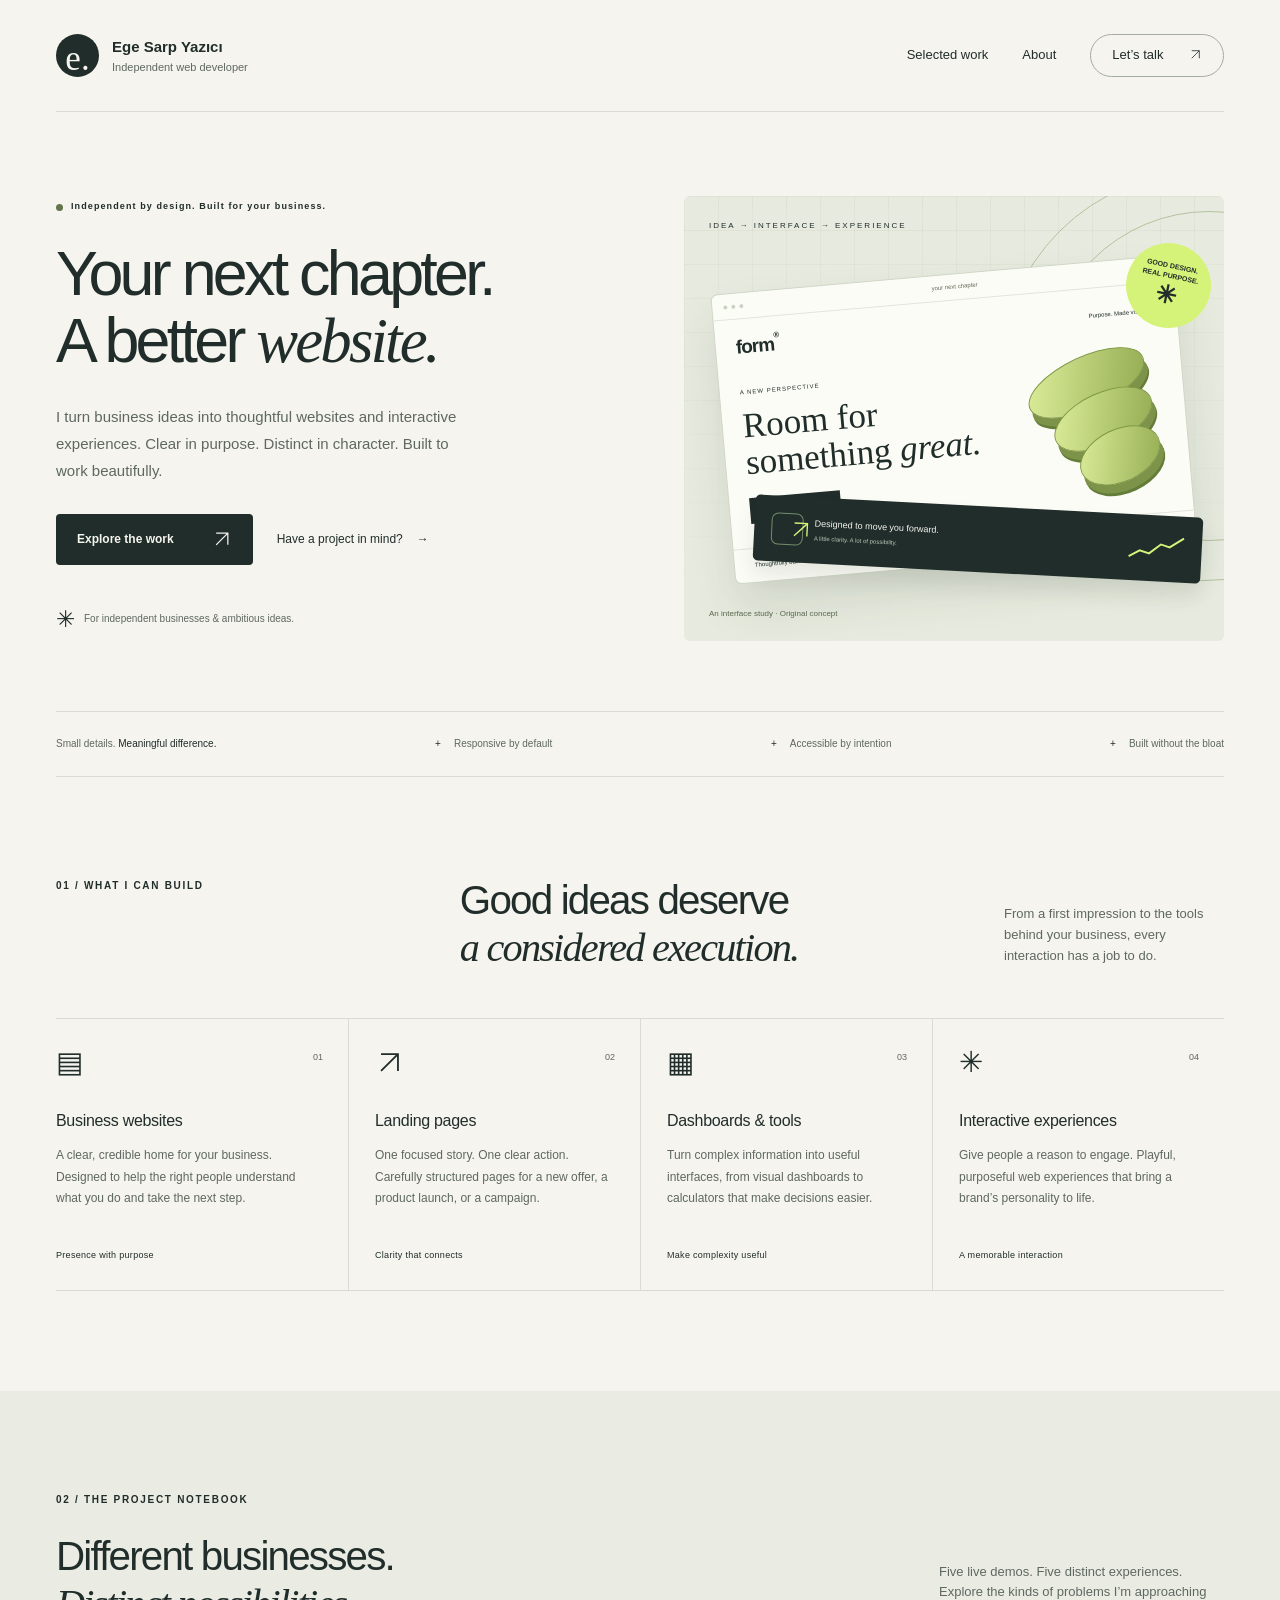
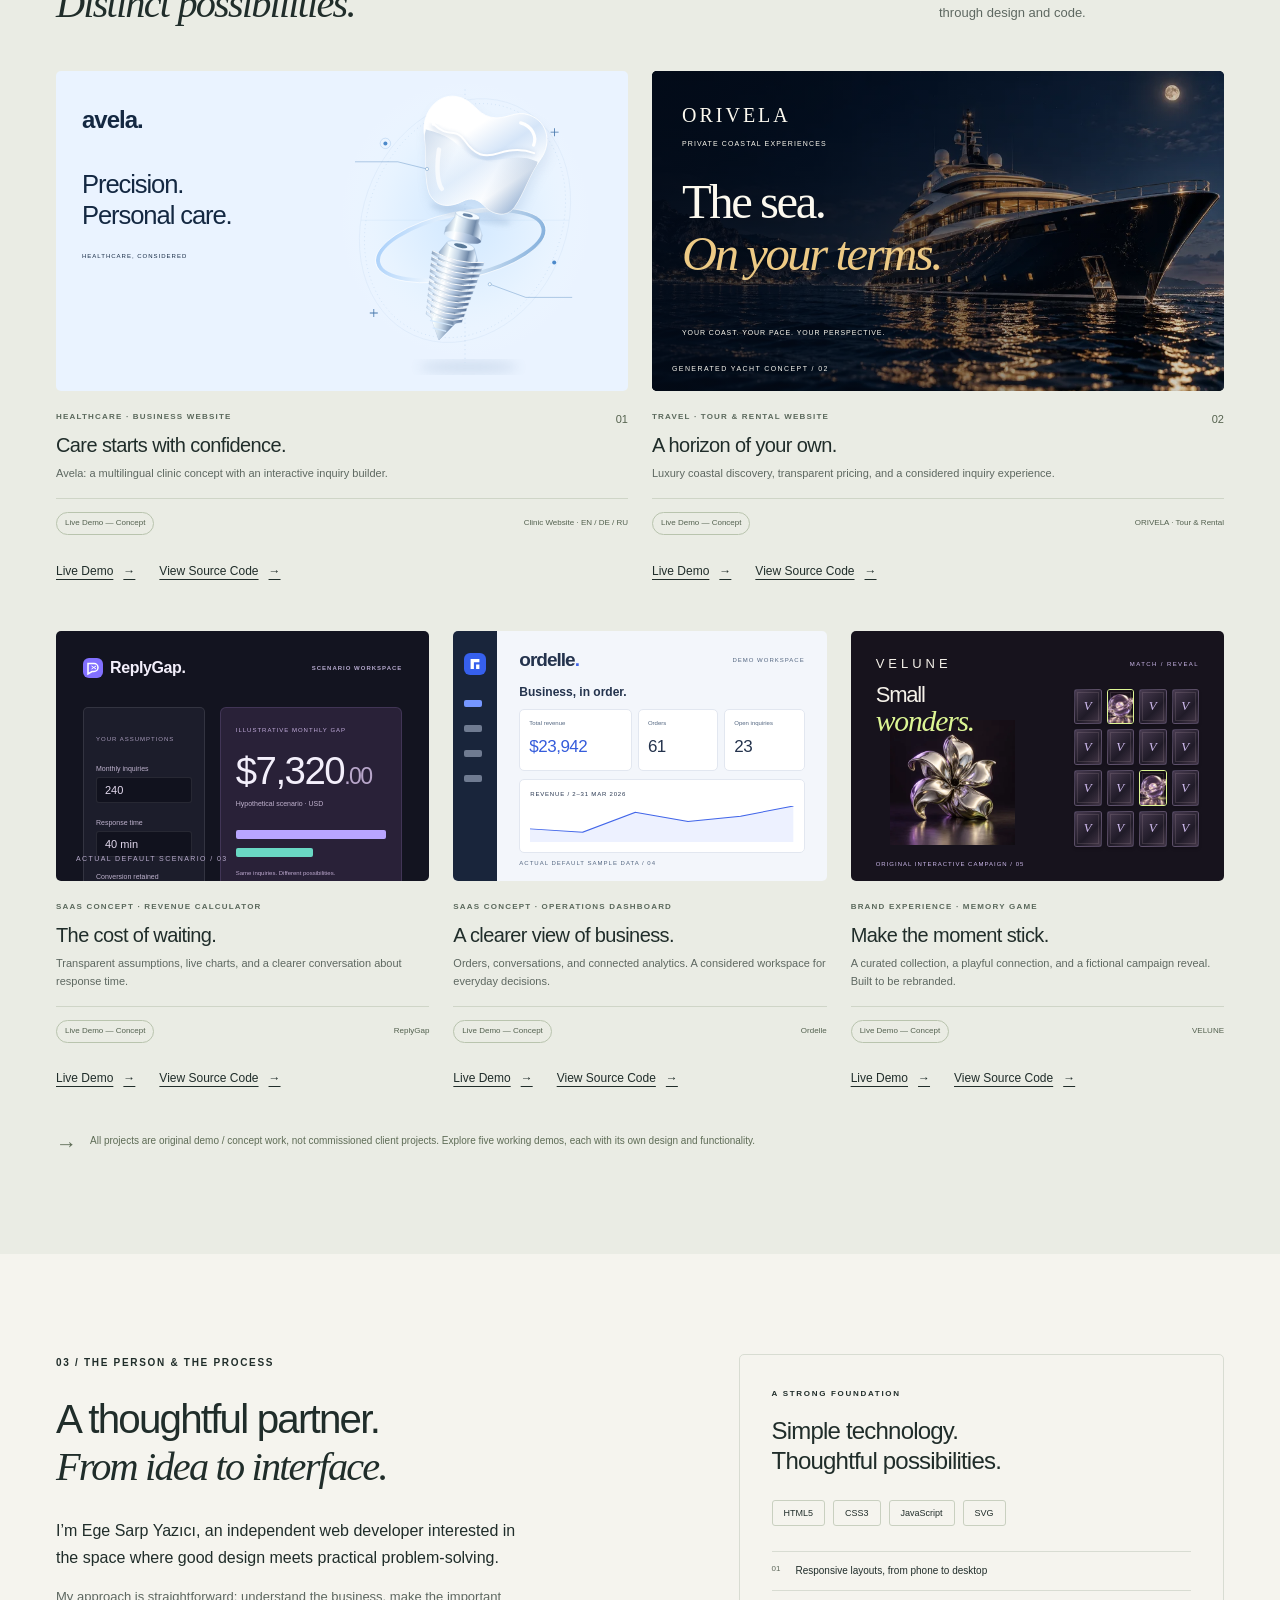
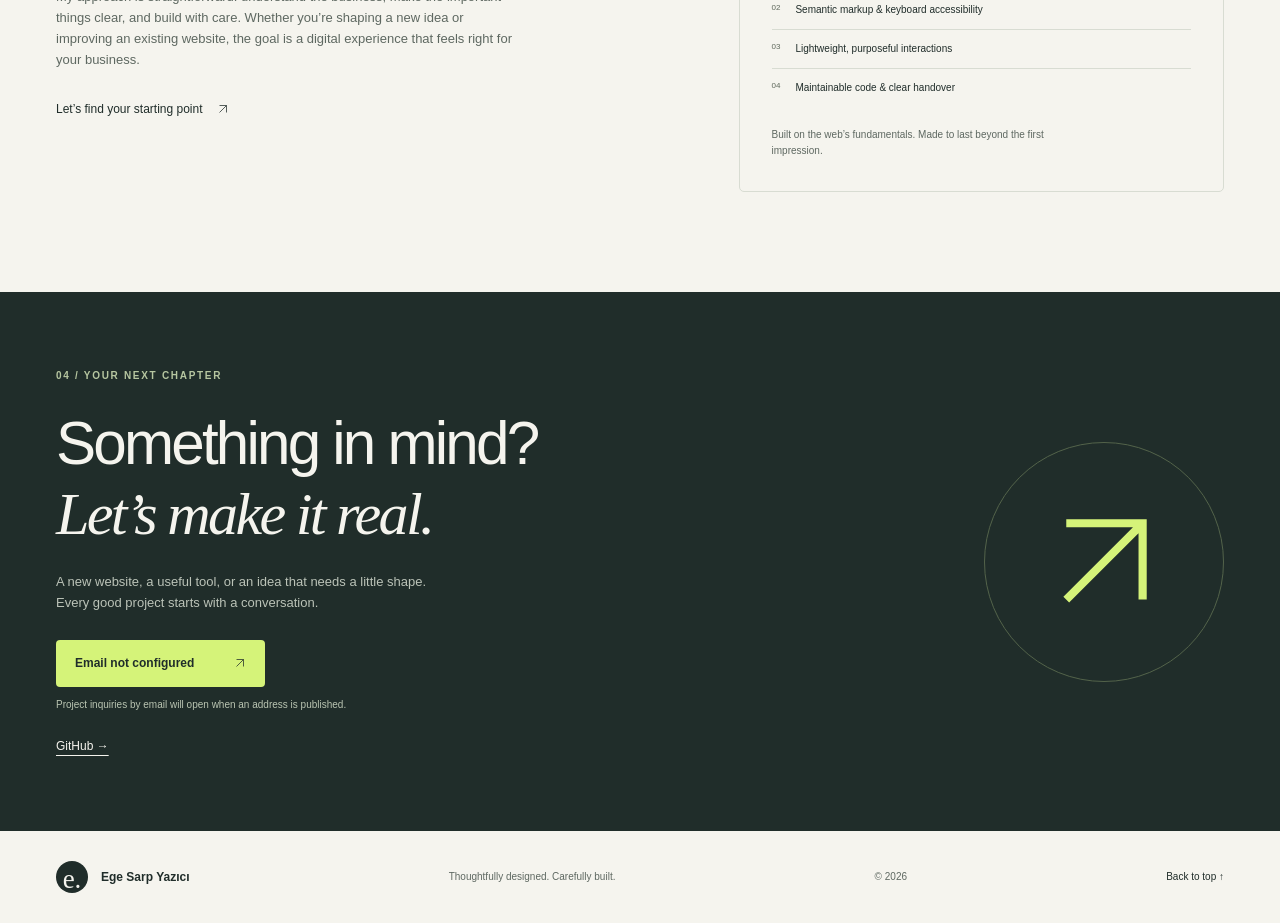
==== commit d2e8f451: "Audit portfolio readiness, accessibility and metadata across all demos" ====
--- a/index.html
+++ b/index.html
@@ -9,6 +9,20 @@
     />
     <meta name="theme-color" content="#f5f4ee" />
     <title>Ege Sarp Yazıcı — Independent Web Developer</title>
+    <link rel="canonical" href="https://egesarpyazici.github.io/web-demos/" />
+    <meta property="og:type" content="website" />
+    <meta
+      property="og:url"
+      content="https://egesarpyazici.github.io/web-demos/"
+    />
+    <meta
+      property="og:title"
+      content="Ege Sarp Yazıcı — Independent Web Developer"
+    />
+    <meta
+      property="og:description"
+      content="Ege Sarp Yazıcı — thoughtful websites and interactive digital experiences for independent businesses, entrepreneurs, and startups."
+    />
     <link rel="icon" href="assets/favicon.svg" type="image/svg+xml" />
     <link rel="stylesheet" href="assets/styles.css" />
     <script src="assets/config.js" defer></script>
@@ -17,7 +31,7 @@
   <body>
     <a class="skip-link" href="#main">Skip to content</a>
     <header class="site-header wrap">
-      <a class="brand" href="#top" aria-label="Ege Sarp Yazıcı, home"
+      <a class="brand" href="#top"
         ><span class="brand-mark" aria-hidden="true">e.</span
         ><span
           >Ege Sarp Yazıcı<span class="brand-sub"
@@ -309,11 +323,12 @@
                 ><span>Clinic Website · EN / DE / RU</span>
               </div>
               <div class="project-links">
-                <a href="projects/clinic/"
+                <a href="projects/clinic/" aria-label="Live Demo — Avela"
                   >Live Demo <span aria-hidden="true">→</span></a
                 >
                 <a
                   href="https://github.com/Egesarpyazici/web-demos/tree/main/projects/clinic"
+                  aria-label="View Source Code — Avela on GitHub"
                   >View Source Code <span aria-hidden="true">→</span></a
                 >
               </div>
@@ -352,11 +367,12 @@
                 ><span>ORIVELA · Tour &amp; Rental</span>
               </div>
               <div class="project-links">
-                <a href="projects/tour-rental/"
+                <a href="projects/tour-rental/" aria-label="Live Demo — ORIVELA"
                   >Live Demo <span aria-hidden="true">→</span></a
                 >
                 <a
                   href="https://github.com/Egesarpyazici/web-demos/tree/main/projects/tour-rental"
+                  aria-label="View Source Code — ORIVELA on GitHub"
                   >View Source Code <span aria-hidden="true">→</span></a
                 >
               </div>
@@ -403,10 +419,13 @@
                 <span>Live Demo — Concept</span><span>ReplyGap</span>
               </div>
               <div class="project-links">
-                <a href="projects/missed-inquiries/"
+                <a
+                  href="projects/missed-inquiries/"
+                  aria-label="Live Demo — ReplyGap"
                   >Live Demo <span aria-hidden="true">→</span></a
                 ><a
                   href="https://github.com/Egesarpyazici/web-demos/tree/main/projects/missed-inquiries"
+                  aria-label="View Source Code — ReplyGap on GitHub"
                   >View Source Code <span aria-hidden="true">→</span></a
                 >
               </div>
@@ -473,10 +492,13 @@
                 <span>Live Demo — Concept</span><span>Ordelle</span>
               </div>
               <div class="project-links">
-                <a href="projects/business-dashboard/"
+                <a
+                  href="projects/business-dashboard/"
+                  aria-label="Live Demo — Ordelle"
                   >Live Demo <span aria-hidden="true">→</span></a
                 ><a
                   href="https://github.com/Egesarpyazici/web-demos/tree/main/projects/business-dashboard"
+                  aria-label="View Source Code — Ordelle on GitHub"
                   >View Source Code <span aria-hidden="true">→</span></a
                 >
               </div>
@@ -536,10 +558,13 @@
                 <span>Live Demo — Concept</span><span>VELUNE</span>
               </div>
               <div class="project-links">
-                <a href="projects/marketing-game/"
+                <a
+                  href="projects/marketing-game/"
+                  aria-label="Live Demo — VELUNE"
                   >Live Demo <span aria-hidden="true">→</span></a
                 ><a
                   href="https://github.com/Egesarpyazici/web-demos/tree/main/projects/marketing-game"
+                  aria-label="View Source Code — VELUNE on GitHub"
                   >View Source Code <span aria-hidden="true">→</span></a
                 >
               </div>
@@ -630,7 +655,7 @@
             </p>
             <div id="contact-action">
               <span class="contact-pending"
-                >Contact details coming soon
+                >Email not configured
                 <span aria-hidden="true"
                   ><svg
                     class="arrow-icon"
@@ -645,7 +670,8 @@
                     /></svg></span
               ></span>
               <p class="contact-note">
-                Direct inquiries will open when contact details are published.
+                Project inquiries by email will open when an address is
+                published.
               </p>
             </div>
             <div id="social-links" class="social-links" hidden></div>
--- a/assets/styles.css
+++ b/assets/styles.css
@@ -2481,3 +2481,10 @@
   max-width: 100%;
   justify-self: end;
 }
+.velune-preview-scene {
+  grid-template-columns: minmax(0, 1fr) minmax(0, 1fr);
+}
+.velune-preview-copy,
+.velune-preview-board {
+  min-width: 0;
+}
